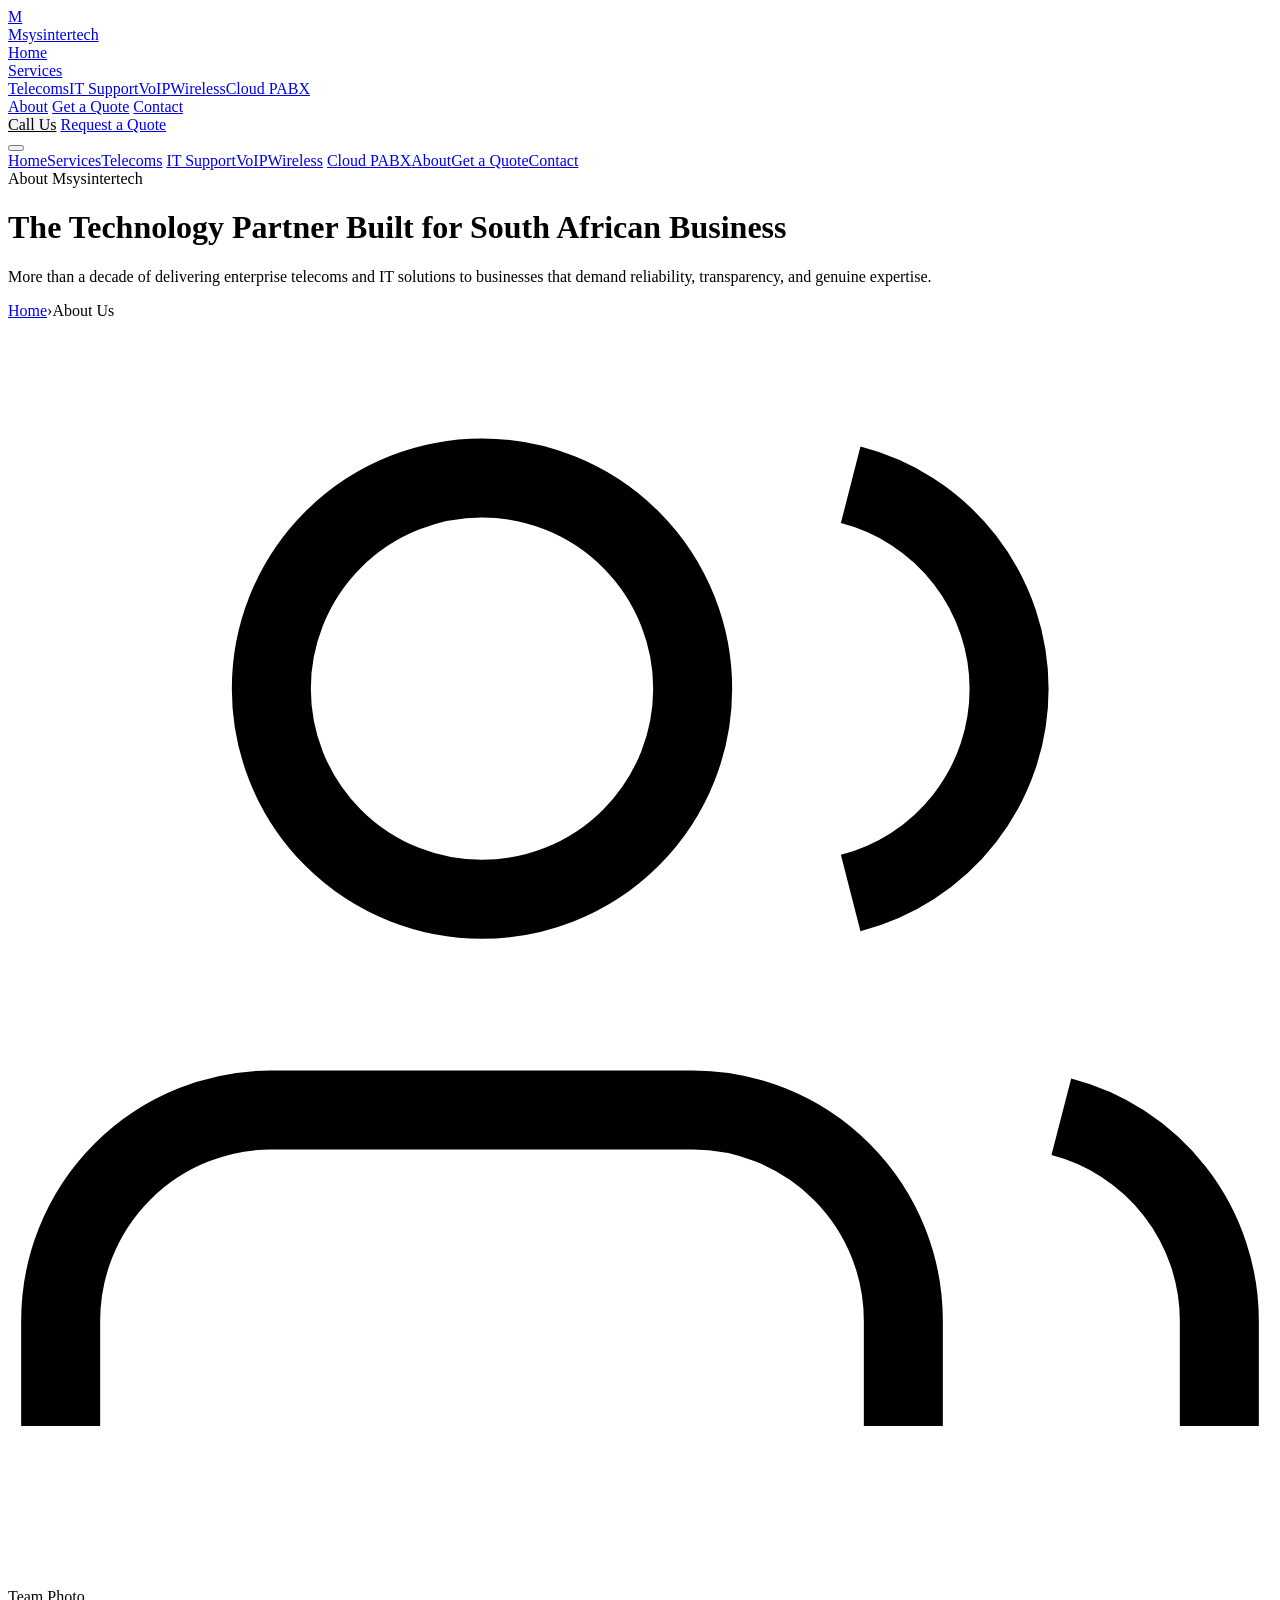
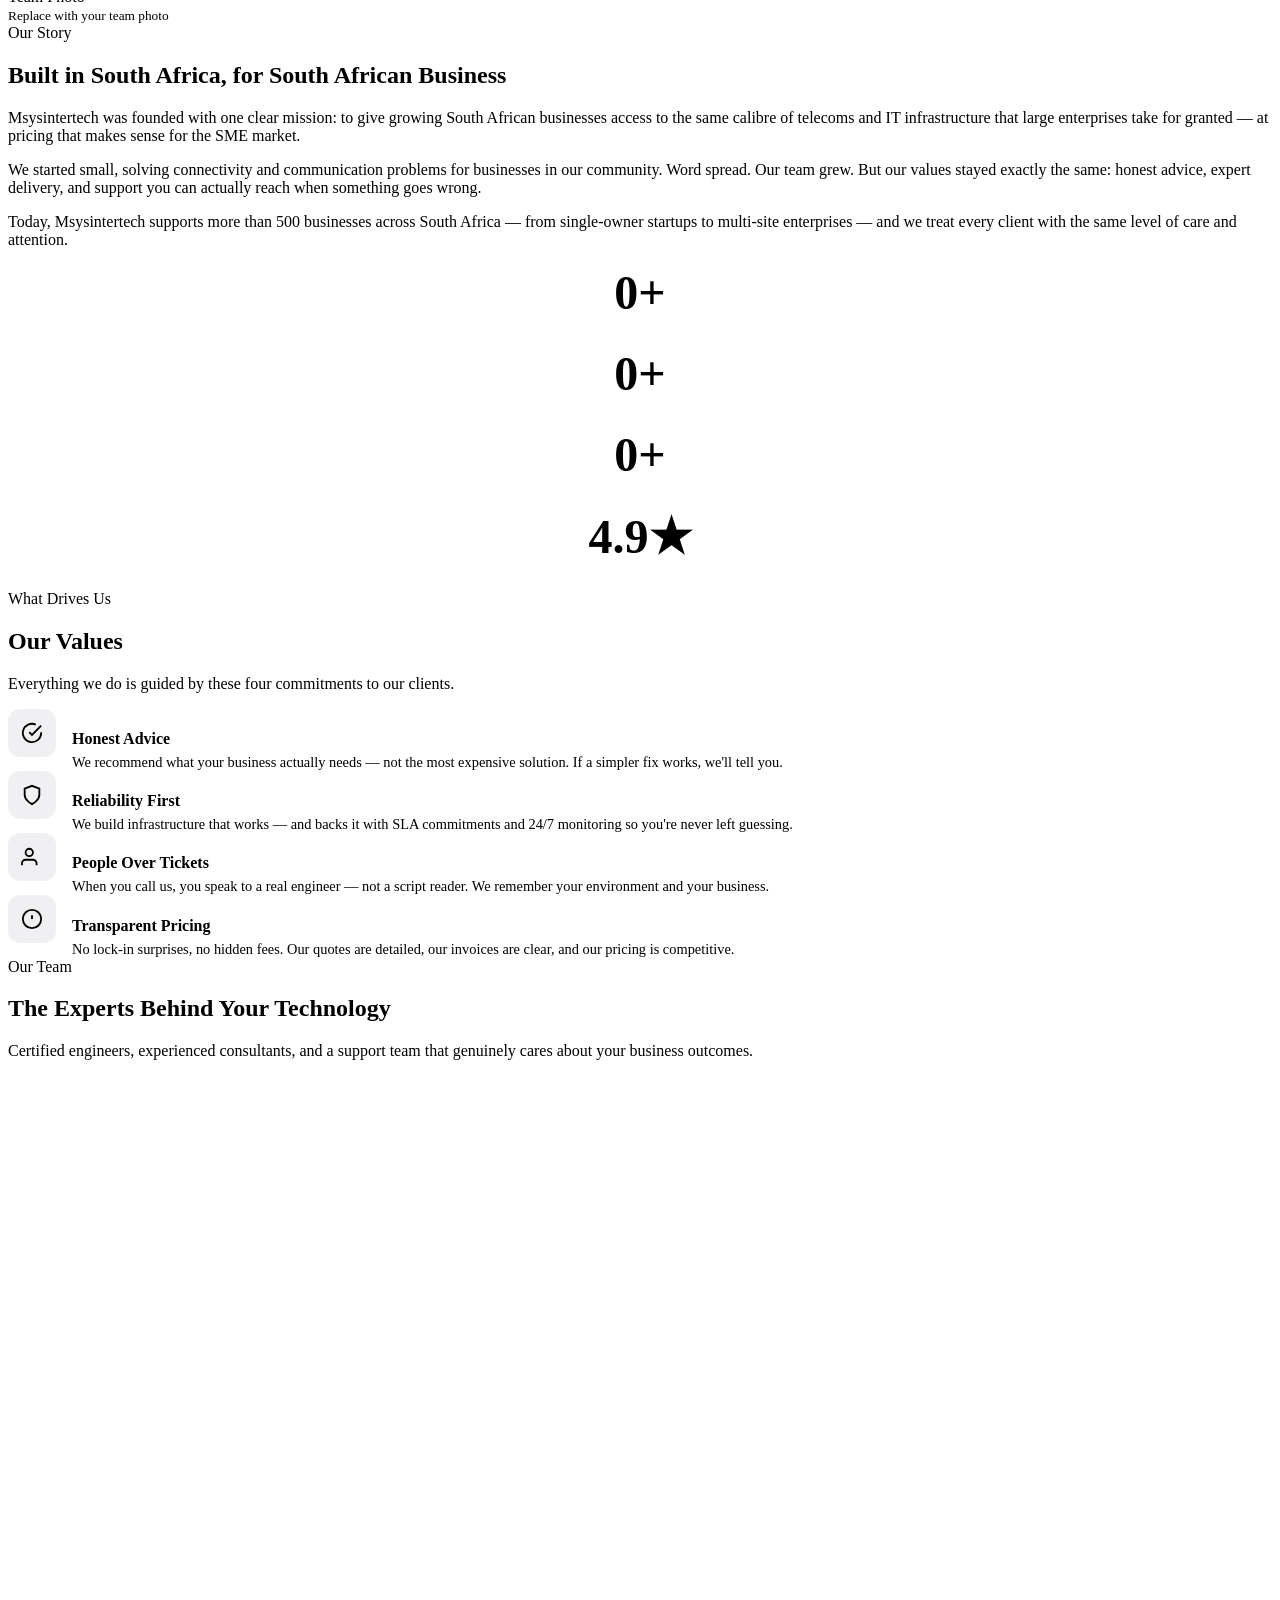
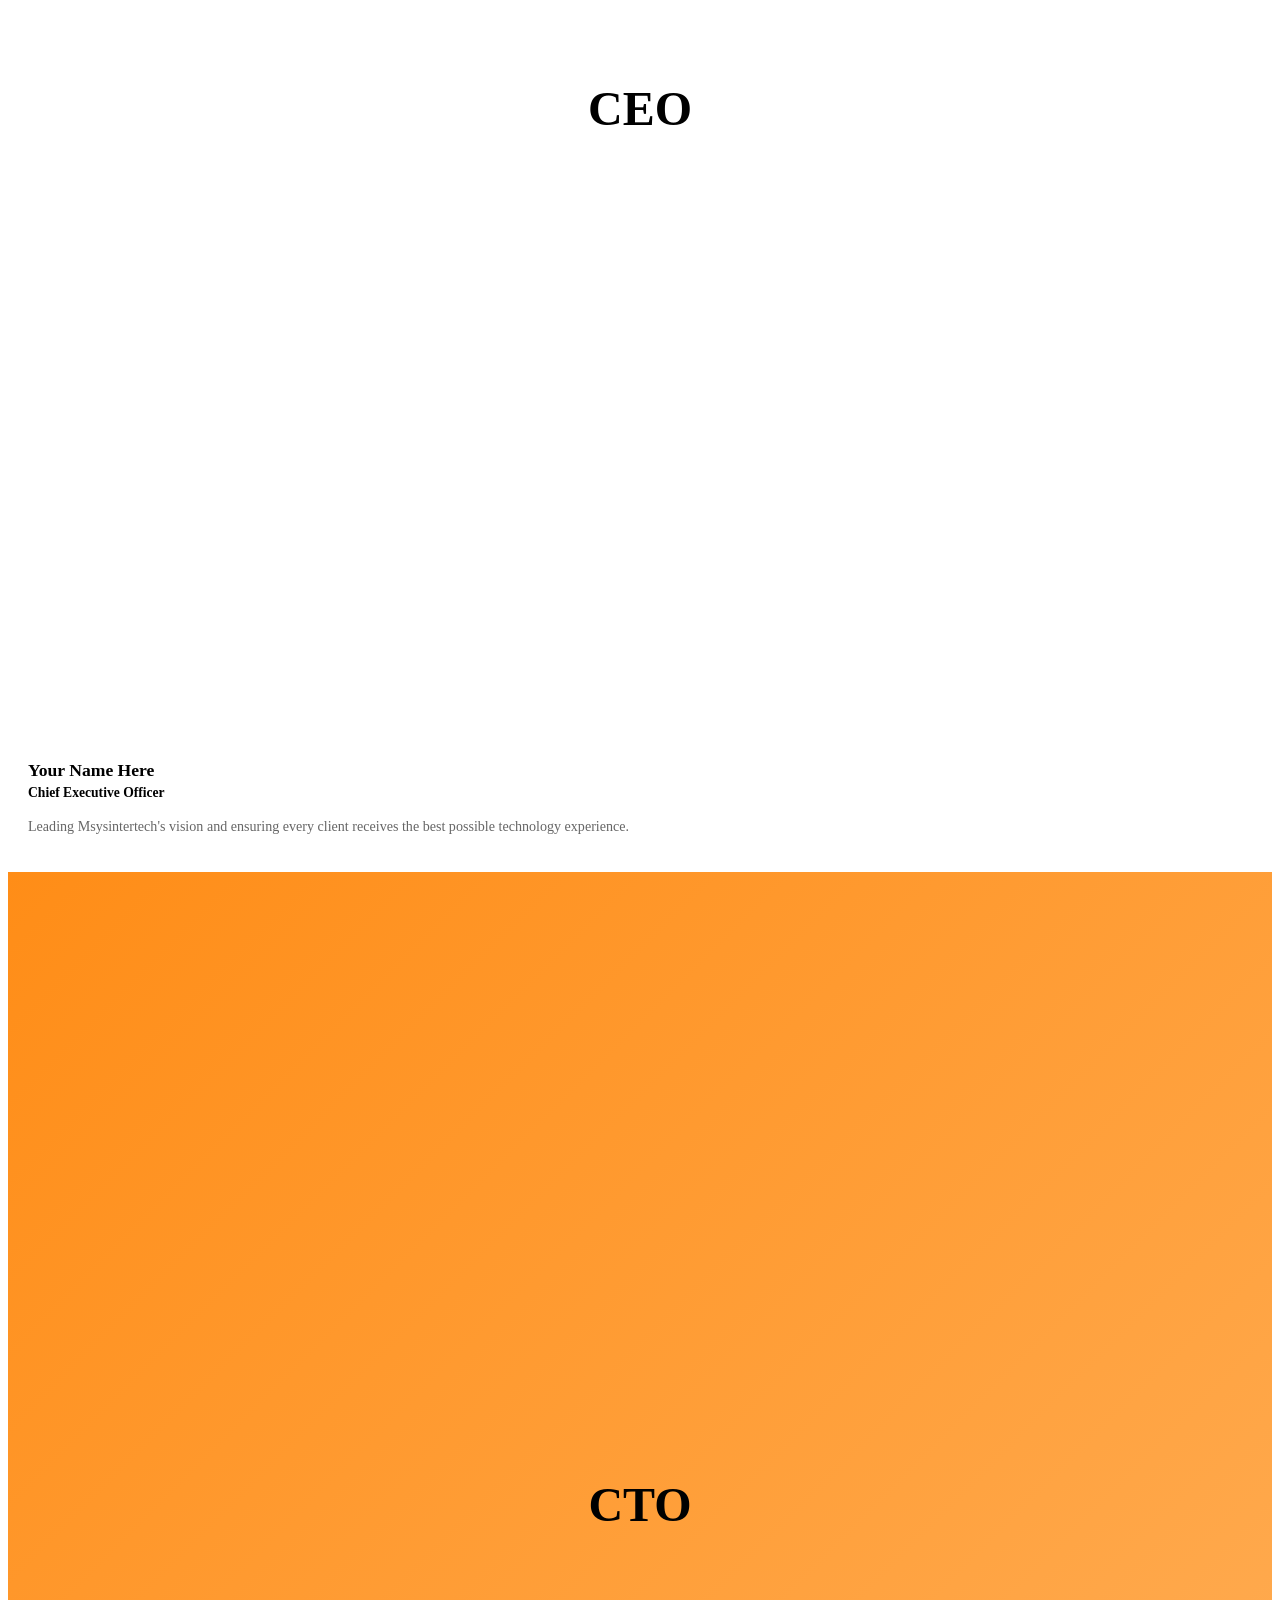
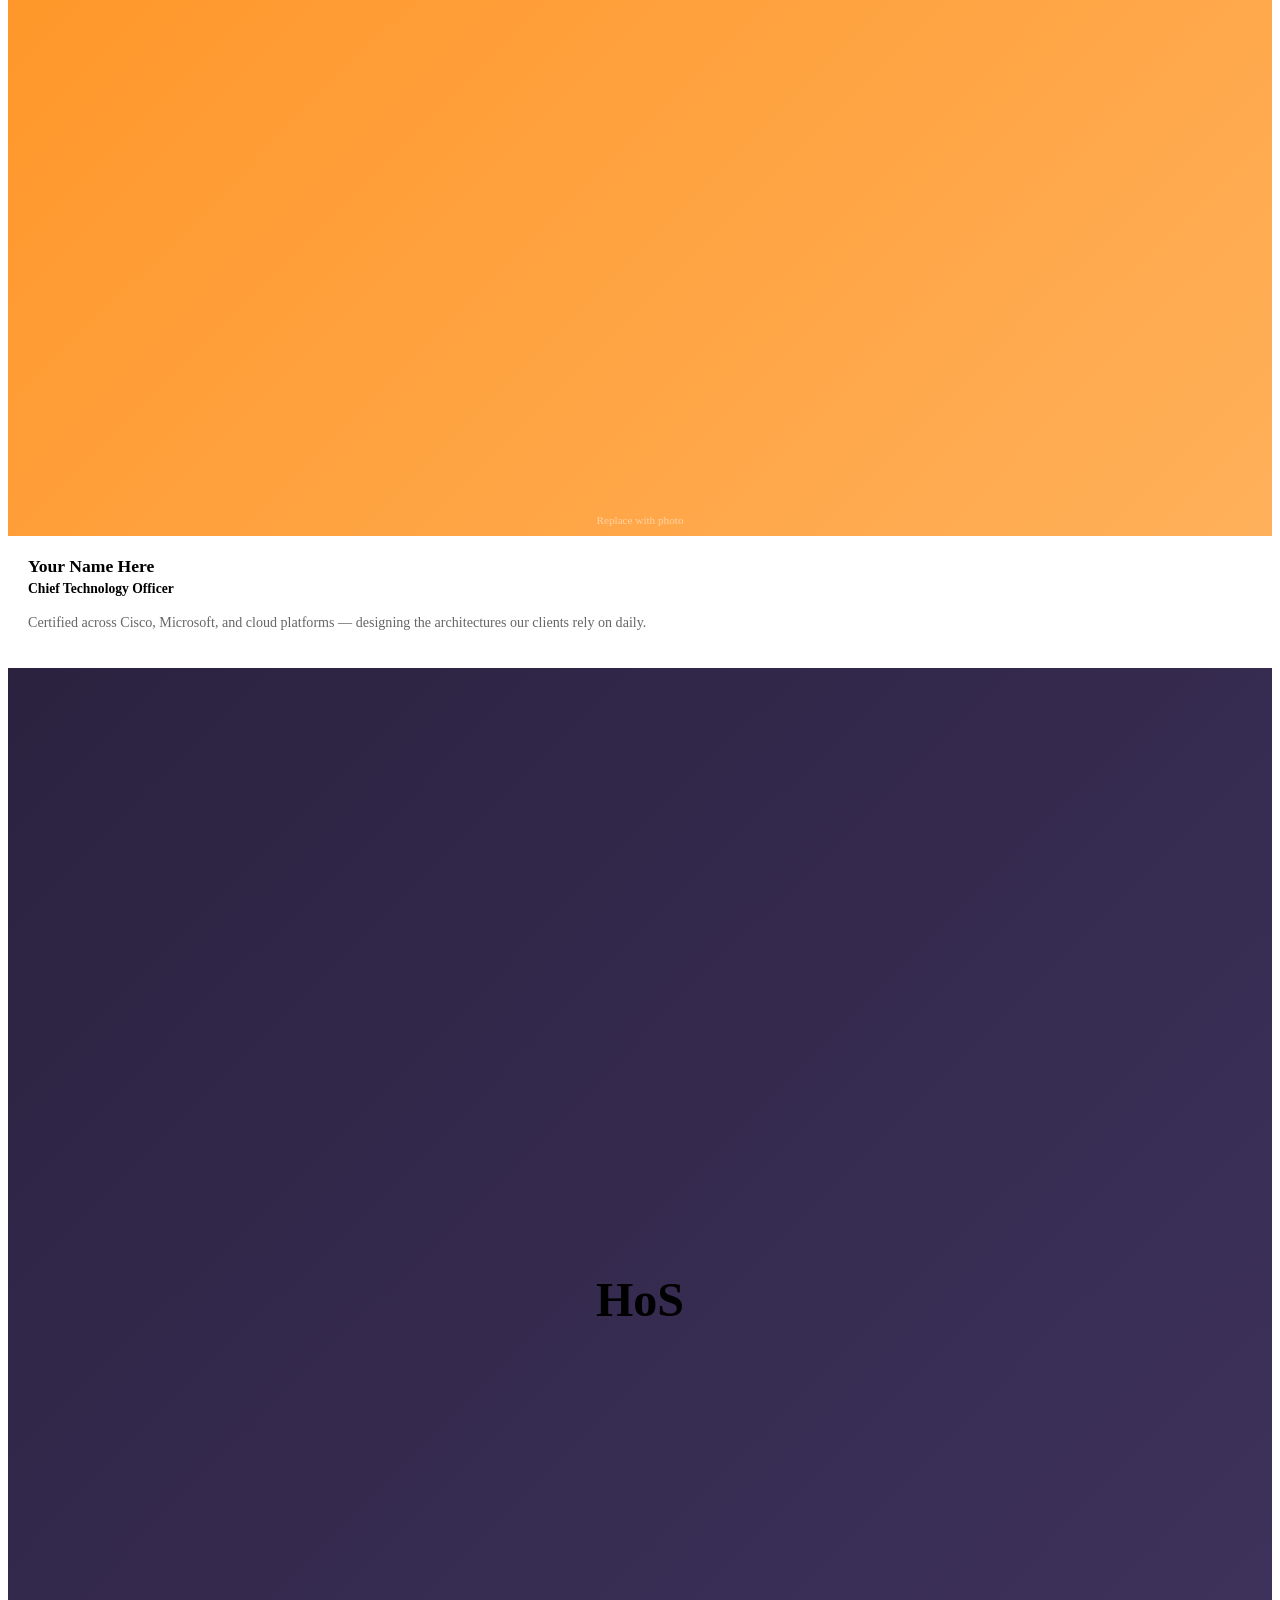
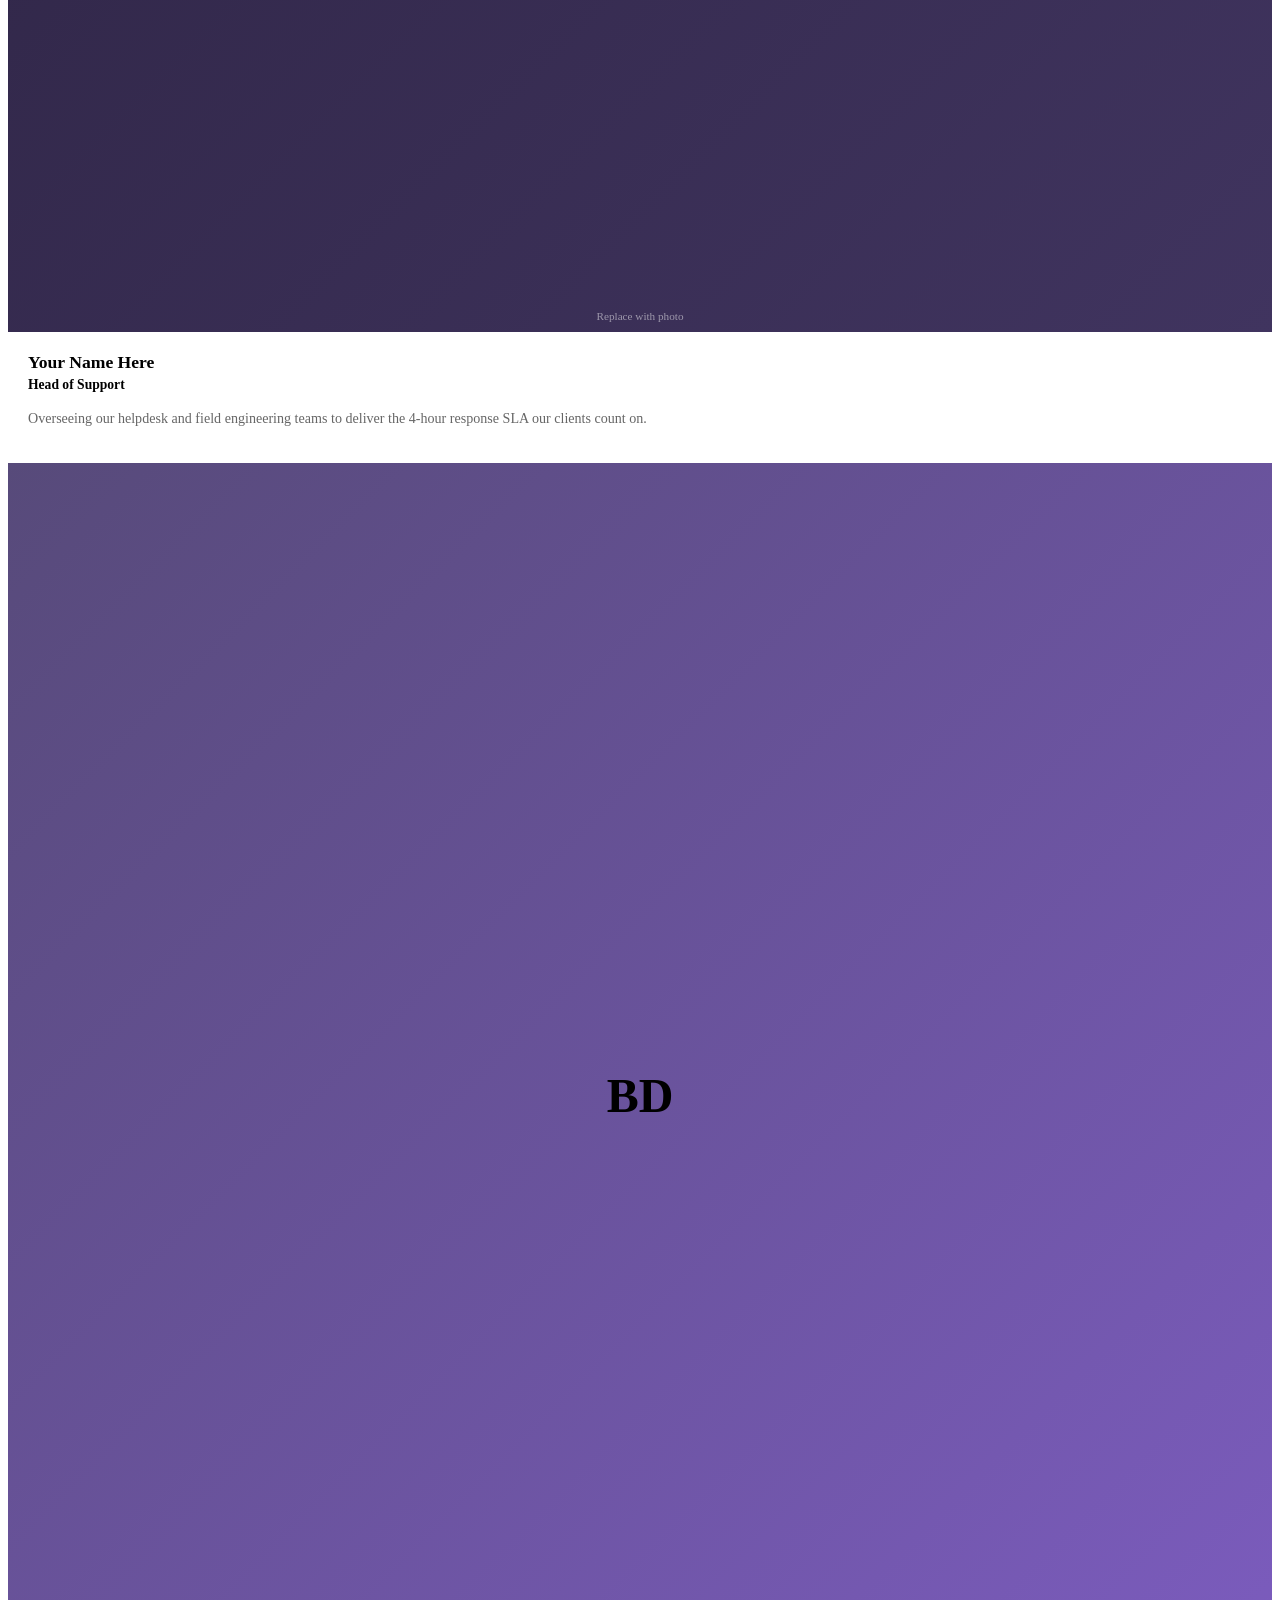
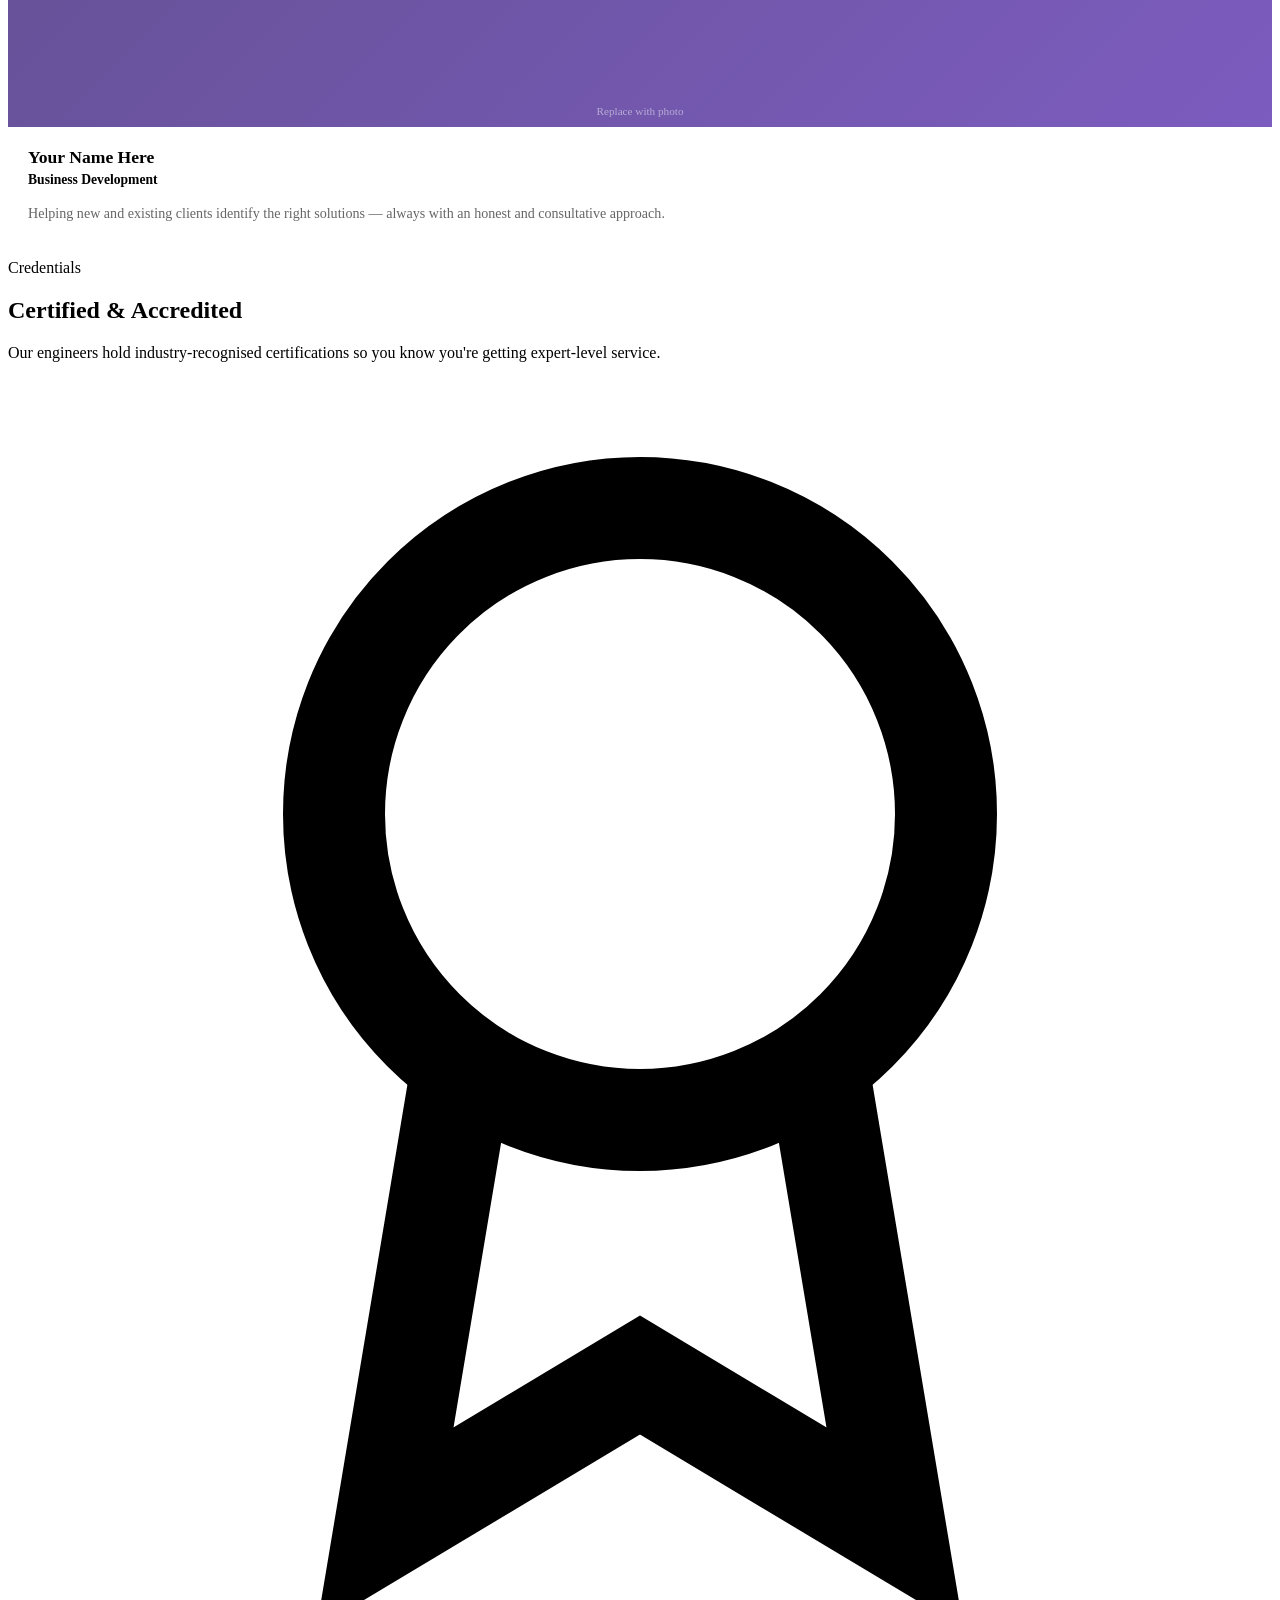
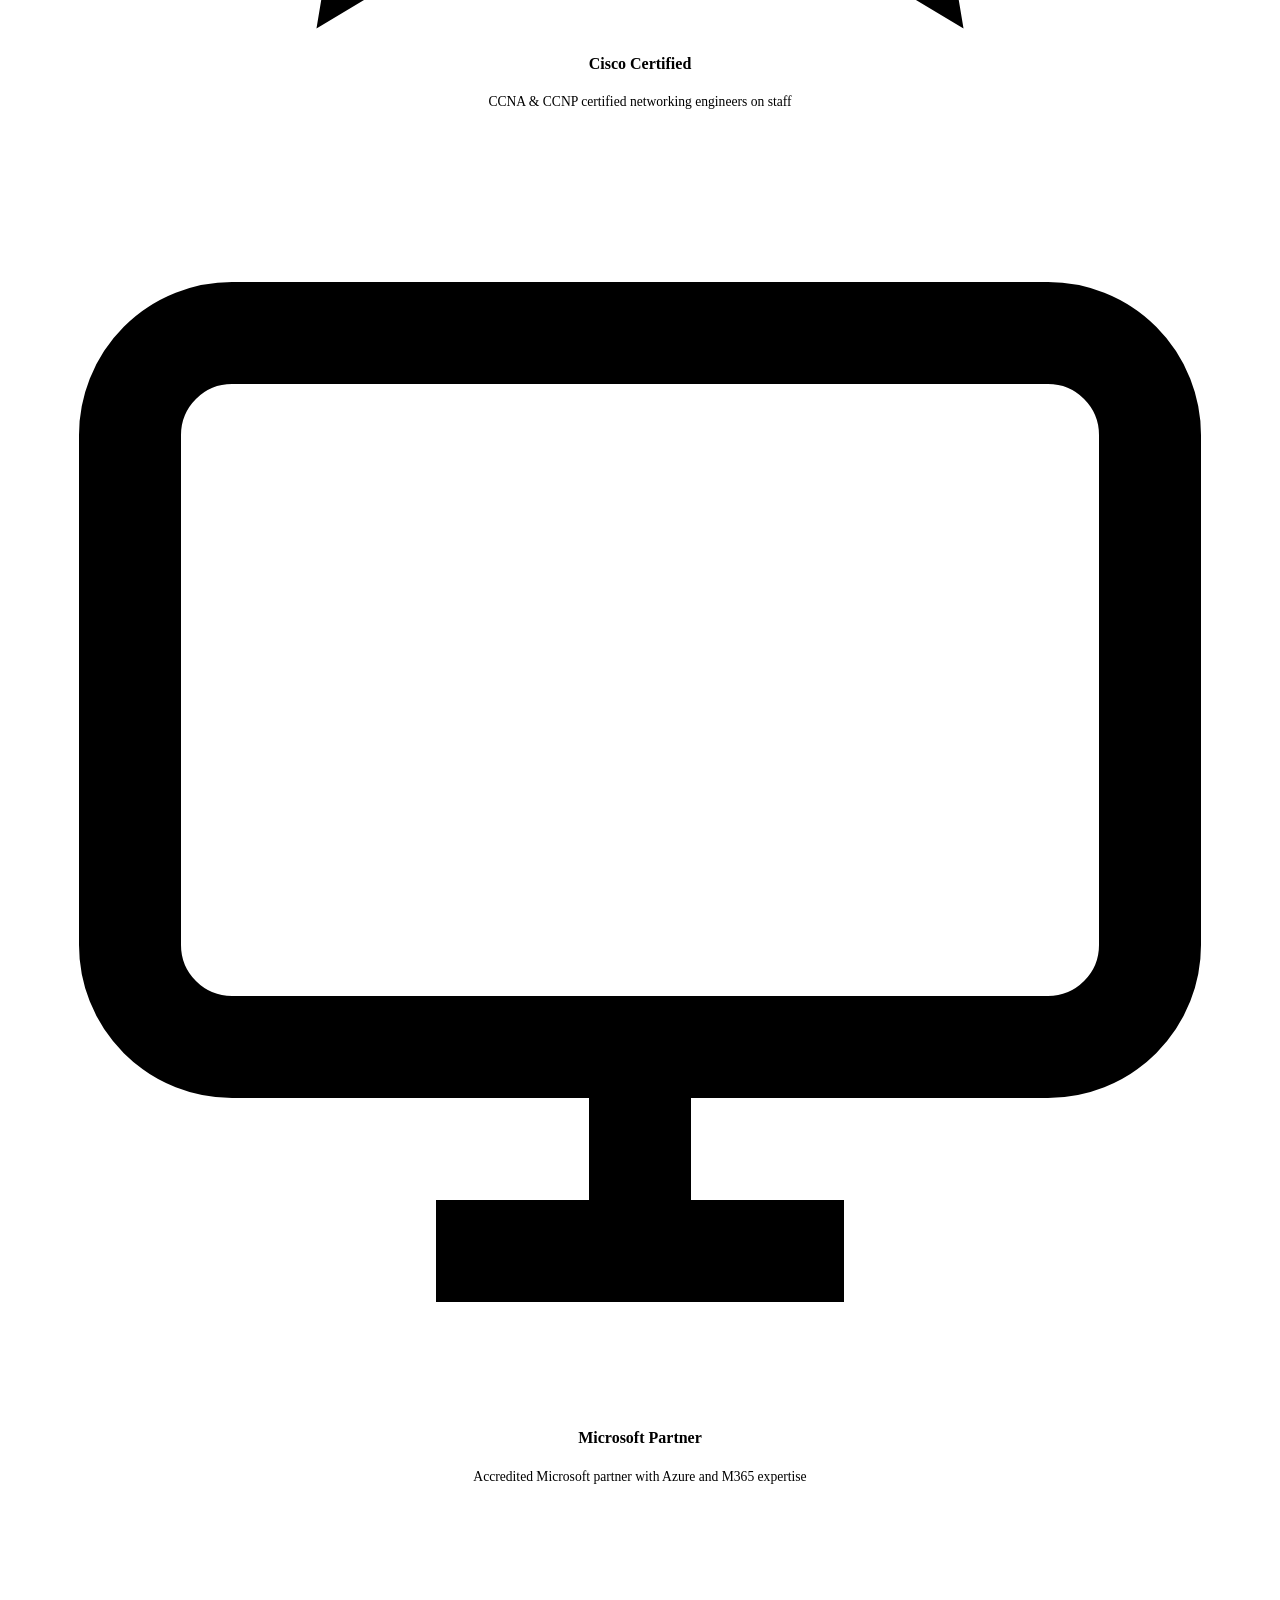
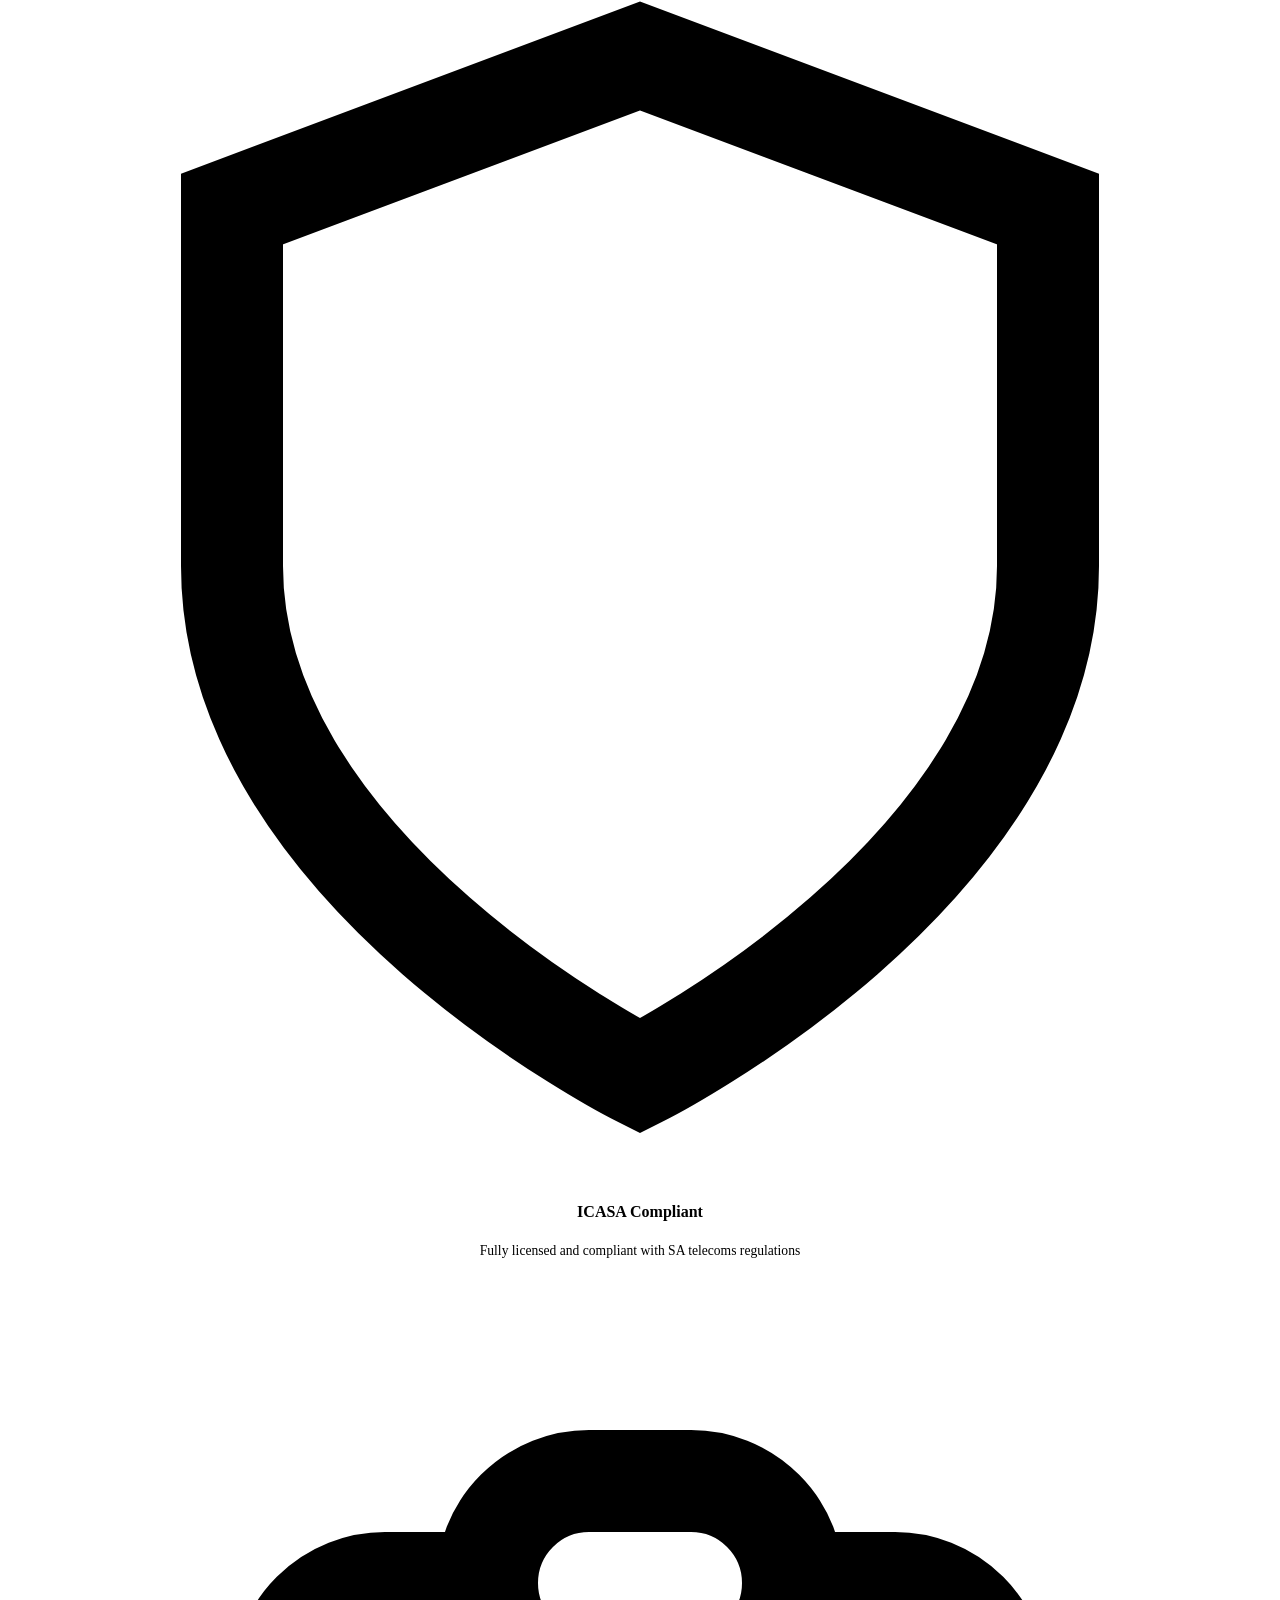
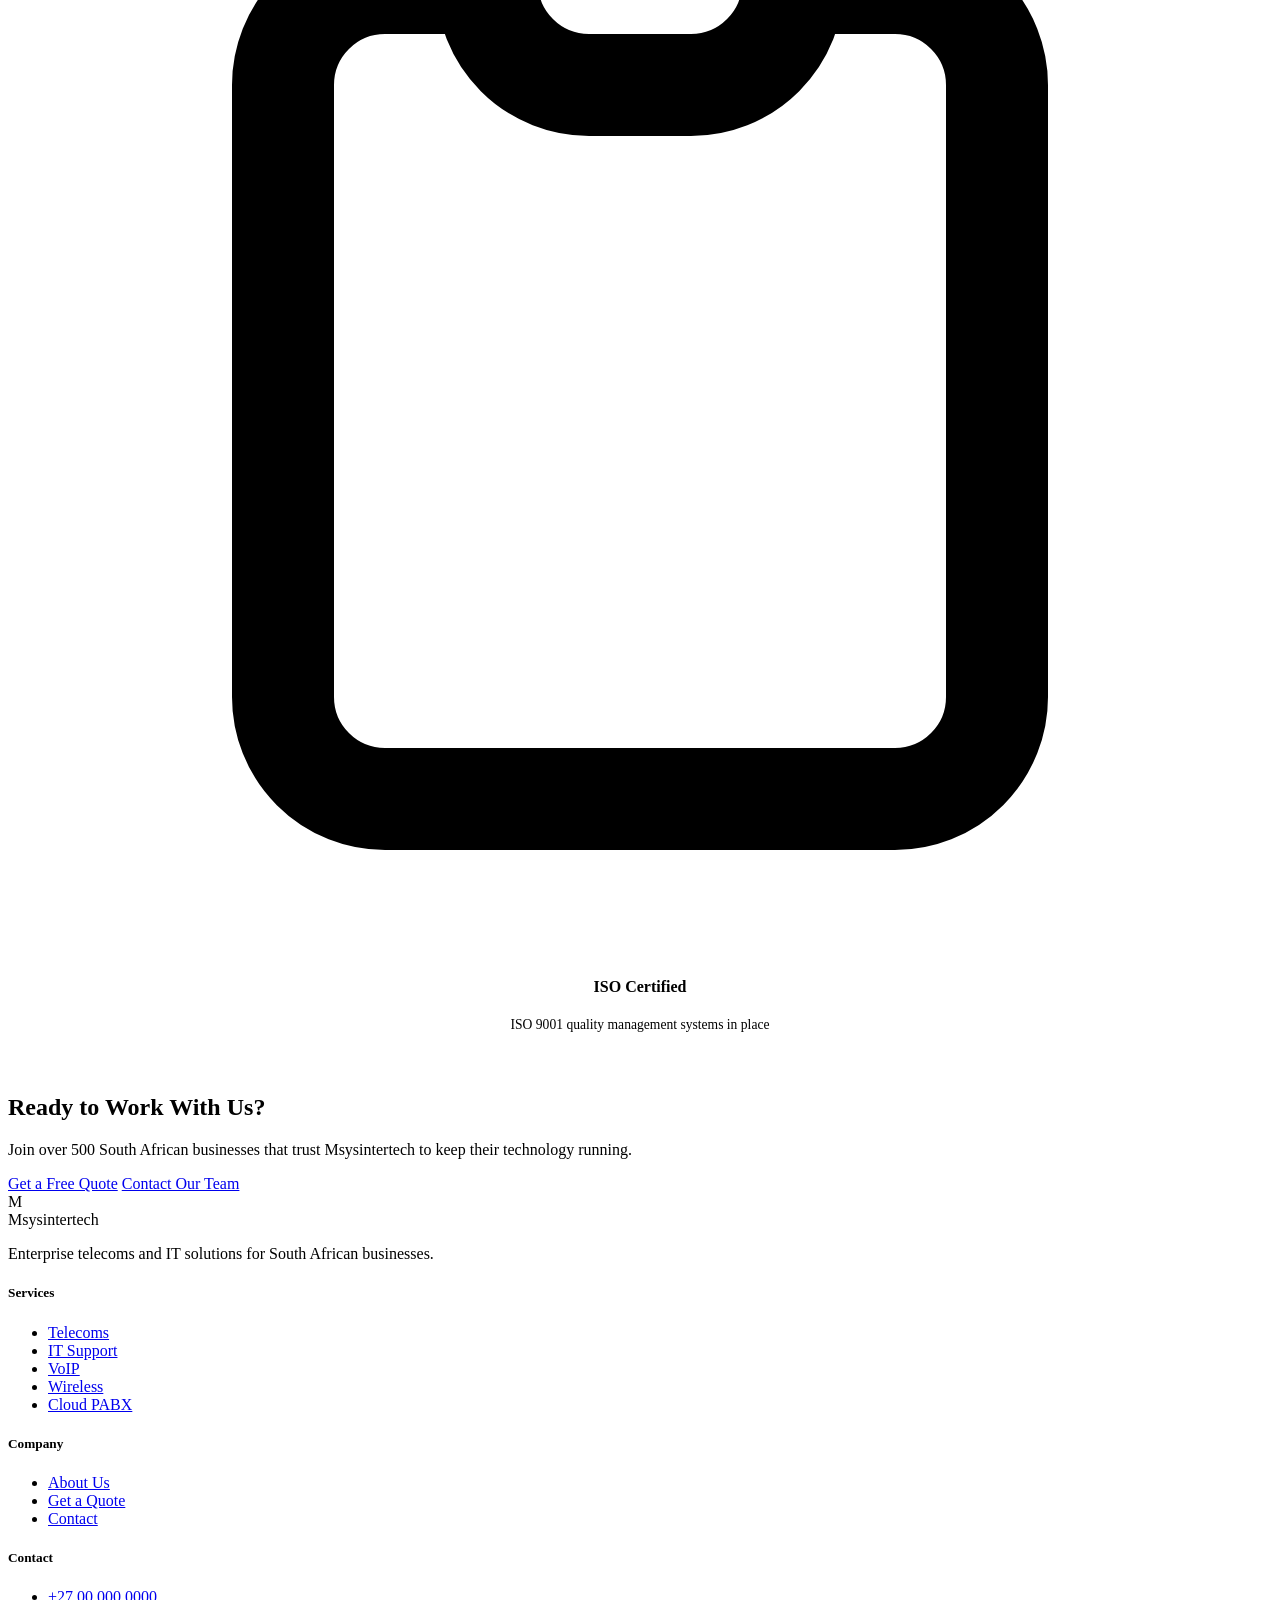
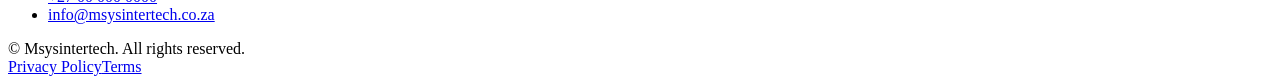
==== about.html @ 82376704 "Add files via upload" ====
<!DOCTYPE html>
<html lang="en">
<head>
  <meta charset="UTF-8" />
  <meta name="viewport" content="width=device-width, initial-scale=1.0" />
  <title>About Us — Msysintertech</title>
  <meta name="description" content="Learn about Msysintertech — South Africa's trusted telecoms and IT solutions partner for over a decade.">
  <link rel="stylesheet" href="css/style.css" />
  <style>
    .team-card {
      background: var(--white);
      border: 1px solid var(--gray-200);
      border-radius: var(--radius-lg);
      overflow: hidden;
      transition: var(--transition);
    }
    .team-card:hover { transform: translateY(-4px); box-shadow: var(--shadow-lg); }
    .team-card__avatar {
      width: 100%;
      aspect-ratio: 1;
      background: linear-gradient(135deg, var(--violet), var(--violet-light));
      display: flex;
      align-items: center;
      justify-content: center;
      font-family: var(--font-display);
      font-size: 3rem;
      font-weight: 800;
      color: var(--white);
      position: relative;
    }
    .team-card__avatar .placeholder-note {
      position: absolute;
      bottom: 10px;
      font-size: 0.7rem;
      color: rgba(255,255,255,0.5);
      font-family: var(--font-body);
      font-weight: 400;
    }
    .team-card__body { padding: 20px; }
    .team-card__name { font-family: var(--font-display); font-size: 1.1rem; font-weight: 700; color: var(--violet); }
    .team-card__role { font-size: 0.85rem; color: var(--amber); font-weight: 600; margin: 4px 0 10px; }
    .team-card p { font-size: 0.88rem; color: #666; line-height: 1.6; }
    .value-item { display: flex; gap: 16px; align-items: flex-start; }
    .value-icon { width: 48px; height: 48px; background: rgba(64,52,95,0.08); border-radius: 12px; display: flex; align-items: center; justify-content: center; color: var(--violet); flex-shrink: 0; }
    .value-icon svg { width: 22px; height: 22px; }
    .value-item h4 { color: var(--violet); margin-bottom: 6px; }
    .value-item p { font-size: 0.9rem; margin: 0; }
  </style>
</head>
<body>

<nav class="navbar">
  <div class="navbar__inner">
    <a href="index.html" class="navbar__logo"><div class="navbar__logo-img"><span>M</span></div>Msysintertech</a>
    <div class="navbar__nav">
      <a href="index.html">Home</a>
      <div class="has-dropdown"><a href="services.html">Services</a>
        <div class="dropdown"><a href="telecoms.html">Telecoms</a><a href="it-support.html">IT Support</a><a href="voip.html">VoIP</a><a href="wireless.html">Wireless</a><a href="cloud-pabx.html">Cloud PABX</a></div>
      </div>
      <a href="about.html" class="active">About</a>
      <a href="quote.html">Get a Quote</a>
      <a href="contact.html">Contact</a>
    </div>
    <div class="navbar__cta">
      <a href="tel:+27000000000" class="btn btn--outline" style="background:rgba(64,52,95,0.06);color:var(--violet);border-color:var(--gray-200);">Call Us</a>
      <a href="quote.html" class="btn btn--primary">Request a Quote</a>
    </div>
    <button class="hamburger" aria-label="Toggle menu"><span></span><span></span><span></span></button>
  </div>
</nav>
<div class="mobile-nav">
  <a href="index.html">Home</a><a href="services.html">Services</a><a href="telecoms.html">Telecoms</a>
  <a href="it-support.html">IT Support</a><a href="voip.html">VoIP</a><a href="wireless.html">Wireless</a>
  <a href="cloud-pabx.html">Cloud PABX</a><a href="about.html">About</a><a href="quote.html">Get a Quote</a><a href="contact.html">Contact</a>
</div>

<div class="page-hero">
  <div class="page-hero__inner">
    <div class="eyebrow">About Msysintertech</div>
    <h1>The Technology Partner Built for South African Business</h1>
    <p>More than a decade of delivering enterprise telecoms and IT solutions to businesses that demand reliability, transparency, and genuine expertise.</p>
  </div>
</div>

<div class="breadcrumb"><div class="breadcrumb__inner"><a href="index.html">Home</a><span>›</span><span>About Us</span></div></div>

<!-- STORY -->
<section class="section">
  <div class="container">
    <div class="grid-2 fade-up">
      <div class="feature-visual">
        <div class="feature-visual__placeholder">
          <svg viewBox="0 0 24 24" fill="none" stroke="currentColor" stroke-width="1.5"><path d="M17 21v-2a4 4 0 00-4-4H5a4 4 0 00-4 4v2"/><circle cx="9" cy="7" r="4"/><path d="M23 21v-2a4 4 0 00-3-3.87"/><path d="M16 3.13a4 4 0 010 7.75"/></svg>
          Team Photo<br/><small>Replace with your team photo</small>
        </div>
      </div>
      <div class="feature-content">
        <div class="eyebrow">Our Story</div>
        <h2>Built in South Africa, for South African Business</h2>
        <p>Msysintertech was founded with one clear mission: to give growing South African businesses access to the same calibre of telecoms and IT infrastructure that large enterprises take for granted — at pricing that makes sense for the SME market.</p>
        <p style="margin-top:16px;">We started small, solving connectivity and communication problems for businesses in our community. Word spread. Our team grew. But our values stayed exactly the same: honest advice, expert delivery, and support you can actually reach when something goes wrong.</p>
        <p style="margin-top:16px;">Today, Msysintertech supports more than 500 businesses across South Africa — from single-owner startups to multi-site enterprises — and we treat every client with the same level of care and attention.</p>
      </div>
    </div>
  </div>
</section>

<!-- STATS -->
<section class="section section--dark">
  <div class="container">
    <div class="grid-4 fade-up" style="text-align:center;">
      <div>
        <div style="font-family:var(--font-display);font-size:3rem;font-weight:800;color:var(--amber);" data-count="10" data-suffix="+">0+</div>
        <div style="color:rgba(255,255,255,0.7);margin-top:8px;">Years in Business</div>
      </div>
      <div>
        <div style="font-family:var(--font-display);font-size:3rem;font-weight:800;color:var(--amber);" data-count="500" data-suffix="+">0+</div>
        <div style="color:rgba(255,255,255,0.7);margin-top:8px;">Clients Served</div>
      </div>
      <div>
        <div style="font-family:var(--font-display);font-size:3rem;font-weight:800;color:var(--amber);" data-count="20" data-suffix="+">0+</div>
        <div style="color:rgba(255,255,255,0.7);margin-top:8px;">Certified Engineers</div>
      </div>
      <div>
        <div style="font-family:var(--font-display);font-size:3rem;font-weight:800;color:var(--amber);">4.9★</div>
        <div style="color:rgba(255,255,255,0.7);margin-top:8px;">Average Client Rating</div>
      </div>
    </div>
  </div>
</section>

<!-- VALUES -->
<section class="section section--gray">
  <div class="container">
    <div class="section-header fade-up">
      <div class="eyebrow">What Drives Us</div>
      <h2>Our Values</h2>
      <p>Everything we do is guided by these four commitments to our clients.</p>
    </div>
    <div class="grid-2 fade-up" style="gap:32px;">
      <div class="value-item">
        <div class="value-icon"><svg viewBox="0 0 24 24" fill="none" stroke="currentColor" stroke-width="2"><path d="M22 11.08V12a10 10 0 11-5.93-9.14"/><polyline points="22 4 12 14.01 9 11.01"/></svg></div>
        <div>
          <h4>Honest Advice</h4>
          <p>We recommend what your business actually needs — not the most expensive solution. If a simpler fix works, we'll tell you.</p>
        </div>
      </div>
      <div class="value-item">
        <div class="value-icon"><svg viewBox="0 0 24 24" fill="none" stroke="currentColor" stroke-width="2"><path d="M12 22s8-4 8-10V5l-8-3-8 3v7c0 6 8 10 8 10z"/></svg></div>
        <div>
          <h4>Reliability First</h4>
          <p>We build infrastructure that works — and backs it with SLA commitments and 24/7 monitoring so you're never left guessing.</p>
        </div>
      </div>
      <div class="value-item">
        <div class="value-icon"><svg viewBox="0 0 24 24" fill="none" stroke="currentColor" stroke-width="2"><path d="M17 21v-2a4 4 0 00-4-4H5a4 4 0 00-4 4v2"/><circle cx="9" cy="7" r="4"/></svg></div>
        <div>
          <h4>People Over Tickets</h4>
          <p>When you call us, you speak to a real engineer — not a script reader. We remember your environment and your business.</p>
        </div>
      </div>
      <div class="value-item">
        <div class="value-icon"><svg viewBox="0 0 24 24" fill="none" stroke="currentColor" stroke-width="2"><circle cx="12" cy="12" r="10"/><line x1="12" y1="8" x2="12" y2="12"/><line x1="12" y1="16" x2="12.01" y2="16"/></svg></div>
        <div>
          <h4>Transparent Pricing</h4>
          <p>No lock-in surprises, no hidden fees. Our quotes are detailed, our invoices are clear, and our pricing is competitive.</p>
        </div>
      </div>
    </div>
  </div>
</section>

<!-- TEAM -->
<section class="section">
  <div class="container">
    <div class="section-header fade-up">
      <div class="eyebrow">Our Team</div>
      <h2>The Experts Behind Your Technology</h2>
      <p>Certified engineers, experienced consultants, and a support team that genuinely cares about your business outcomes.</p>
    </div>
    <div class="grid-4 fade-up">
      <div class="team-card">
        <div class="team-card__avatar">
          CEO
          <span class="placeholder-note">Replace with photo</span>
        </div>
        <div class="team-card__body">
          <div class="team-card__name">Your Name Here</div>
          <div class="team-card__role">Chief Executive Officer</div>
          <p>Leading Msysintertech's vision and ensuring every client receives the best possible technology experience.</p>
        </div>
      </div>
      <div class="team-card">
        <div class="team-card__avatar" style="background:linear-gradient(135deg, #ff8d17, #ffb05a);">
          CTO
          <span class="placeholder-note">Replace with photo</span>
        </div>
        <div class="team-card__body">
          <div class="team-card__name">Your Name Here</div>
          <div class="team-card__role">Chief Technology Officer</div>
          <p>Certified across Cisco, Microsoft, and cloud platforms — designing the architectures our clients rely on daily.</p>
        </div>
      </div>
      <div class="team-card">
        <div class="team-card__avatar" style="background:linear-gradient(135deg, #2b2240, #40345f);">
          HoS
          <span class="placeholder-note">Replace with photo</span>
        </div>
        <div class="team-card__body">
          <div class="team-card__name">Your Name Here</div>
          <div class="team-card__role">Head of Support</div>
          <p>Overseeing our helpdesk and field engineering teams to deliver the 4-hour response SLA our clients count on.</p>
        </div>
      </div>
      <div class="team-card">
        <div class="team-card__avatar" style="background:linear-gradient(135deg, #574a7a, #7c5cbf);">
          BD
          <span class="placeholder-note">Replace with photo</span>
        </div>
        <div class="team-card__body">
          <div class="team-card__name">Your Name Here</div>
          <div class="team-card__role">Business Development</div>
          <p>Helping new and existing clients identify the right solutions — always with an honest and consultative approach.</p>
        </div>
      </div>
    </div>
  </div>
</section>

<!-- CERTIFICATIONS -->
<section class="section section--gray">
  <div class="container">
    <div class="section-header fade-up">
      <div class="eyebrow">Credentials</div>
      <h2>Certified & Accredited</h2>
      <p>Our engineers hold industry-recognised certifications so you know you're getting expert-level service.</p>
    </div>
    <div class="grid-4 fade-up">
      <div class="service-card" style="text-align:center;padding:28px 20px;">
        <div class="service-card__icon" style="margin:0 auto 14px;">
          <svg viewBox="0 0 24 24" fill="none" stroke="currentColor" stroke-width="2"><circle cx="12" cy="8" r="6"/><path d="M15.477 12.89L17 22l-5-3-5 3 1.523-9.11"/></svg>
        </div>
        <h4>Cisco Certified</h4>
        <p style="font-size:0.85rem;">CCNA & CCNP certified networking engineers on staff</p>
      </div>
      <div class="service-card" style="text-align:center;padding:28px 20px;">
        <div class="service-card__icon" style="margin:0 auto 14px;">
          <svg viewBox="0 0 24 24" fill="none" stroke="currentColor" stroke-width="2"><rect x="2" y="3" width="20" height="14" rx="2"/><line x1="8" y1="21" x2="16" y2="21"/><line x1="12" y1="17" x2="12" y2="21"/></svg>
        </div>
        <h4>Microsoft Partner</h4>
        <p style="font-size:0.85rem;">Accredited Microsoft partner with Azure and M365 expertise</p>
      </div>
      <div class="service-card" style="text-align:center;padding:28px 20px;">
        <div class="service-card__icon" style="margin:0 auto 14px;">
          <svg viewBox="0 0 24 24" fill="none" stroke="currentColor" stroke-width="2"><path d="M12 22s8-4 8-10V5l-8-3-8 3v7c0 6 8 10 8 10z"/></svg>
        </div>
        <h4>ICASA Compliant</h4>
        <p style="font-size:0.85rem;">Fully licensed and compliant with SA telecoms regulations</p>
      </div>
      <div class="service-card" style="text-align:center;padding:28px 20px;">
        <div class="service-card__icon" style="margin:0 auto 14px;">
          <svg viewBox="0 0 24 24" fill="none" stroke="currentColor" stroke-width="2"><path d="M9 5H7a2 2 0 00-2 2v12a2 2 0 002 2h10a2 2 0 002-2V7a2 2 0 00-2-2h-2M9 5a2 2 0 002 2h2a2 2 0 002-2M9 5a2 2 0 012-2h2a2 2 0 012 2"/></svg>
        </div>
        <h4>ISO Certified</h4>
        <p style="font-size:0.85rem;">ISO 9001 quality management systems in place</p>
      </div>
    </div>
  </div>
</section>

<!-- CTA -->
<section class="section">
  <div class="container">
    <div class="cta-banner fade-up">
      <div>
        <h2>Ready to Work With Us?</h2>
        <p>Join over 500 South African businesses that trust Msysintertech to keep their technology running.</p>
      </div>
      <div class="cta-banner__actions">
        <a href="quote.html" class="btn btn--primary">Get a Free Quote</a>
        <a href="contact.html" class="btn btn--outline">Contact Our Team</a>
      </div>
    </div>
  </div>
</section>

<footer class="footer">
  <div class="container">
    <div class="footer__grid">
      <div class="footer__brand"><div class="navbar__logo" style="color:var(--white);"><div class="navbar__logo-img"><span>M</span></div>Msysintertech</div><p>Enterprise telecoms and IT solutions for South African businesses.</p></div>
      <div class="footer__col"><h5>Services</h5><ul><li><a href="telecoms.html">Telecoms</a></li><li><a href="it-support.html">IT Support</a></li><li><a href="voip.html">VoIP</a></li><li><a href="wireless.html">Wireless</a></li><li><a href="cloud-pabx.html">Cloud PABX</a></li></ul></div>
      <div class="footer__col"><h5>Company</h5><ul><li><a href="about.html">About Us</a></li><li><a href="quote.html">Get a Quote</a></li><li><a href="contact.html">Contact</a></li></ul></div>
      <div class="footer__col"><h5>Contact</h5><ul><li><a href="tel:+27000000000">+27 00 000 0000</a></li><li><a href="mailto:info@msysintertech.co.za">info@msysintertech.co.za</a></li></ul></div>
    </div>
    <div class="footer__bottom">
      <span>© <span id="currentYear"></span> Msysintertech. All rights reserved.</span>
      <div class="footer__bottom-links"><a href="#">Privacy Policy</a><a href="#">Terms</a></div>
    </div>
  </div>
</footer>
<script src="js/main.js"></script>
</body>
</html>
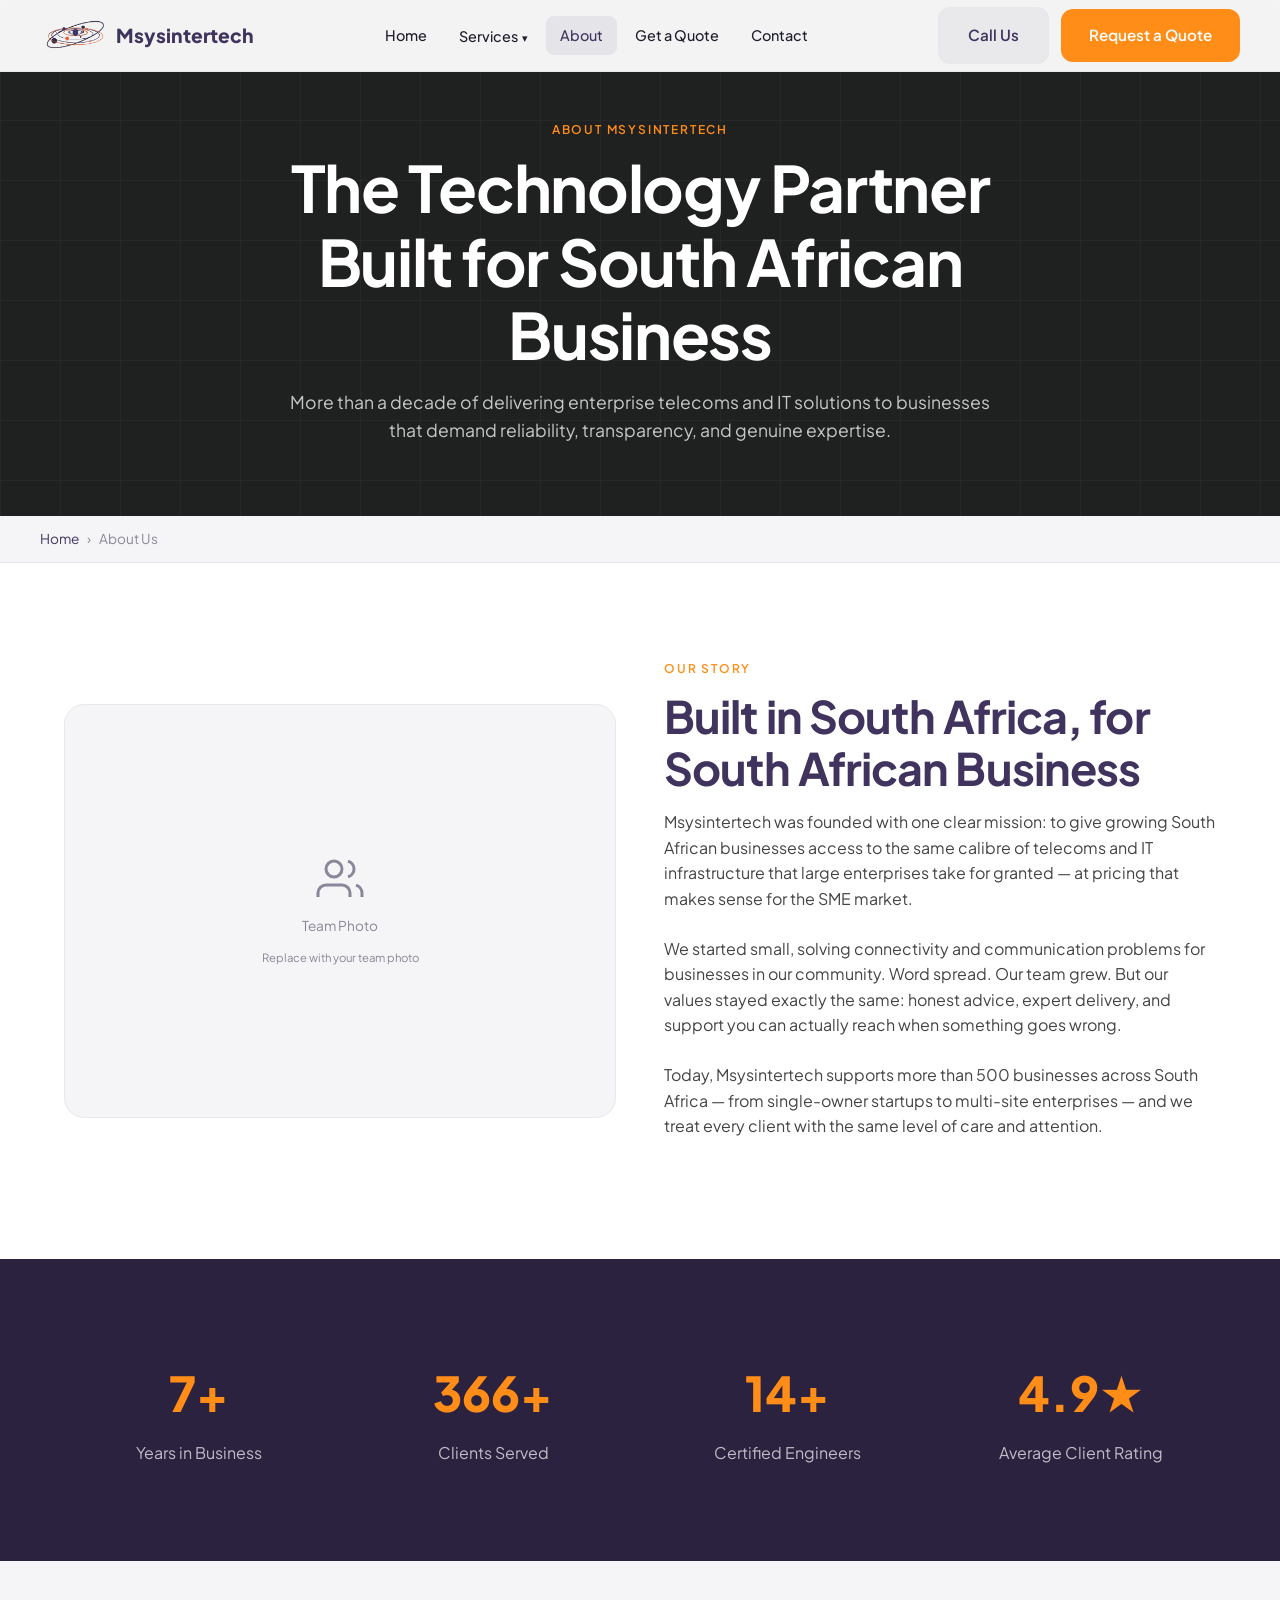
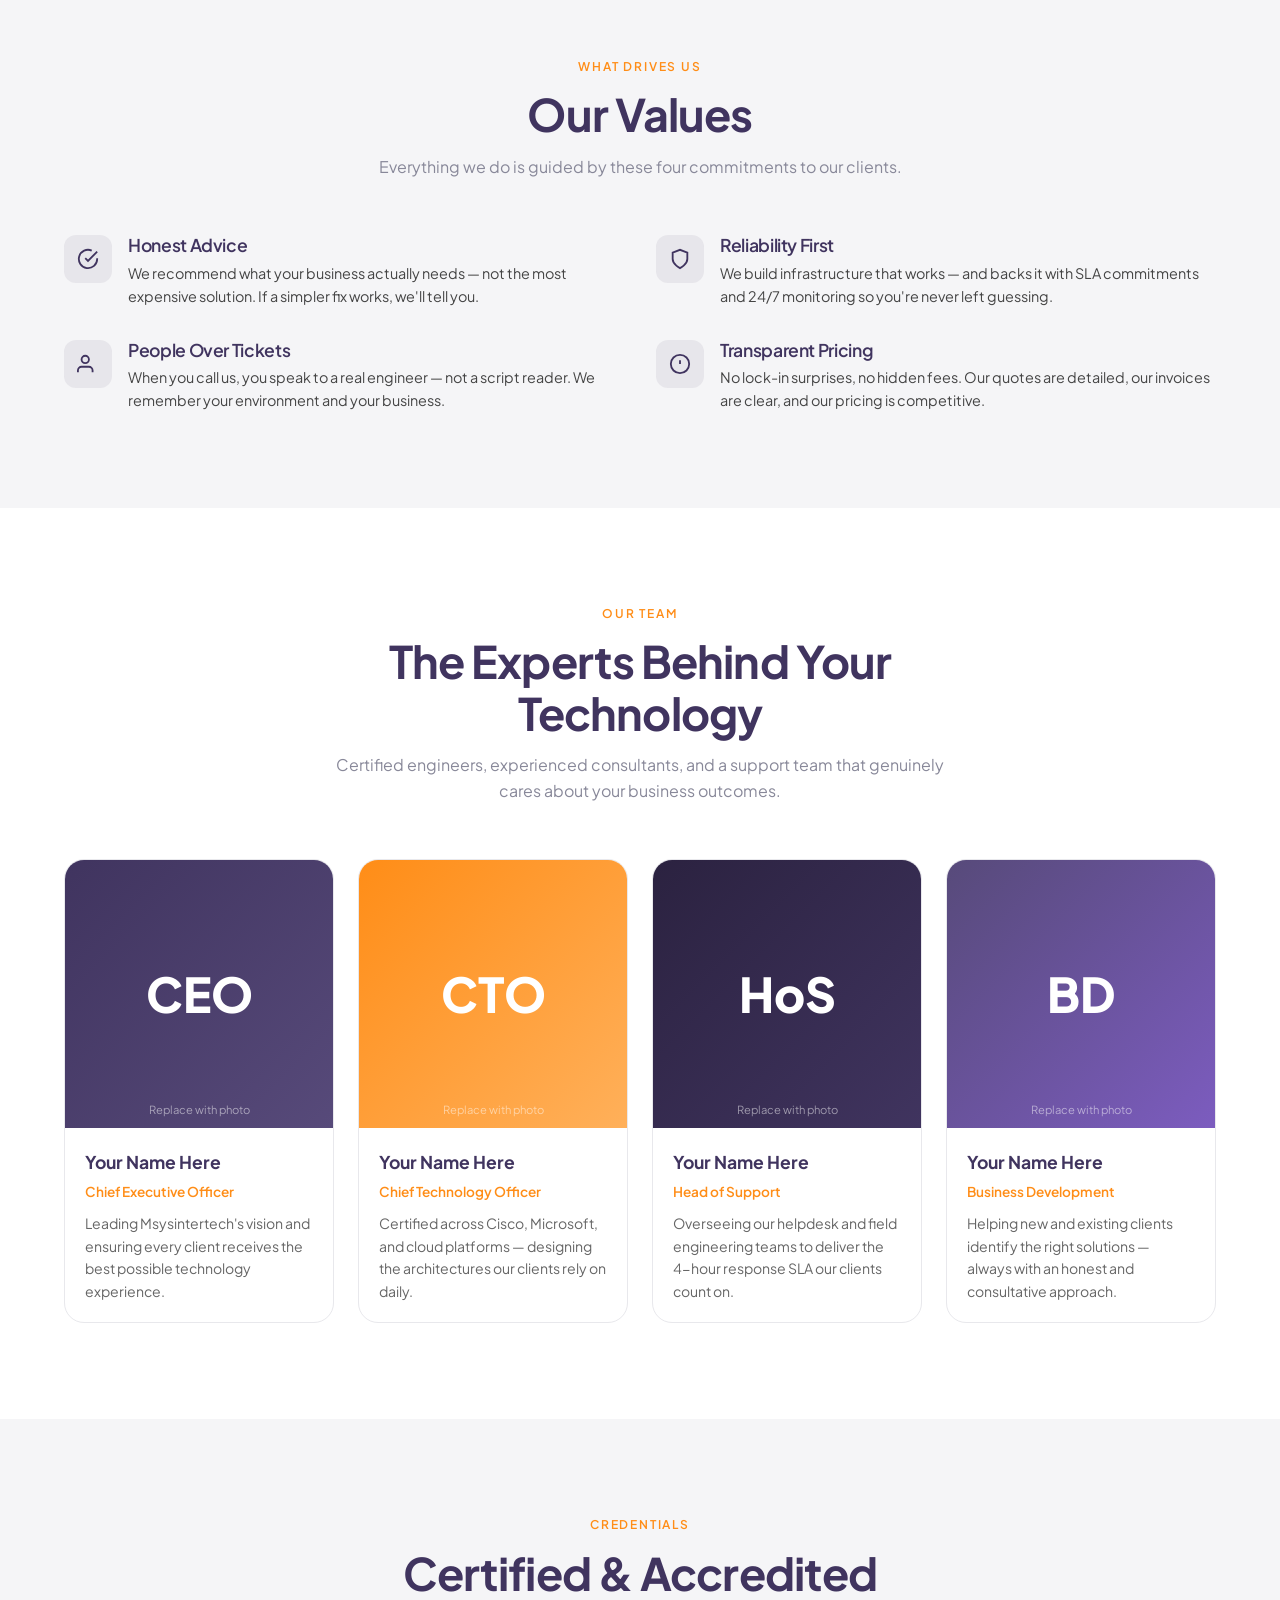
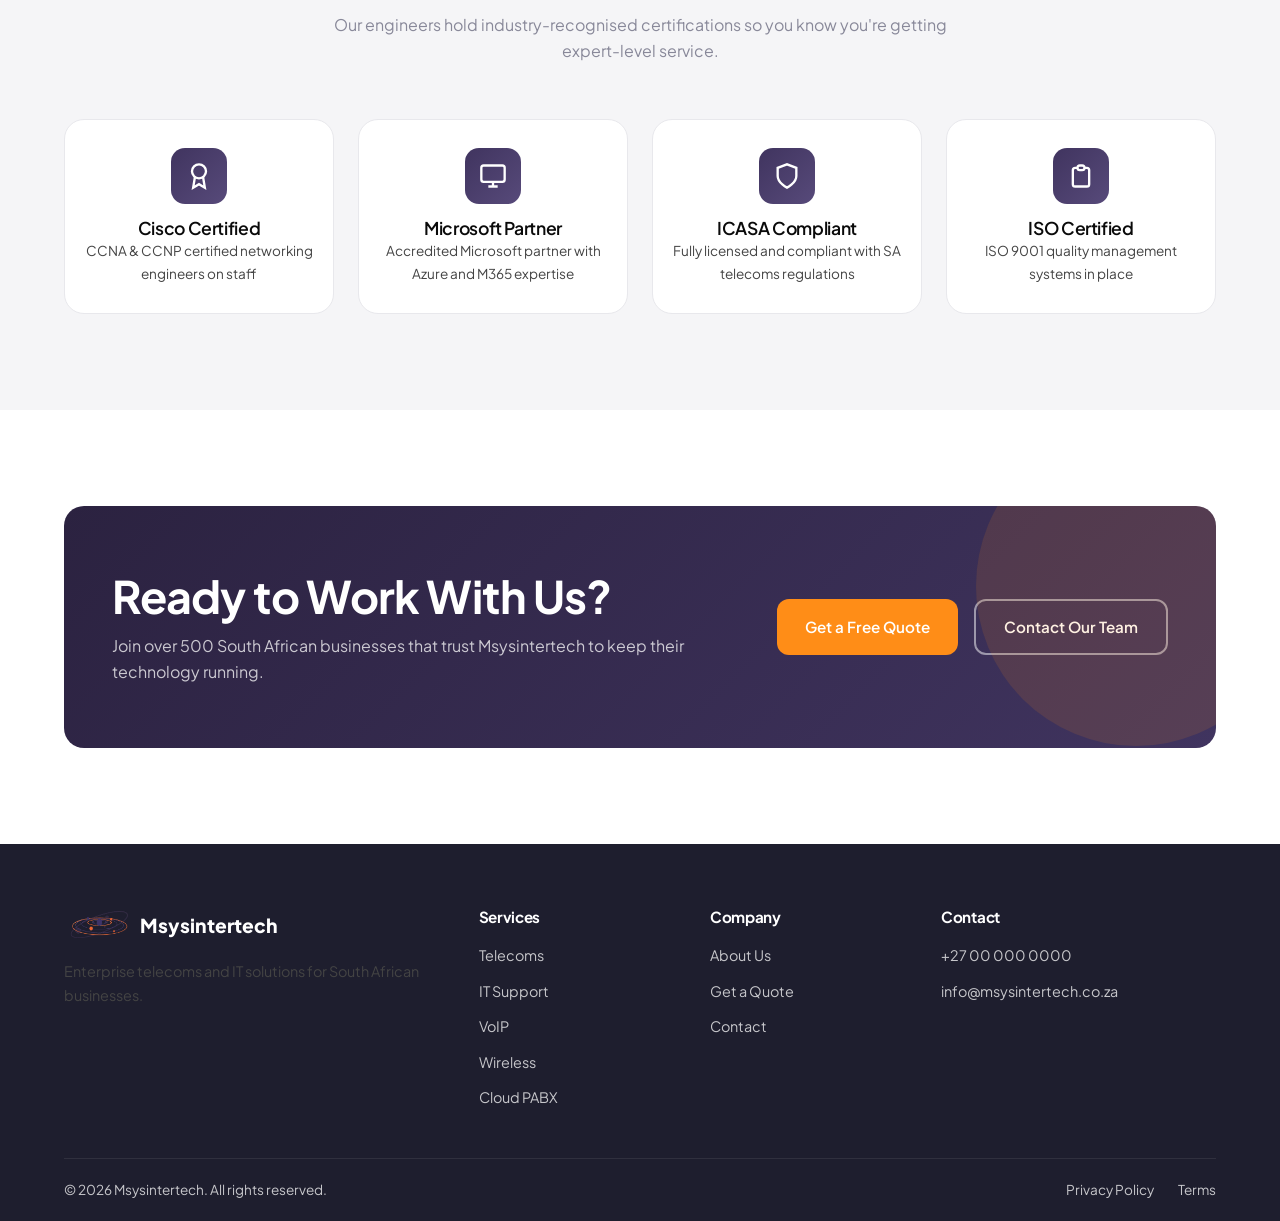
==== commit 0cd34dc8: "Add files via upload" ====
--- a/about.html
+++ b/about.html
@@ -51,7 +51,7 @@
 
 <nav class="navbar">
   <div class="navbar__inner">
-    <a href="index.html" class="navbar__logo"><div class="navbar__logo-img"><span>M</span></div>Msysintertech</a>
+    <a href="index.html" class="navbar__logo"><img src="images/logo-icon.png" alt="Msysintertech Inter Technologies logo" class="navbar__logo-img" />Msysintertech</a>
     <div class="navbar__nav">
       <a href="index.html">Home</a>
       <div class="has-dropdown"><a href="services.html">Services</a>
@@ -287,7 +287,7 @@
 <footer class="footer">
   <div class="container">
     <div class="footer__grid">
-      <div class="footer__brand"><div class="navbar__logo" style="color:var(--white);"><div class="navbar__logo-img"><span>M</span></div>Msysintertech</div><p>Enterprise telecoms and IT solutions for South African businesses.</p></div>
+      <div class="footer__brand"><div class="navbar__logo" style="color:var(--white);"><img src="images/logo-icon.png" alt="Msysintertech Inter Technologies logo" class="navbar__logo-img" />Msysintertech</div><p>Enterprise telecoms and IT solutions for South African businesses.</p></div>
       <div class="footer__col"><h5>Services</h5><ul><li><a href="telecoms.html">Telecoms</a></li><li><a href="it-support.html">IT Support</a></li><li><a href="voip.html">VoIP</a></li><li><a href="wireless.html">Wireless</a></li><li><a href="cloud-pabx.html">Cloud PABX</a></li></ul></div>
       <div class="footer__col"><h5>Company</h5><ul><li><a href="about.html">About Us</a></li><li><a href="quote.html">Get a Quote</a></li><li><a href="contact.html">Contact</a></li></ul></div>
       <div class="footer__col"><h5>Contact</h5><ul><li><a href="tel:+27000000000">+27 00 000 0000</a></li><li><a href="mailto:info@msysintertech.co.za">info@msysintertech.co.za</a></li></ul></div>
--- a/css/style.css
+++ b/css/style.css
@@ -0,0 +1,1029 @@
+/* ============================================================
+   MSYSINTERTECH — Global Stylesheet
+   Brand: #40345f (deep violet), #ff8d17 (amber), #fff, #000
+   ============================================================ */
+
+@import url('https://fonts.googleapis.com/css2?family=Plus+Jakarta+Sans:wght@300;400;500;600;700;800&display=swap');
+
+:root {
+  --violet: #40345f;
+  --violet-dark: #2b2240;
+  --violet-light: #574a7a;
+  --hero-dark: #1f2020;
+  --amber: #ff8d17;
+  --amber-light: #ffb05a;
+  --white: #ffffff;
+  --black: #0a0a0a;
+  --gray-100: #f5f5f7;
+  --gray-200: #e8e8ec;
+  --gray-500: #888899;
+  --gray-800: #1e1e2e;
+  --font-display: 'Plus Jakarta Sans', sans-serif;
+  --font-body: 'Plus Jakarta Sans', sans-serif;
+  --radius: 12px;
+  --radius-lg: 20px;
+  --shadow: 0 4px 24px rgba(64,52,95,0.12);
+  --shadow-lg: 0 12px 48px rgba(64,52,95,0.22);
+  --transition: 0.3s cubic-bezier(0.4,0,0.2,1);
+}
+
+*, *::before, *::after { box-sizing: border-box; margin: 0; padding: 0; }
+
+html { scroll-behavior: smooth; font-size: 16px; }
+
+body {
+  font-family: var(--font-body);
+  color: var(--black);
+  background: var(--white);
+  line-height: 1.6;
+  overflow-x: hidden;
+}
+
+img { max-width: 100%; display: block; }
+a { text-decoration: none; color: inherit; }
+ul { list-style: none; }
+
+/* ── TYPOGRAPHY ── */
+h1, h2, h3, h4, h5 { font-family: var(--font-display); line-height: 1.15; letter-spacing: -0.02em; }
+h1 { font-size: clamp(2.4rem, 5vw, 4rem); font-weight: 700; }
+h2 { font-size: clamp(1.8rem, 3.5vw, 2.8rem); font-weight: 700; }
+h3 { font-size: clamp(1.2rem, 2vw, 1.5rem); font-weight: 600; }
+h4 { font-size: 1.1rem; font-weight: 600; }
+p { font-size: 1rem; color: #444; }
+
+.eyebrow {
+  font-family: var(--font-body);
+  font-size: 0.75rem;
+  font-weight: 600;
+  letter-spacing: 0.15em;
+  text-transform: uppercase;
+  color: var(--amber);
+  margin-bottom: 0.75rem;
+}
+
+/* ── LAYOUT ── */
+.container { max-width: 1200px; margin: 0 auto; padding: 0 24px; }
+.section { padding: 96px 0; }
+.section--dark { background: var(--violet-dark); color: var(--white); }
+.section--dark p { color: rgba(255,255,255,0.75); }
+.section--gray { background: var(--gray-100); }
+
+.grid-2 { display: grid; grid-template-columns: 1fr 1fr; gap: 48px; align-items: center; }
+.grid-3 { display: grid; grid-template-columns: repeat(3, 1fr); gap: 32px; }
+.grid-4 { display: grid; grid-template-columns: repeat(4, 1fr); gap: 24px; }
+
+/* ── BUTTONS ── */
+.btn {
+  display: inline-flex;
+  align-items: center;
+  gap: 8px;
+  padding: 14px 28px;
+  border-radius: var(--radius);
+  font-family: var(--font-body);
+  font-size: 0.95rem;
+  font-weight: 600;
+  cursor: pointer;
+  border: none;
+  transition: var(--transition);
+  white-space: nowrap;
+}
+.btn--primary {
+  background: var(--amber);
+  color: var(--white);
+}
+.btn--primary:hover {
+  background: var(--amber-light);
+  transform: translateY(-2px);
+  box-shadow: 0 8px 24px rgba(255,141,23,0.35);
+}
+.btn--outline {
+  background: transparent;
+  color: var(--white);
+  border: 2px solid rgba(255,255,255,0.5);
+}
+.btn--outline:hover {
+  border-color: var(--amber);
+  color: var(--amber);
+  transform: translateY(-2px);
+}
+.btn--violet {
+  background: var(--violet);
+  color: var(--white);
+}
+.btn--violet:hover {
+  background: var(--violet-light);
+  transform: translateY(-2px);
+  box-shadow: var(--shadow);
+}
+.btn svg { width: 18px; height: 18px; flex-shrink: 0; }
+
+/* ── NAVBAR ── */
+.navbar {
+  position: fixed;
+  top: 0;
+  left: 0;
+  right: 0;
+  z-index: 900;
+  padding: 0 24px;
+  height: 72px;
+  display: flex;
+  align-items: center;
+  background: rgba(255,255,255,0.95);
+  backdrop-filter: blur(12px);
+  border-bottom: 1px solid var(--gray-200);
+  transition: var(--transition);
+}
+.navbar.scrolled {
+  box-shadow: 0 4px 20px rgba(64,52,95,0.12);
+}
+.navbar__inner {
+  max-width: 1200px;
+  margin: 0 auto;
+  width: 100%;
+  display: flex;
+  align-items: center;
+  justify-content: space-between;
+}
+.navbar__logo {
+  display: flex;
+  align-items: center;
+  gap: 12px;
+  font-family: var(--font-display);
+  font-size: 1.2rem;
+  font-weight: 800;
+  color: var(--violet);
+}
+.navbar__logo-img {
+  width: 64px;
+  height: auto;
+  object-fit: contain;
+  flex-shrink: 0;
+}
+.navbar__nav { display: flex; align-items: center; gap: 4px; }
+.navbar__nav a {
+  padding: 8px 14px;
+  font-size: 0.9rem;
+  font-weight: 500;
+  color: var(--gray-800);
+  border-radius: 8px;
+  transition: var(--transition);
+  position: relative;
+}
+.navbar__nav a:hover, .navbar__nav a.active {
+  color: var(--violet);
+  background: rgba(64,52,95,0.07);
+}
+.navbar__nav .has-dropdown { position: relative; }
+.navbar__nav .has-dropdown > a::after {
+  content: '▾';
+  font-size: 0.7rem;
+  margin-left: 4px;
+}
+.dropdown {
+  position: absolute;
+  top: calc(100% + 8px);
+  left: 0;
+  background: var(--white);
+  border-radius: var(--radius);
+  box-shadow: var(--shadow-lg);
+  border: 1px solid var(--gray-200);
+  min-width: 200px;
+  padding: 8px;
+  opacity: 0;
+  pointer-events: none;
+  transform: translateY(-8px);
+  transition: var(--transition);
+}
+.has-dropdown:hover .dropdown {
+  opacity: 1;
+  pointer-events: all;
+  transform: translateY(0);
+}
+.dropdown a {
+  display: block;
+  padding: 10px 14px;
+  font-size: 0.9rem;
+  border-radius: 8px;
+}
+.navbar__cta { display: flex; align-items: center; gap: 12px; }
+.hamburger {
+  display: none;
+  flex-direction: column;
+  gap: 5px;
+  cursor: pointer;
+  padding: 8px;
+  background: none;
+  border: none;
+}
+.hamburger span {
+  display: block;
+  width: 24px;
+  height: 2px;
+  background: var(--violet);
+  border-radius: 2px;
+  transition: var(--transition);
+}
+
+/* ── HERO ── */
+.hero {
+  min-height: 100vh;
+  background: var(--hero-dark);
+  display: flex;
+  align-items: center;
+  position: relative;
+  overflow: hidden;
+  padding-top: 72px;
+}
+.hero__grid {
+  position: absolute;
+  inset: 0;
+  background-image:
+    linear-gradient(rgba(255,255,255,0.03) 1px, transparent 1px),
+    linear-gradient(90deg, rgba(255,255,255,0.03) 1px, transparent 1px);
+  background-size: 60px 60px;
+}
+.hero__orb { display: none; }
+.hero__inner {
+  position: relative;
+  z-index: 2;
+  display: grid;
+  grid-template-columns: 1fr 1fr;
+  gap: 64px;
+  align-items: center;
+  max-width: 1200px;
+  margin: 0 auto;
+  padding: 80px 24px;
+  width: 100%;
+}
+.hero__content { color: var(--white); }
+.hero__badge {
+  display: inline-flex;
+  align-items: center;
+  gap: 8px;
+  background: rgba(255,141,23,0.15);
+  border: 1px solid rgba(255,141,23,0.35);
+  color: var(--amber-light);
+  padding: 6px 14px;
+  border-radius: 100px;
+  font-size: 0.8rem;
+  font-weight: 600;
+  letter-spacing: 0.05em;
+  text-transform: uppercase;
+  margin-bottom: 24px;
+}
+.hero__badge-dot {
+  width: 6px; height: 6px;
+  border-radius: 50%;
+  background: var(--amber);
+  animation: pulse 2s infinite;
+}
+@keyframes pulse {
+  0%, 100% { opacity: 1; transform: scale(1); }
+  50% { opacity: 0.5; transform: scale(1.4); }
+}
+.hero__title { color: var(--white); margin-bottom: 24px; }
+.hero__title em {
+  font-style: normal;
+  color: var(--amber);
+}
+.hero__subtitle {
+  font-size: 1.1rem;
+  color: rgba(255,255,255,0.8);
+  margin-bottom: 40px;
+  line-height: 1.7;
+}
+.hero__actions { display: flex; gap: 16px; flex-wrap: wrap; }
+.hero__stats {
+  display: flex;
+  gap: 32px;
+  margin-top: 56px;
+  padding-top: 40px;
+  border-top: 1px solid rgba(255,255,255,0.12);
+}
+.hero__stat-value {
+  font-family: var(--font-display);
+  font-size: 2rem;
+  font-weight: 800;
+  color: var(--amber);
+}
+.hero__stat-label {
+  font-size: 0.85rem;
+  color: rgba(255,255,255,0.6);
+  margin-top: 2px;
+}
+.hero__visual {
+  position: relative;
+  display: flex;
+  align-items: center;
+  justify-content: center;
+}
+.hero__image-wrap {
+  width: 100%;
+  max-width: 480px;
+  aspect-ratio: 4/3;
+  background: rgba(255,255,255,0.06);
+  border: 1px solid rgba(255,255,255,0.12);
+  border-radius: var(--radius-lg);
+  backdrop-filter: blur(12px);
+  display: flex;
+  align-items: center;
+  justify-content: center;
+  overflow: hidden;
+  position: relative;
+}
+.hero__image-placeholder {
+  display: flex;
+  flex-direction: column;
+  align-items: center;
+  gap: 12px;
+  color: rgba(255,255,255,0.4);
+  font-size: 0.85rem;
+}
+.hero__image-placeholder svg { width: 48px; height: 48px; opacity: 0.4; }
+.hero__floating-card {
+  position: absolute;
+  background: var(--white);
+  border-radius: var(--radius);
+  padding: 14px 18px;
+  box-shadow: var(--shadow-lg);
+  display: flex;
+  align-items: center;
+  gap: 10px;
+  font-size: 0.85rem;
+  font-weight: 600;
+  color: var(--violet);
+  animation: float 4s ease-in-out infinite;
+}
+.hero__floating-card--1 { bottom: -20px; left: -20px; animation-delay: 0s; }
+.hero__floating-card--2 { top: 20px; right: -20px; animation-delay: 2s; }
+.hero__floating-card .card-icon {
+  width: 32px; height: 32px;
+  background: rgba(64,52,95,0.1);
+  border-radius: 8px;
+  display: flex;
+  align-items: center;
+  justify-content: center;
+  color: var(--violet);
+}
+@keyframes float {
+  0%, 100% { transform: translateY(0); }
+  50% { transform: translateY(-8px); }
+}
+
+/* ── TRUST BAR ── */
+.trust-bar {
+  background: var(--gray-100);
+  padding: 24px;
+  border-bottom: 1px solid var(--gray-200);
+}
+.trust-bar__inner {
+  max-width: 1200px;
+  margin: 0 auto;
+  display: flex;
+  align-items: center;
+  justify-content: center;
+  gap: 48px;
+  flex-wrap: wrap;
+}
+.trust-item {
+  display: flex;
+  align-items: center;
+  gap: 10px;
+  font-size: 0.9rem;
+  font-weight: 500;
+  color: var(--gray-500);
+}
+.trust-item svg { color: var(--amber); }
+
+/* ── SERVICES CARDS ── */
+.service-card {
+  background: var(--white);
+  border: 1px solid var(--gray-200);
+  border-radius: var(--radius-lg);
+  padding: 36px 28px;
+  transition: var(--transition);
+  position: relative;
+  overflow: hidden;
+}
+.service-card::before {
+  content: '';
+  position: absolute;
+  top: 0; left: 0; right: 0;
+  height: 3px;
+  background: var(--amber);
+  transform: scaleX(0);
+  transition: var(--transition);
+  transform-origin: left;
+}
+.service-card:hover { transform: translateY(-6px); box-shadow: var(--shadow-lg); }
+.service-card:hover::before { transform: scaleX(1); }
+.service-card__icon {
+  width: 56px; height: 56px;
+  background: linear-gradient(135deg, var(--violet), var(--violet-light));
+  border-radius: 14px;
+  display: flex;
+  align-items: center;
+  justify-content: center;
+  margin-bottom: 20px;
+  color: var(--white);
+}
+.service-card__icon svg { width: 28px; height: 28px; }
+.service-card h3 { margin-bottom: 12px; color: var(--violet); }
+.service-card p { font-size: 0.92rem; line-height: 1.7; }
+.service-card__link {
+  display: inline-flex;
+  align-items: center;
+  gap: 6px;
+  margin-top: 20px;
+  font-size: 0.9rem;
+  font-weight: 600;
+  color: var(--amber);
+  transition: var(--transition);
+}
+.service-card__link:hover { gap: 10px; }
+
+/* ── FEATURE SECTION ── */
+.feature-block {
+  display: grid;
+  grid-template-columns: 1fr 1fr;
+  gap: 64px;
+  align-items: center;
+  margin-bottom: 80px;
+}
+.feature-block:last-child { margin-bottom: 0; }
+.feature-block--reverse .feature-visual { order: -1; }
+.feature-visual {
+  aspect-ratio: 4/3;
+  background: var(--gray-100);
+  border-radius: var(--radius-lg);
+  display: flex;
+  align-items: center;
+  justify-content: center;
+  border: 1px solid var(--gray-200);
+  overflow: hidden;
+  position: relative;
+}
+.feature-visual__placeholder {
+  display: flex;
+  flex-direction: column;
+  align-items: center;
+  gap: 12px;
+  color: var(--gray-500);
+  font-size: 0.85rem;
+}
+.feature-visual__placeholder svg { width: 48px; height: 48px; }
+.feature-content { }
+.feature-content h2 { color: var(--violet); margin-bottom: 16px; }
+.feature-content p { margin-bottom: 24px; }
+.check-list { display: flex; flex-direction: column; gap: 12px; margin-bottom: 32px; }
+.check-list li {
+  display: flex;
+  align-items: flex-start;
+  gap: 10px;
+  font-size: 0.95rem;
+  color: #333;
+}
+.check-list li svg { width: 20px; height: 20px; color: var(--amber); flex-shrink: 0; margin-top: 2px; }
+
+/* ── VOIP SECTION ── */
+.voip-feature-grid { display: grid; grid-template-columns: repeat(2, 1fr); gap: 20px; }
+.voip-feature-item {
+  background: rgba(255,255,255,0.05);
+  border: 1px solid rgba(255,255,255,0.1);
+  border-radius: var(--radius);
+  padding: 20px;
+  display: flex;
+  gap: 14px;
+  align-items: flex-start;
+}
+.voip-feature-item svg { width: 22px; height: 22px; color: var(--amber); flex-shrink: 0; margin-top: 2px; }
+.voip-feature-item strong { display: block; color: var(--white); margin-bottom: 4px; font-size: 0.95rem; }
+.voip-feature-item p { font-size: 0.85rem; color: rgba(255,255,255,0.6); margin: 0; }
+
+/* ── PROCESS STEPS ── */
+.process-steps { counter-reset: step; }
+.process-step {
+  display: grid;
+  grid-template-columns: 80px 1fr;
+  gap: 24px;
+  padding: 32px 0;
+  border-bottom: 1px solid var(--gray-200);
+}
+.process-step:last-child { border-bottom: none; }
+.process-step__number {
+  width: 56px; height: 56px;
+  background: var(--violet);
+  color: var(--white);
+  border-radius: 50%;
+  display: flex;
+  align-items: center;
+  justify-content: center;
+  font-family: var(--font-display);
+  font-size: 1.2rem;
+  font-weight: 800;
+  flex-shrink: 0;
+}
+.process-step__content h4 { color: var(--violet); margin-bottom: 8px; }
+.process-step__content p { font-size: 0.92rem; }
+
+/* ── PRICING CARDS ── */
+.pricing-card {
+  background: var(--white);
+  border: 1px solid var(--gray-200);
+  border-radius: var(--radius-lg);
+  padding: 40px 32px;
+  position: relative;
+  transition: var(--transition);
+}
+.pricing-card:hover { box-shadow: var(--shadow-lg); }
+.pricing-card--featured {
+  border-color: var(--amber);
+  box-shadow: 0 0 0 1px var(--amber), var(--shadow-lg);
+}
+.pricing-badge {
+  position: absolute;
+  top: -14px;
+  left: 50%;
+  transform: translateX(-50%);
+  background: var(--amber);
+  color: var(--white);
+  font-size: 0.75rem;
+  font-weight: 700;
+  padding: 4px 16px;
+  border-radius: 100px;
+  white-space: nowrap;
+  letter-spacing: 0.05em;
+  text-transform: uppercase;
+}
+.pricing-card__name { font-size: 0.85rem; font-weight: 600; color: var(--gray-500); text-transform: uppercase; letter-spacing: 0.1em; margin-bottom: 12px; }
+.pricing-card__price { font-family: var(--font-display); font-size: 3rem; font-weight: 800; color: var(--violet); margin-bottom: 4px; }
+.pricing-card__price span { font-size: 1rem; font-weight: 400; color: var(--gray-500); }
+.pricing-card__desc { font-size: 0.88rem; margin-bottom: 28px; }
+.pricing-card ul { display: flex; flex-direction: column; gap: 10px; margin-bottom: 32px; }
+.pricing-card ul li {
+  display: flex;
+  align-items: center;
+  gap: 8px;
+  font-size: 0.9rem;
+}
+.pricing-card ul li svg { width: 16px; height: 16px; color: var(--amber); flex-shrink: 0; }
+
+/* ── TESTIMONIALS ── */
+.testimonial-card {
+  background: var(--white);
+  border-radius: var(--radius-lg);
+  padding: 36px;
+  box-shadow: var(--shadow);
+}
+.testimonial-card__stars { color: var(--amber); font-size: 1rem; letter-spacing: 2px; margin-bottom: 16px; }
+.testimonial-card__text { font-size: 0.95rem; line-height: 1.7; color: #444; margin-bottom: 24px; font-style: italic; }
+.testimonial-card__author { display: flex; align-items: center; gap: 12px; }
+.testimonial-card__avatar {
+  width: 44px; height: 44px;
+  border-radius: 50%;
+  background: linear-gradient(135deg, var(--violet), var(--violet-light));
+  display: flex;
+  align-items: center;
+  justify-content: center;
+  color: var(--white);
+  font-family: var(--font-display);
+  font-size: 0.9rem;
+  font-weight: 700;
+}
+.testimonial-card__name { font-weight: 600; font-size: 0.9rem; color: var(--violet); }
+.testimonial-card__role { font-size: 0.8rem; color: var(--gray-500); }
+
+/* ── CTA BANNER ── */
+.cta-banner {
+  background: linear-gradient(135deg, var(--violet-dark), var(--violet));
+  border-radius: var(--radius-lg);
+  padding: 64px 48px;
+  display: flex;
+  align-items: center;
+  justify-content: space-between;
+  gap: 40px;
+  position: relative;
+  overflow: hidden;
+}
+.cta-banner::before {
+  content: '';
+  position: absolute;
+  right: -80px; top: -80px;
+  width: 320px; height: 320px;
+  border-radius: 50%;
+  background: rgba(255,141,23,0.12);
+}
+.cta-banner h2 { color: var(--white); }
+.cta-banner p { color: rgba(255,255,255,0.75); margin-top: 12px; }
+.cta-banner__actions { display: flex; gap: 16px; flex-shrink: 0; flex-wrap: wrap; }
+
+/* ── QUOTE FORM ── */
+.quote-form {
+  background: var(--white);
+  border-radius: var(--radius-lg);
+  box-shadow: var(--shadow-lg);
+  padding: 48px;
+  max-width: 700px;
+  margin: 0 auto;
+}
+.quote-form h2 { color: var(--violet); margin-bottom: 8px; }
+.quote-form .subtitle { margin-bottom: 36px; }
+.form-grid { display: grid; grid-template-columns: 1fr 1fr; gap: 20px; }
+.form-group { display: flex; flex-direction: column; gap: 6px; }
+.form-group--full { grid-column: 1 / -1; }
+.form-group label { font-size: 0.85rem; font-weight: 600; color: var(--violet); }
+.form-group input,
+.form-group select,
+.form-group textarea {
+  padding: 12px 16px;
+  border: 1.5px solid var(--gray-200);
+  border-radius: var(--radius);
+  font-family: var(--font-body);
+  font-size: 0.95rem;
+  color: var(--black);
+  background: var(--white);
+  transition: var(--transition);
+  outline: none;
+}
+.form-group input:focus,
+.form-group select:focus,
+.form-group textarea:focus {
+  border-color: var(--violet);
+  box-shadow: 0 0 0 3px rgba(64,52,95,0.1);
+}
+.form-group textarea { resize: vertical; min-height: 120px; }
+.form-submit { margin-top: 24px; width: 100%; justify-content: center; font-size: 1rem; padding: 16px; }
+
+/* ── CONTACT INFO ── */
+.contact-card {
+  background: var(--white);
+  border: 1px solid var(--gray-200);
+  border-radius: var(--radius-lg);
+  padding: 28px;
+  display: flex;
+  align-items: flex-start;
+  gap: 16px;
+  transition: var(--transition);
+}
+.contact-card:hover { box-shadow: var(--shadow); }
+.contact-card__icon {
+  width: 48px; height: 48px;
+  background: rgba(64,52,95,0.08);
+  border-radius: 12px;
+  display: flex;
+  align-items: center;
+  justify-content: center;
+  color: var(--violet);
+  flex-shrink: 0;
+}
+.contact-card__icon svg { width: 22px; height: 22px; }
+.contact-card__label { font-size: 0.8rem; font-weight: 600; text-transform: uppercase; letter-spacing: 0.08em; color: var(--gray-500); margin-bottom: 4px; }
+.contact-card__value { font-weight: 600; color: var(--violet); }
+
+/* ── FOOTER ── */
+.footer {
+  background: var(--gray-800);
+  color: rgba(255,255,255,0.75);
+  padding: 64px 0 0;
+}
+.footer__grid {
+  display: grid;
+  grid-template-columns: 2fr 1fr 1fr 1.5fr;
+  gap: 48px;
+  padding-bottom: 48px;
+  border-bottom: 1px solid rgba(255,255,255,0.08);
+}
+.footer__brand p { font-size: 0.9rem; line-height: 1.7; margin-top: 16px; }
+.footer__col h5 {
+  font-family: var(--font-display);
+  color: var(--white);
+  margin-bottom: 16px;
+  font-size: 0.95rem;
+}
+.footer__col ul { display: flex; flex-direction: column; gap: 10px; }
+.footer__col ul a { font-size: 0.9rem; transition: var(--transition); }
+.footer__col ul a:hover { color: var(--amber); }
+.footer__social { display: flex; gap: 12px; margin-top: 20px; }
+.social-btn {
+  width: 36px; height: 36px;
+  background: rgba(255,255,255,0.08);
+  border-radius: 8px;
+  display: flex;
+  align-items: center;
+  justify-content: center;
+  transition: var(--transition);
+}
+.social-btn:hover { background: var(--amber); color: var(--white); }
+.social-btn svg { width: 16px; height: 16px; }
+.footer__newsletter input {
+  width: 100%;
+  padding: 10px 14px;
+  background: rgba(255,255,255,0.08);
+  border: 1px solid rgba(255,255,255,0.15);
+  border-radius: var(--radius);
+  color: var(--white);
+  font-size: 0.9rem;
+  margin-bottom: 10px;
+  outline: none;
+}
+.footer__newsletter input::placeholder { color: rgba(255,255,255,0.4); }
+.footer__newsletter input:focus { border-color: var(--amber); }
+.footer__newsletter .btn { width: 100%; justify-content: center; font-size: 0.88rem; padding: 10px; }
+.footer__bottom {
+  padding: 20px 0;
+  display: flex;
+  align-items: center;
+  justify-content: space-between;
+  font-size: 0.85rem;
+  gap: 16px;
+  flex-wrap: wrap;
+}
+.footer__bottom-links { display: flex; gap: 24px; }
+.footer__bottom-links a:hover { color: var(--amber); }
+
+/* ── POPUP ── */
+.popup-overlay {
+  position: fixed;
+  inset: 0;
+  background: rgba(10,10,20,0.75);
+  backdrop-filter: blur(6px);
+  z-index: 9999;
+  display: flex;
+  align-items: center;
+  justify-content: center;
+  padding: 24px;
+  opacity: 0;
+  pointer-events: none;
+  transition: opacity 0.4s;
+}
+.popup-overlay.active { opacity: 1; pointer-events: all; }
+.popup-box {
+  background: var(--white);
+  border-radius: var(--radius-lg);
+  width: 100%;
+  max-width: 720px;
+  overflow: hidden;
+  box-shadow: 0 24px 80px rgba(0,0,0,0.4);
+  transform: scale(0.92) translateY(20px);
+  transition: transform 0.4s cubic-bezier(0.34,1.56,0.64,1);
+}
+.popup-overlay.active .popup-box { transform: scale(1) translateY(0); }
+.popup-header {
+  background: linear-gradient(135deg, var(--violet-dark), var(--violet));
+  padding: 28px 32px;
+  display: flex;
+  align-items: flex-start;
+  justify-content: space-between;
+  position: relative;
+  overflow: hidden;
+}
+.popup-header::after {
+  content: '';
+  position: absolute;
+  right: -40px; bottom: -40px;
+  width: 160px; height: 160px;
+  border-radius: 50%;
+  background: rgba(255,141,23,0.15);
+}
+.popup-header__text h3 { color: var(--white); font-size: 1.4rem; margin-bottom: 6px; }
+.popup-header__text p { color: rgba(255,255,255,0.75); font-size: 0.9rem; }
+.popup-close {
+  background: rgba(255,255,255,0.1);
+  border: none;
+  cursor: pointer;
+  color: rgba(255,255,255,0.7);
+  width: 32px; height: 32px;
+  border-radius: 8px;
+  display: flex;
+  align-items: center;
+  justify-content: center;
+  transition: var(--transition);
+  flex-shrink: 0;
+  position: relative;
+  z-index: 1;
+}
+.popup-close:hover { background: rgba(255,255,255,0.2); color: var(--white); }
+.popup-close svg { width: 18px; height: 18px; }
+.popup-body { padding: 32px; }
+.popup-products { display: grid; grid-template-columns: 1fr 1fr; gap: 16px; margin-bottom: 24px; }
+.popup-product {
+  border: 2px solid var(--gray-200);
+  border-radius: var(--radius);
+  padding: 20px 16px;
+  cursor: pointer;
+  transition: var(--transition);
+  text-align: center;
+}
+.popup-product:hover, .popup-product.selected {
+  border-color: var(--amber);
+  background: rgba(255,141,23,0.05);
+}
+.popup-product__img {
+  width: 80px; height: 80px;
+  background: var(--gray-100);
+  border-radius: var(--radius);
+  margin: 0 auto 12px;
+  display: flex;
+  align-items: center;
+  justify-content: center;
+  color: var(--gray-500);
+  font-size: 0.7rem;
+}
+.popup-product__img svg { width: 36px; height: 36px; }
+.popup-product h4 { font-size: 0.9rem; color: var(--violet); margin-bottom: 4px; }
+.popup-product p { font-size: 0.8rem; color: var(--gray-500); }
+.popup-product__price { font-family: var(--font-display); font-size: 1.1rem; font-weight: 700; color: var(--amber); margin-top: 8px; }
+.popup-skip { background: none; border: none; color: var(--gray-500); font-size: 0.85rem; cursor: pointer; text-decoration: underline; transition: var(--transition); }
+.popup-skip:hover { color: var(--violet); }
+.popup-footer { display: flex; align-items: center; justify-content: space-between; gap: 16px; }
+
+/* ── PAGE HERO (inner pages) ── */
+.page-hero {
+  background: var(--hero-dark);
+  padding: 120px 24px 72px;
+  text-align: center;
+  position: relative;
+  overflow: hidden;
+}
+.page-hero::before {
+  content: '';
+  position: absolute;
+  inset: 0;
+  background-image:
+    linear-gradient(rgba(255,255,255,0.03) 1px, transparent 1px),
+    linear-gradient(90deg, rgba(255,255,255,0.03) 1px, transparent 1px);
+  background-size: 60px 60px;
+}
+.page-hero__inner { position: relative; z-index: 1; max-width: 700px; margin: 0 auto; }
+.page-hero h1 { color: var(--white); margin-bottom: 16px; }
+.page-hero p { color: rgba(255,255,255,0.75); font-size: 1.1rem; }
+
+/* ── BREADCRUMB ── */
+.breadcrumb {
+  background: var(--gray-100);
+  padding: 12px 24px;
+  border-bottom: 1px solid var(--gray-200);
+}
+.breadcrumb__inner {
+  max-width: 1200px;
+  margin: 0 auto;
+  display: flex;
+  align-items: center;
+  gap: 8px;
+  font-size: 0.85rem;
+  color: var(--gray-500);
+}
+.breadcrumb__inner a { color: var(--violet); }
+.breadcrumb__inner a:hover { color: var(--amber); }
+.breadcrumb__inner span { color: var(--gray-500); }
+
+/* ── CUSTOM CURSOR (dot + ring follower) ── */
+@media (hover: hover) and (pointer: fine) {
+  body { cursor: none; }
+  a, button, input, select, textarea, .service-card, .pricing-card,
+  .popup-product, .testimonial-card, .team-card { cursor: none; }
+
+  .cursor-dot,
+  .cursor-ring {
+    position: fixed;
+    top: 0;
+    left: 0;
+    border-radius: 50%;
+    pointer-events: none;
+    z-index: 10000;
+    transform: translate(-50%, -50%);
+  }
+  .cursor-dot {
+    width: 6px;
+    height: 6px;
+    background: var(--amber);
+    transition: opacity 0.2s, background 0.2s;
+  }
+  .cursor-ring {
+    width: 32px;
+    height: 32px;
+    border: 1.5px solid rgba(255, 141, 23, 0.5);
+    background: rgba(255, 141, 23, 0.06);
+    transition: width 0.25s cubic-bezier(0.16,1,0.3,1), height 0.25s cubic-bezier(0.16,1,0.3,1),
+              border-color 0.25s, background 0.25s, opacity 0.2s;
+  }
+  .cursor-ring.cursor-hover {
+    width: 52px;
+    height: 52px;
+    border-color: var(--amber);
+    background: rgba(255, 141, 23, 0.12);
+  }
+  .cursor-dot.cursor-hover {
+    background: var(--violet);
+  }
+  .cursor-dot.cursor-hidden,
+  .cursor-ring.cursor-hidden {
+    opacity: 0;
+  }
+}
+
+
+/* ── SCROLLBAR ── */
+::-webkit-scrollbar { width: 6px; }
+::-webkit-scrollbar-track { background: var(--gray-100); }
+::-webkit-scrollbar-thumb { background: var(--violet-light); border-radius: 3px; }
+
+/* ── SUCCESS MSG ── */
+.success-msg {
+  display: none;
+  background: rgba(64,52,95,0.05);
+  border: 1.5px solid var(--violet);
+  border-radius: var(--radius);
+  padding: 20px;
+  text-align: center;
+  color: var(--violet);
+  font-weight: 600;
+  margin-top: 16px;
+}
+.success-msg.show { display: block; }
+
+/* ── MOBILE NAV ── */
+.mobile-nav {
+  display: none;
+  position: fixed;
+  top: 72px;
+  left: 0;
+  right: 0;
+  background: var(--white);
+  box-shadow: var(--shadow-lg);
+  padding: 16px;
+  z-index: 850;
+  flex-direction: column;
+  gap: 4px;
+}
+.mobile-nav.open { display: flex; }
+.mobile-nav a {
+  padding: 12px 16px;
+  border-radius: var(--radius);
+  font-weight: 500;
+  color: var(--violet);
+  font-size: 0.95rem;
+  transition: var(--transition);
+}
+.mobile-nav a:hover { background: var(--gray-100); }
+
+/* ── ANIMATIONS ──
+   Safety net: content is visible by default. JS adds .fade-up-init
+   (via a script that only runs if main.js successfully loads) to enable
+   the animation. If main.js fails to load for any reason, all sections
+   remain fully visible instead of being stuck at opacity:0. */
+.fade-up-init .fade-up {
+  opacity: 0;
+  transform: translateY(30px);
+  transition: opacity 0.6s, transform 0.6s;
+}
+.fade-up-init .fade-up.visible {
+  opacity: 1;
+  transform: translateY(0);
+}
+
+/* ── SECTION HEADER ── */
+.section-header { text-align: center; max-width: 640px; margin: 0 auto 56px; }
+.section-header h2 { color: var(--violet); margin-bottom: 14px; }
+.section-header p { font-size: 1rem; color: var(--gray-500); }
+
+/* ── HIGHLIGHT BOX ── */
+.highlight-box {
+  background: linear-gradient(135deg, rgba(64,52,95,0.06), rgba(255,141,23,0.06));
+  border: 1px solid rgba(64,52,95,0.12);
+  border-left: 4px solid var(--amber);
+  border-radius: var(--radius);
+  padding: 20px 24px;
+  margin: 24px 0;
+}
+.highlight-box p { color: var(--violet); font-weight: 500; font-size: 0.95rem; margin: 0; }
+
+/* ────────────────────────────────
+   RESPONSIVE
+──────────────────────────────── */
+@media (max-width: 1024px) {
+  .grid-4 { grid-template-columns: repeat(2, 1fr); }
+  .footer__grid { grid-template-columns: 1fr 1fr; gap: 32px; }
+}
+
+@media (max-width: 768px) {
+  .section { padding: 64px 0; }
+  .grid-2, .hero__inner, .feature-block, .cta-banner { grid-template-columns: 1fr; }
+  .grid-3 { grid-template-columns: 1fr; }
+  .grid-4 { grid-template-columns: 1fr; }
+  .hero__inner { gap: 40px; }
+  .hero__visual { display: none; }
+  .hero__stats { gap: 20px; flex-wrap: wrap; }
+  .feature-block--reverse .feature-visual { order: 0; }
+  .cta-banner { flex-direction: column; text-align: center; }
+  .cta-banner__actions { width: 100%; justify-content: center; }
+  .quote-form { padding: 28px 20px; }
+  .form-grid { grid-template-columns: 1fr; }
+  .popup-products { grid-template-columns: 1fr; }
+  .navbar__nav, .navbar__cta { display: none; }
+  .hamburger { display: flex; }
+  .footer__grid { grid-template-columns: 1fr; }
+  .footer__bottom { flex-direction: column; text-align: center; }
+  .voip-feature-grid { grid-template-columns: 1fr; }
+  .process-step { grid-template-columns: 60px 1fr; }
+}
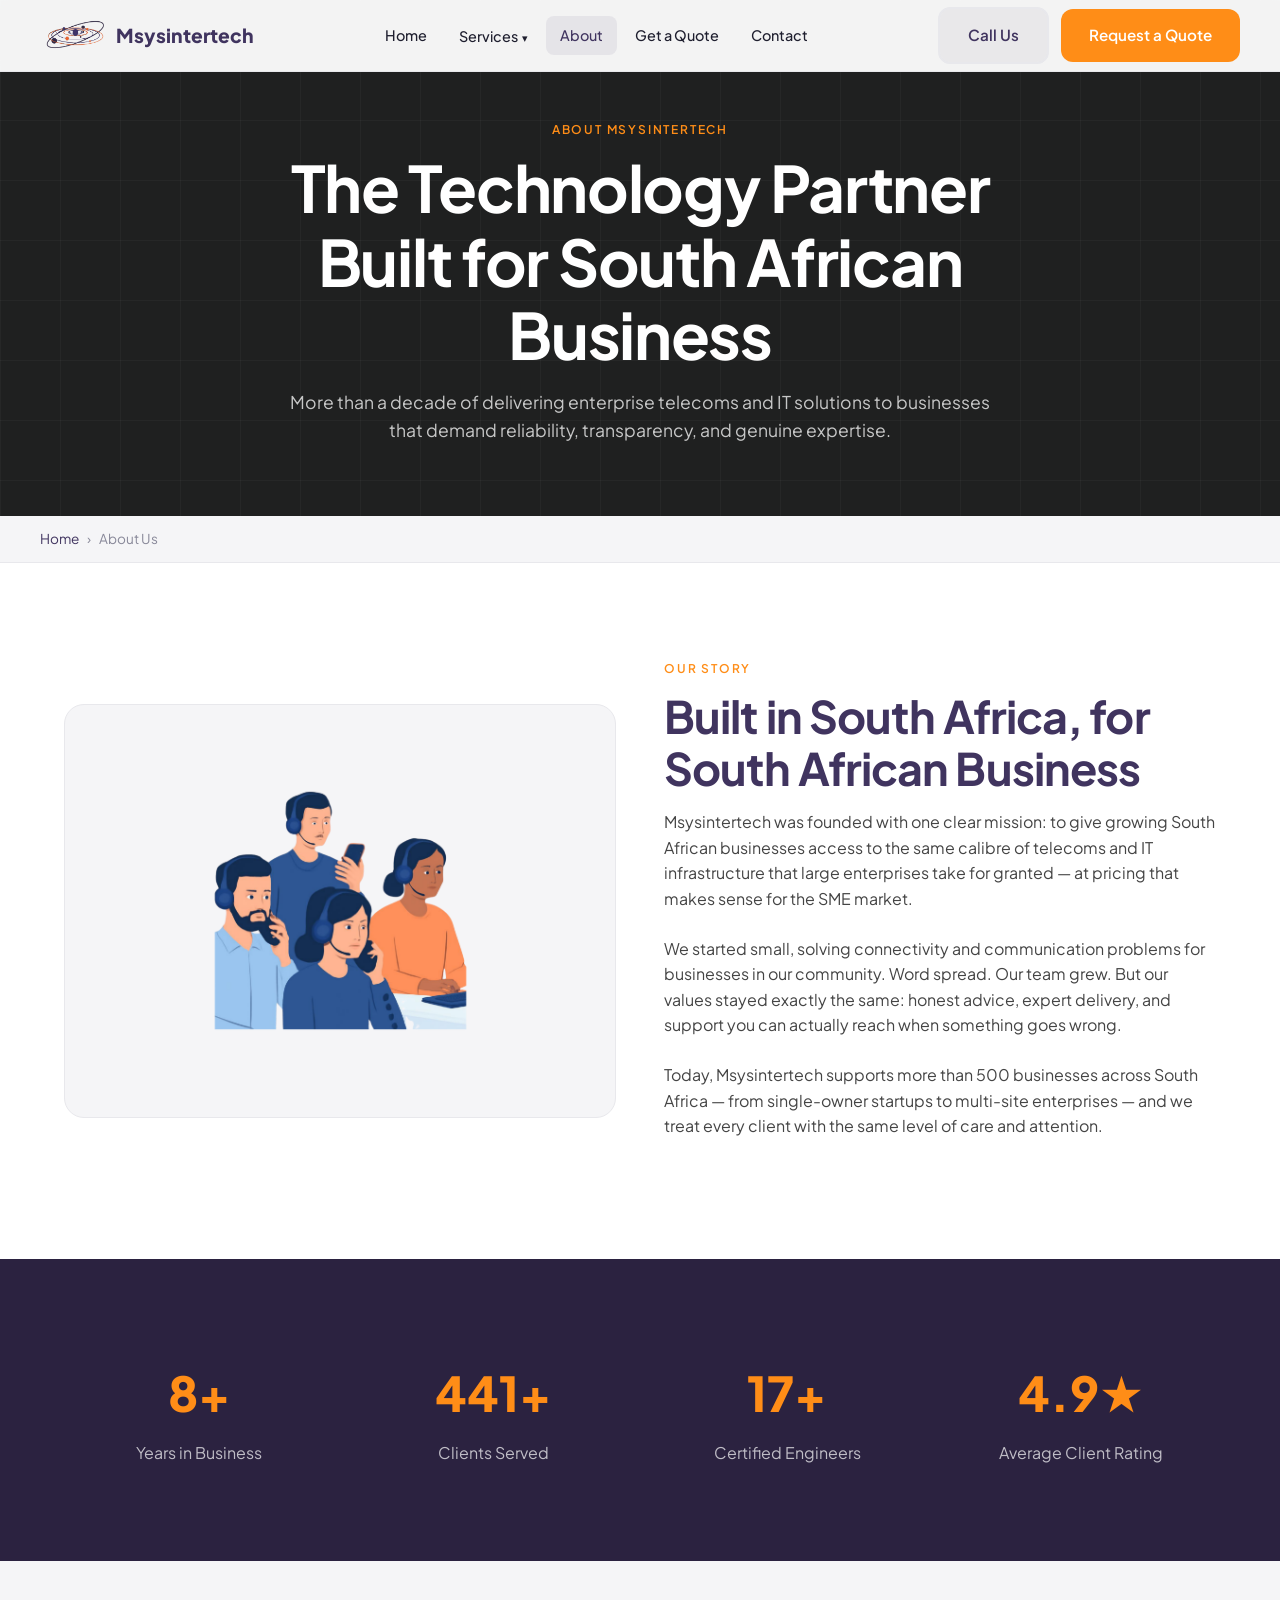
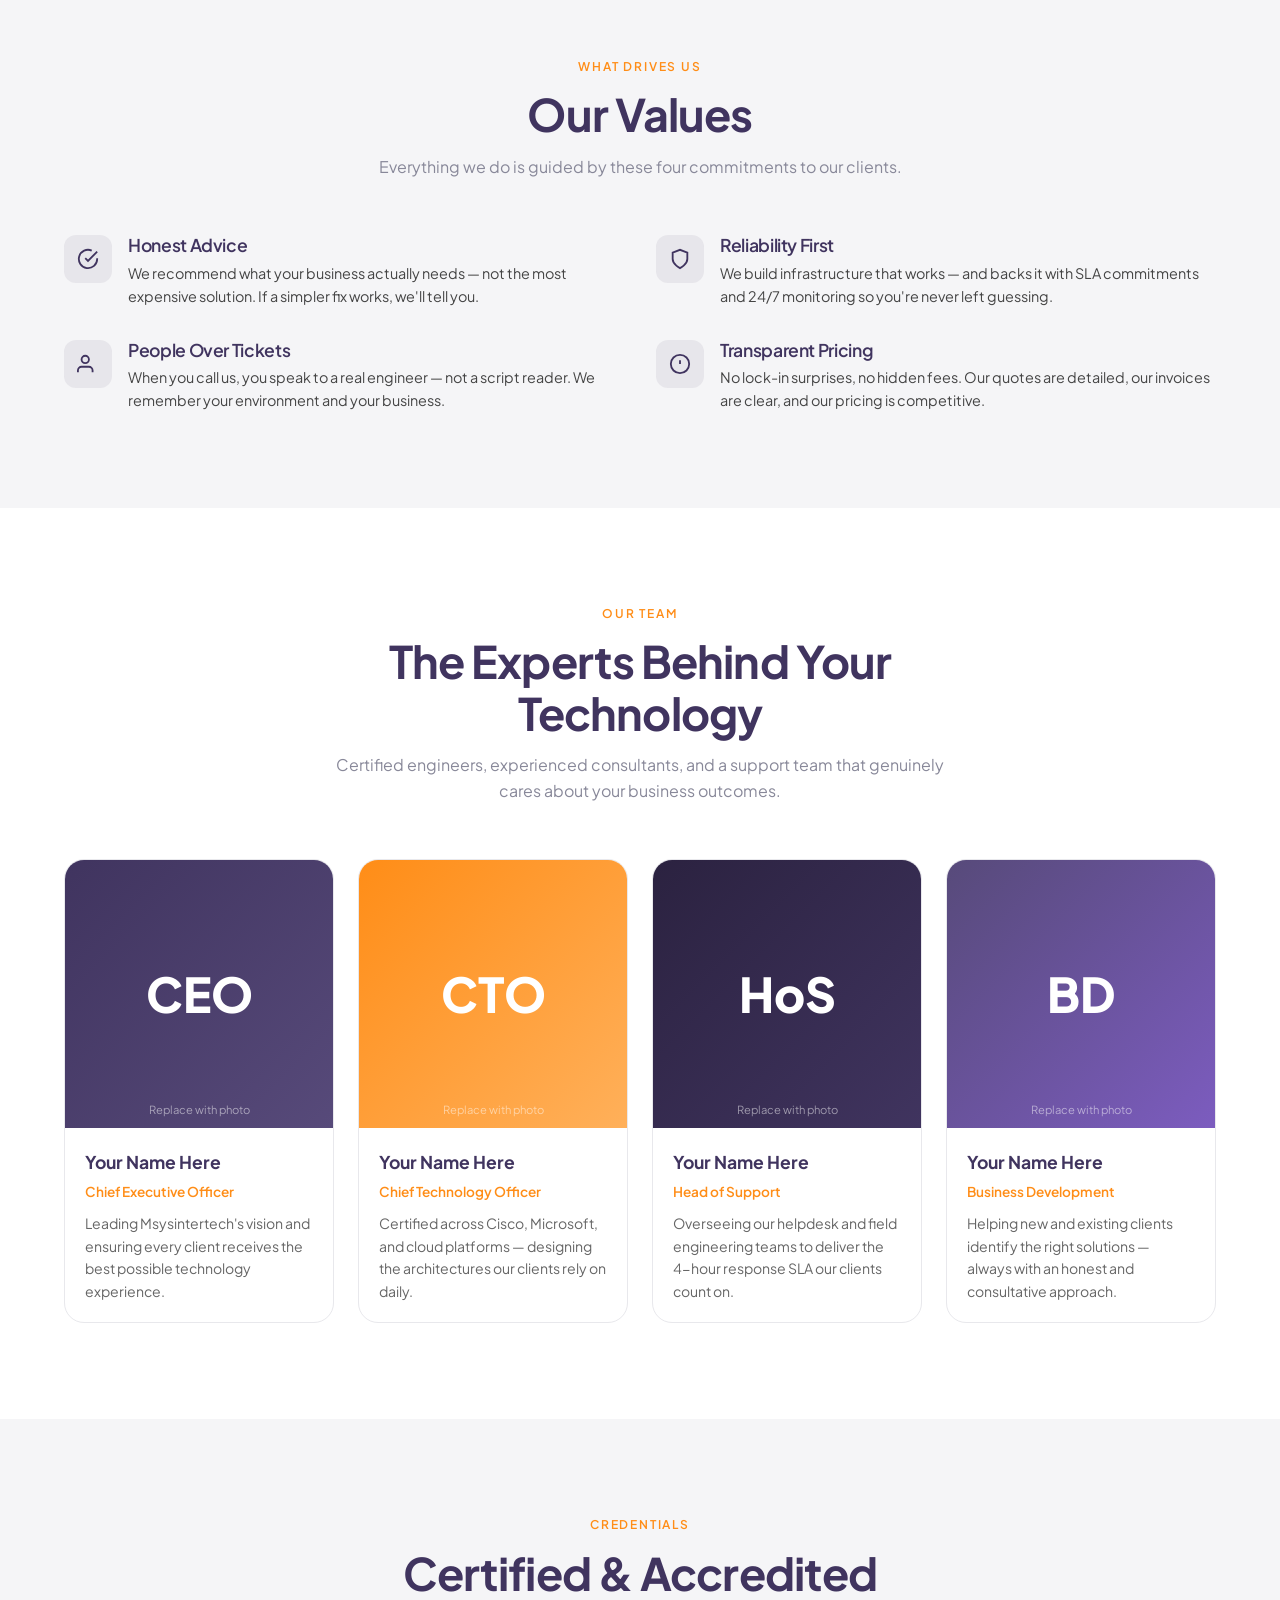
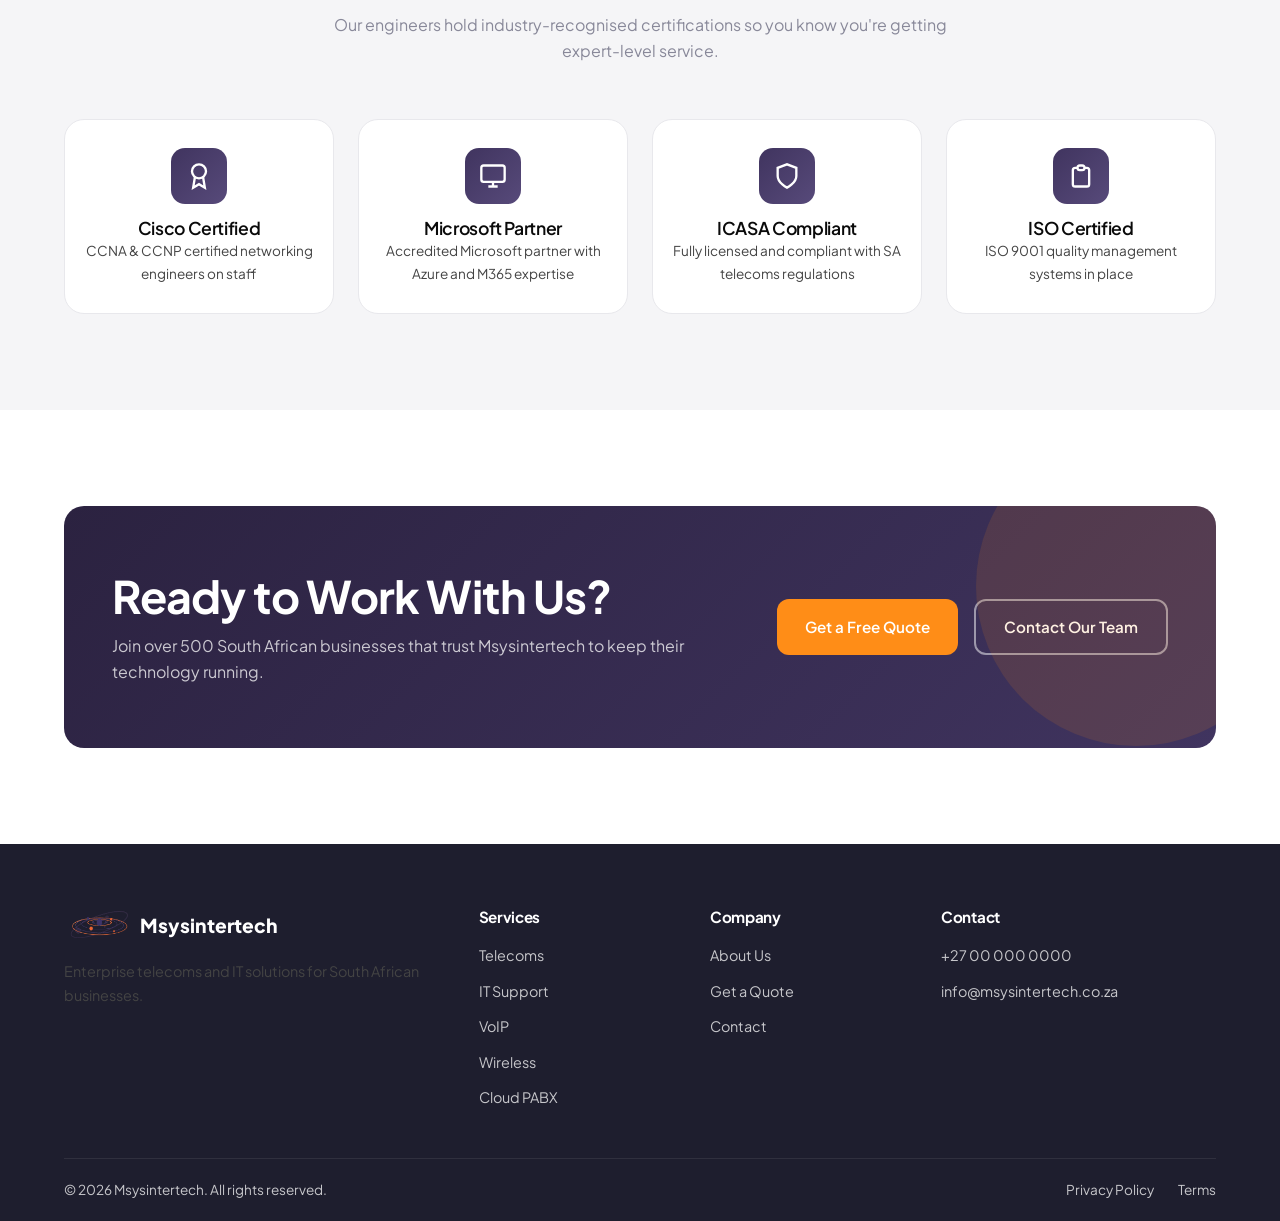
==== commit 0d073f33: "Update about.html" ====
--- a/about.html
+++ b/about.html
@@ -89,10 +89,7 @@
   <div class="container">
     <div class="grid-2 fade-up">
       <div class="feature-visual">
-        <div class="feature-visual__placeholder">
-          <svg viewBox="0 0 24 24" fill="none" stroke="currentColor" stroke-width="1.5"><path d="M17 21v-2a4 4 0 00-4-4H5a4 4 0 00-4 4v2"/><circle cx="9" cy="7" r="4"/><path d="M23 21v-2a4 4 0 00-3-3.87"/><path d="M16 3.13a4 4 0 010 7.75"/></svg>
-          Team Photo<br/><small>Replace with your team photo</small>
-        </div>
+       <img src="images/team.png" alt="Our Team" style="width:70%;height:auto;object-fit:contain;" />
       </div>
       <div class="feature-content">
         <div class="eyebrow">Our Story</div>
--- a/css/style.css
+++ b/css/style.css
@@ -321,10 +321,10 @@
   width: 100%;
   max-width: 480px;
   aspect-ratio: 4/3;
-  background: rgba(255,255,255,0.06);
-  border: 1px solid rgba(255,255,255,0.12);
+  background: rgba(255,255,255,0.96);
+  border: 1px solid rgba(255,255,255,0.3);
   border-radius: var(--radius-lg);
-  backdrop-filter: blur(12px);
+  box-shadow: 0 24px 64px rgba(0,0,0,0.25);
   display: flex;
   align-items: center;
   justify-content: center;
@@ -1013,17 +1013,32 @@
   .grid-4 { grid-template-columns: 1fr; }
   .hero__inner { gap: 40px; }
   .hero__visual { display: none; }
-  .hero__stats { gap: 20px; flex-wrap: wrap; }
+  .hero__content { text-align: center; }
+  .hero__badge { margin-left: auto; margin-right: auto; }
+  .hero__actions { justify-content: center; }
+  .hero__stats { gap: 20px; flex-wrap: wrap; justify-content: center; text-align: center; }
   .feature-block--reverse .feature-visual { order: 0; }
+  .feature-content { text-align: center; }
+  .feature-content .check-list { text-align: left; display: inline-flex; }
+  .feature-content .btn { margin-left: auto; margin-right: auto; }
+  .feature-visual__placeholder { align-items: center; text-align: center; }
   .cta-banner { flex-direction: column; text-align: center; }
   .cta-banner__actions { width: 100%; justify-content: center; }
-  .quote-form { padding: 28px 20px; }
+  .quote-form { padding: 28px 20px; text-align: center; }
+  .quote-form form { text-align: left; }
   .form-grid { grid-template-columns: 1fr; }
   .popup-products { grid-template-columns: 1fr; }
   .navbar__nav, .navbar__cta { display: none; }
   .hamburger { display: flex; }
-  .footer__grid { grid-template-columns: 1fr; }
+  .footer__grid { grid-template-columns: 1fr; text-align: center; }
+  .footer__brand .navbar__logo { justify-content: center; }
+  .footer__social { justify-content: center; }
+  .footer__col ul { align-items: center; }
   .footer__bottom { flex-direction: column; text-align: center; }
   .voip-feature-grid { grid-template-columns: 1fr; }
+  .voip-feature-item { text-align: left; }
   .process-step { grid-template-columns: 60px 1fr; }
-}
+  .service-card { text-align: center; }
+  .service-card__icon { margin-left: auto; margin-right: auto; }
+  .service-card__link { justify-content: center; }
+}
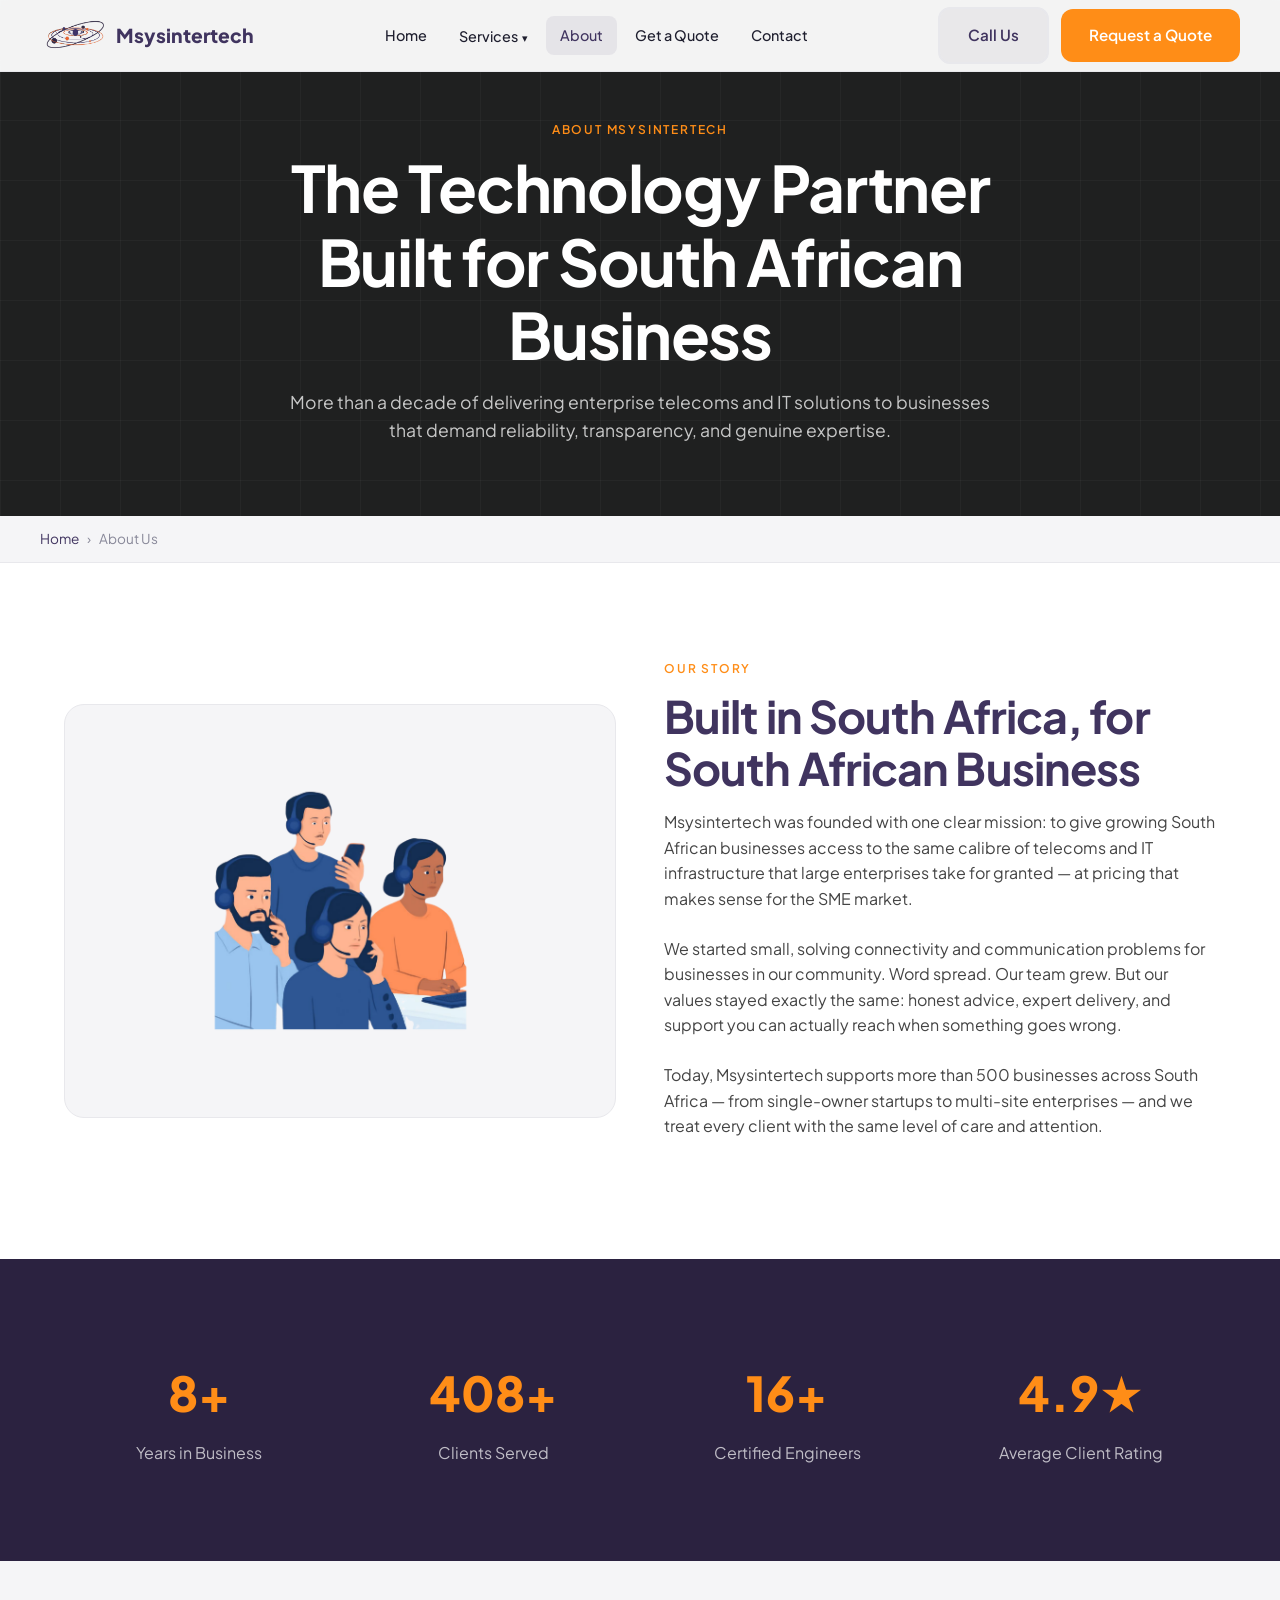
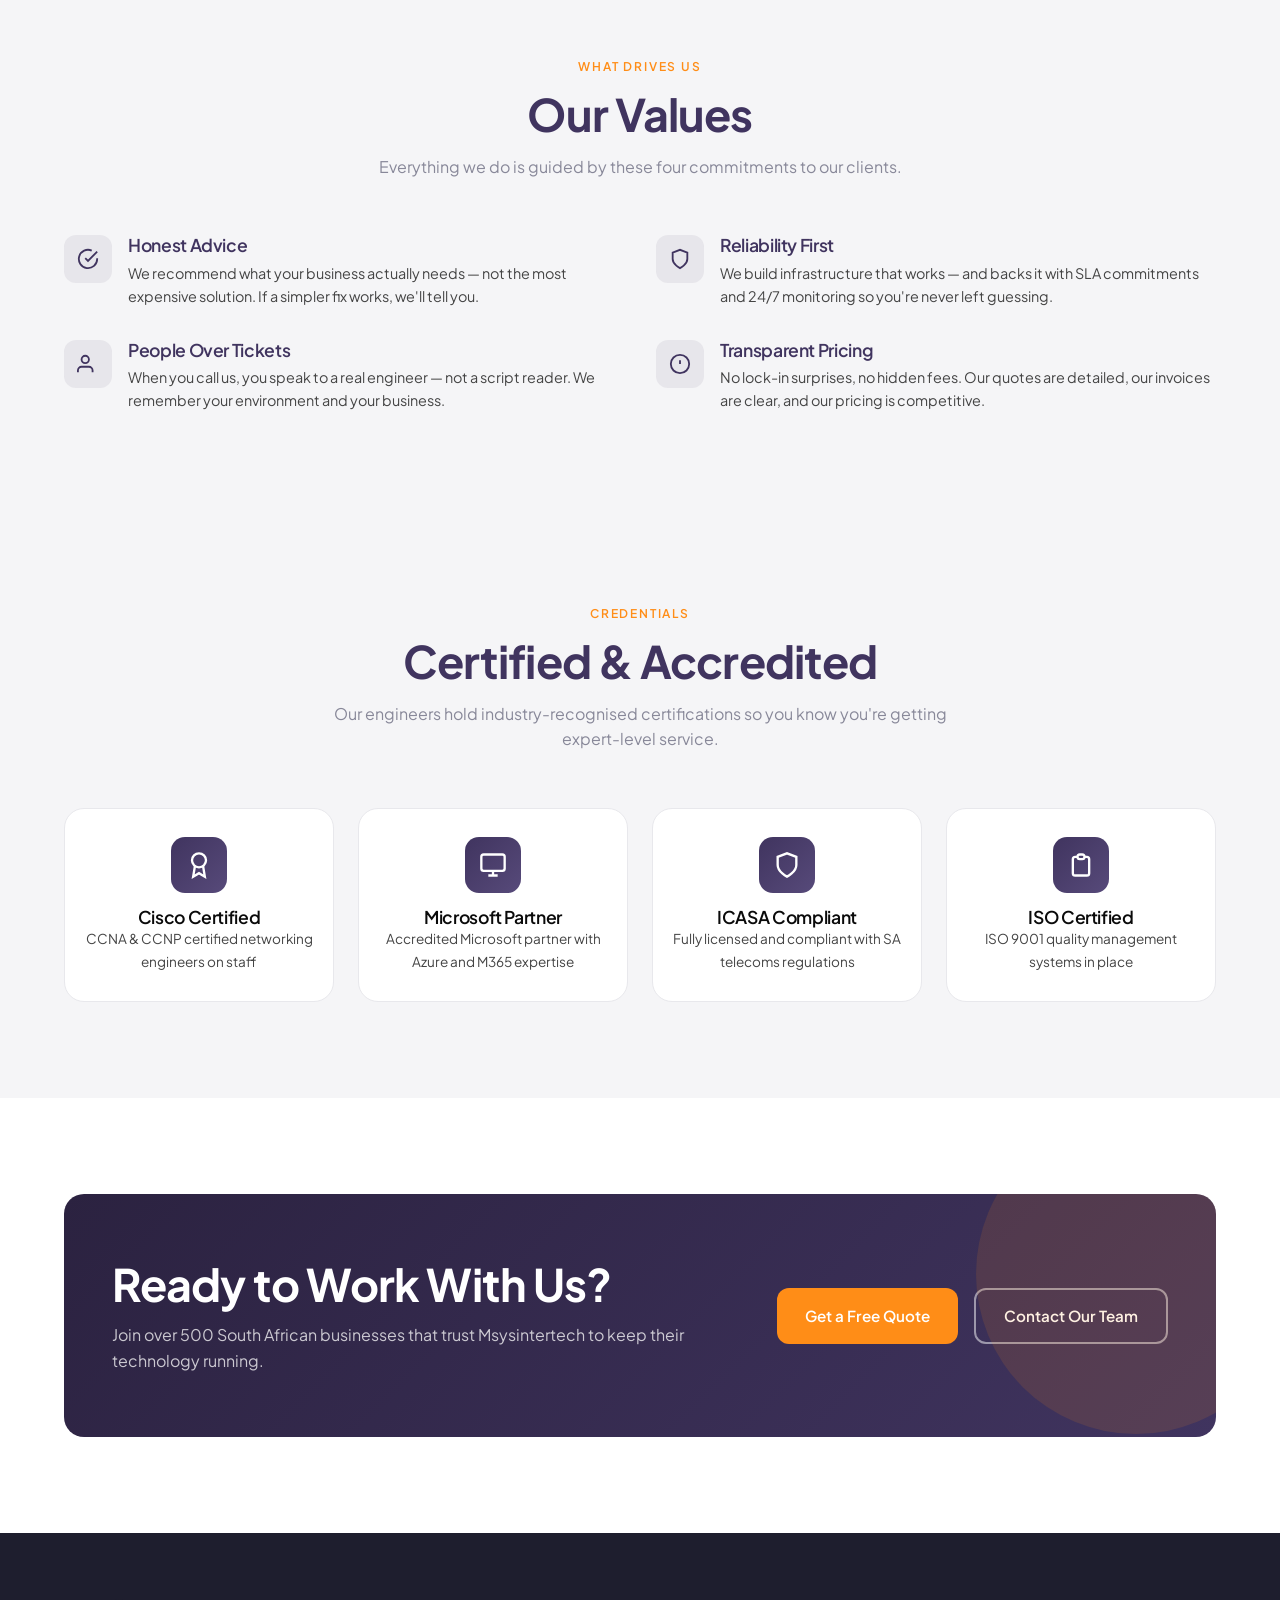
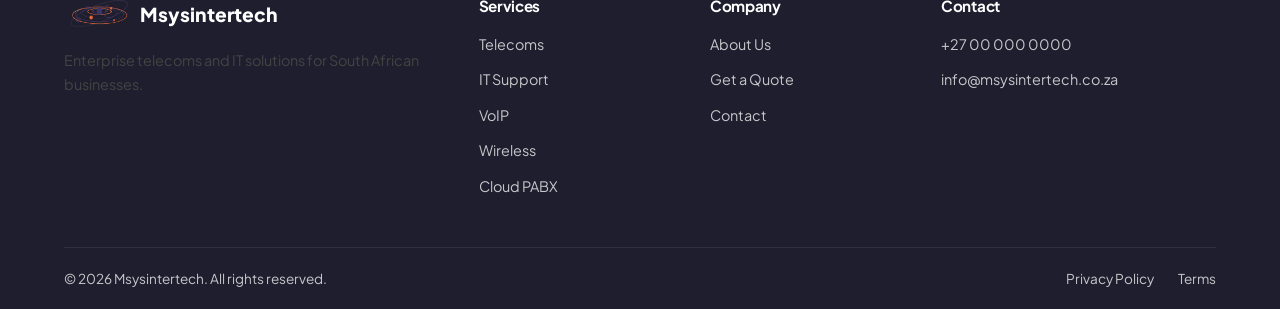
==== commit 16700584: "Update about.html" ====
--- a/about.html
+++ b/about.html
@@ -167,62 +167,6 @@
   </div>
 </section>
 
-<!-- TEAM -->
-<section class="section">
-  <div class="container">
-    <div class="section-header fade-up">
-      <div class="eyebrow">Our Team</div>
-      <h2>The Experts Behind Your Technology</h2>
-      <p>Certified engineers, experienced consultants, and a support team that genuinely cares about your business outcomes.</p>
-    </div>
-    <div class="grid-4 fade-up">
-      <div class="team-card">
-        <div class="team-card__avatar">
-          CEO
-          <span class="placeholder-note">Replace with photo</span>
-        </div>
-        <div class="team-card__body">
-          <div class="team-card__name">Your Name Here</div>
-          <div class="team-card__role">Chief Executive Officer</div>
-          <p>Leading Msysintertech's vision and ensuring every client receives the best possible technology experience.</p>
-        </div>
-      </div>
-      <div class="team-card">
-        <div class="team-card__avatar" style="background:linear-gradient(135deg, #ff8d17, #ffb05a);">
-          CTO
-          <span class="placeholder-note">Replace with photo</span>
-        </div>
-        <div class="team-card__body">
-          <div class="team-card__name">Your Name Here</div>
-          <div class="team-card__role">Chief Technology Officer</div>
-          <p>Certified across Cisco, Microsoft, and cloud platforms — designing the architectures our clients rely on daily.</p>
-        </div>
-      </div>
-      <div class="team-card">
-        <div class="team-card__avatar" style="background:linear-gradient(135deg, #2b2240, #40345f);">
-          HoS
-          <span class="placeholder-note">Replace with photo</span>
-        </div>
-        <div class="team-card__body">
-          <div class="team-card__name">Your Name Here</div>
-          <div class="team-card__role">Head of Support</div>
-          <p>Overseeing our helpdesk and field engineering teams to deliver the 4-hour response SLA our clients count on.</p>
-        </div>
-      </div>
-      <div class="team-card">
-        <div class="team-card__avatar" style="background:linear-gradient(135deg, #574a7a, #7c5cbf);">
-          BD
-          <span class="placeholder-note">Replace with photo</span>
-        </div>
-        <div class="team-card__body">
-          <div class="team-card__name">Your Name Here</div>
-          <div class="team-card__role">Business Development</div>
-          <p>Helping new and existing clients identify the right solutions — always with an honest and consultative approach.</p>
-        </div>
-      </div>
-    </div>
-  </div>
-</section>
 
 <!-- CERTIFICATIONS -->
 <section class="section section--gray">
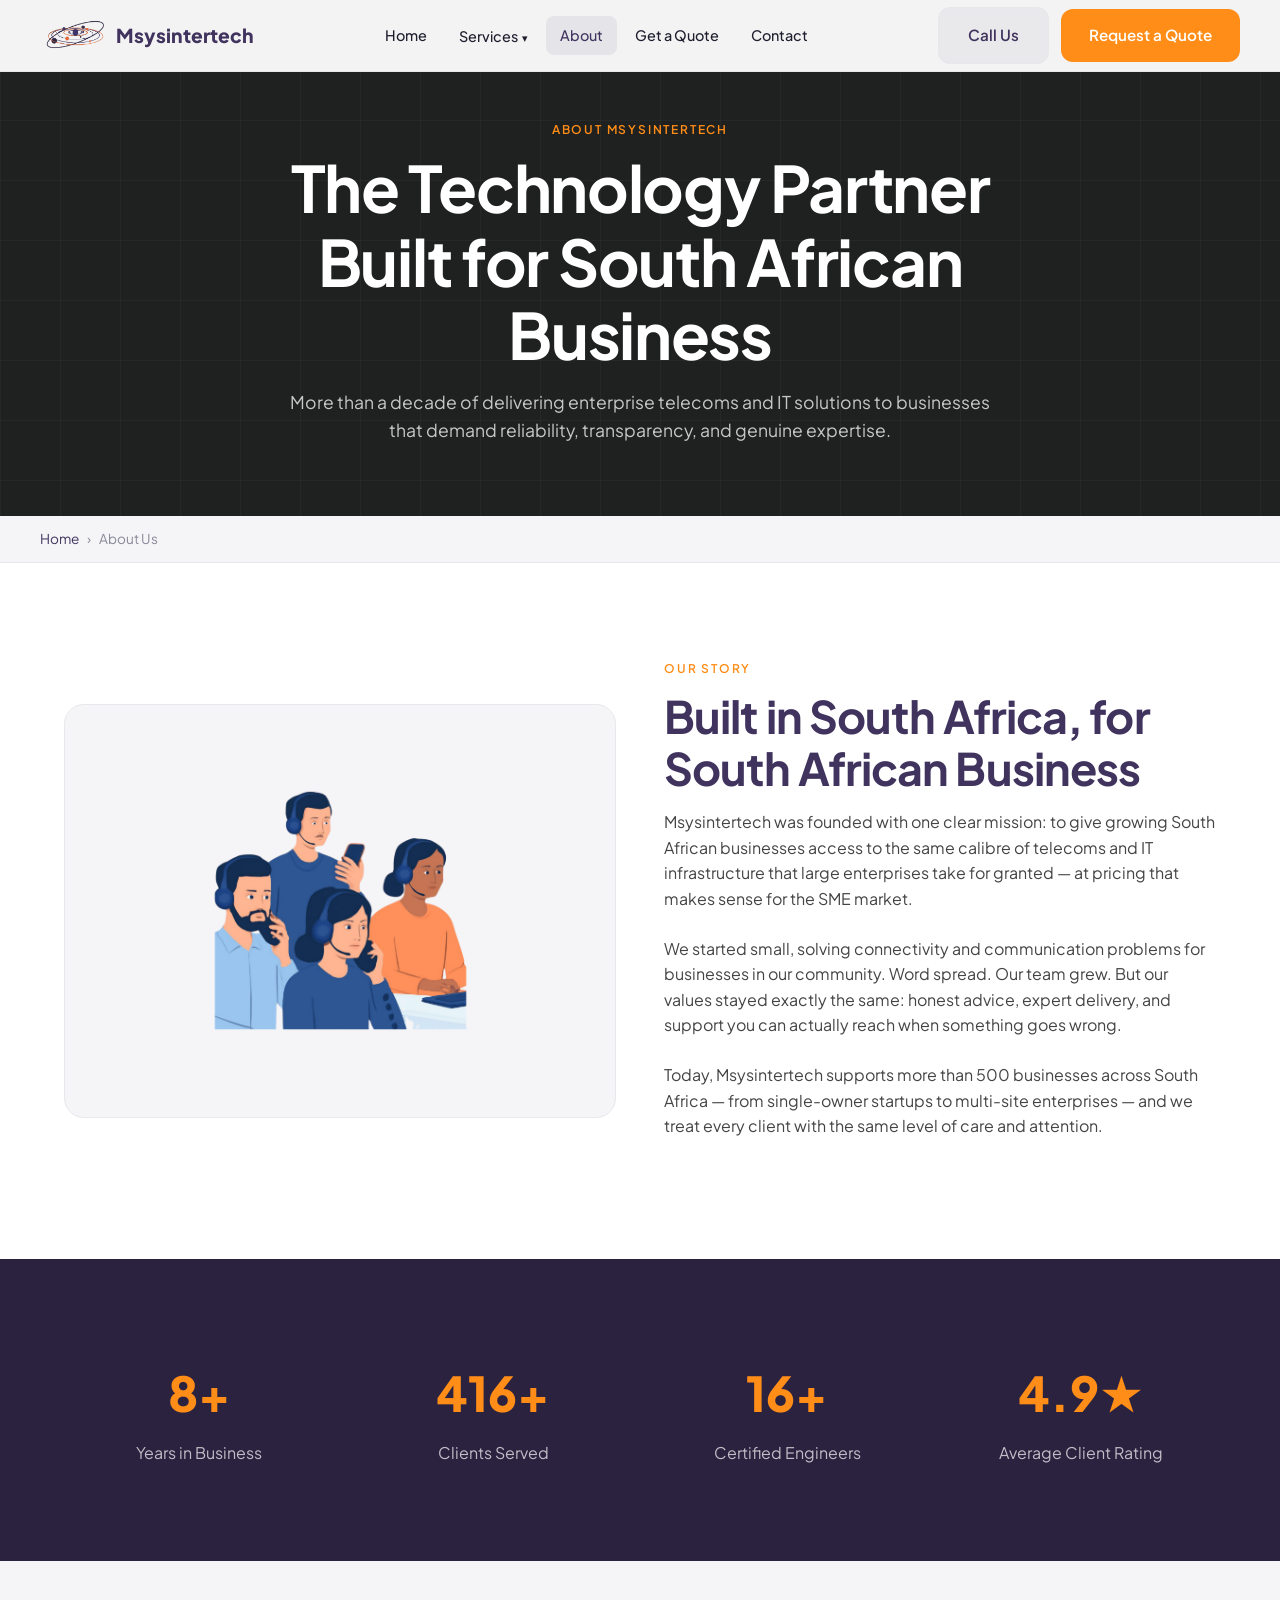
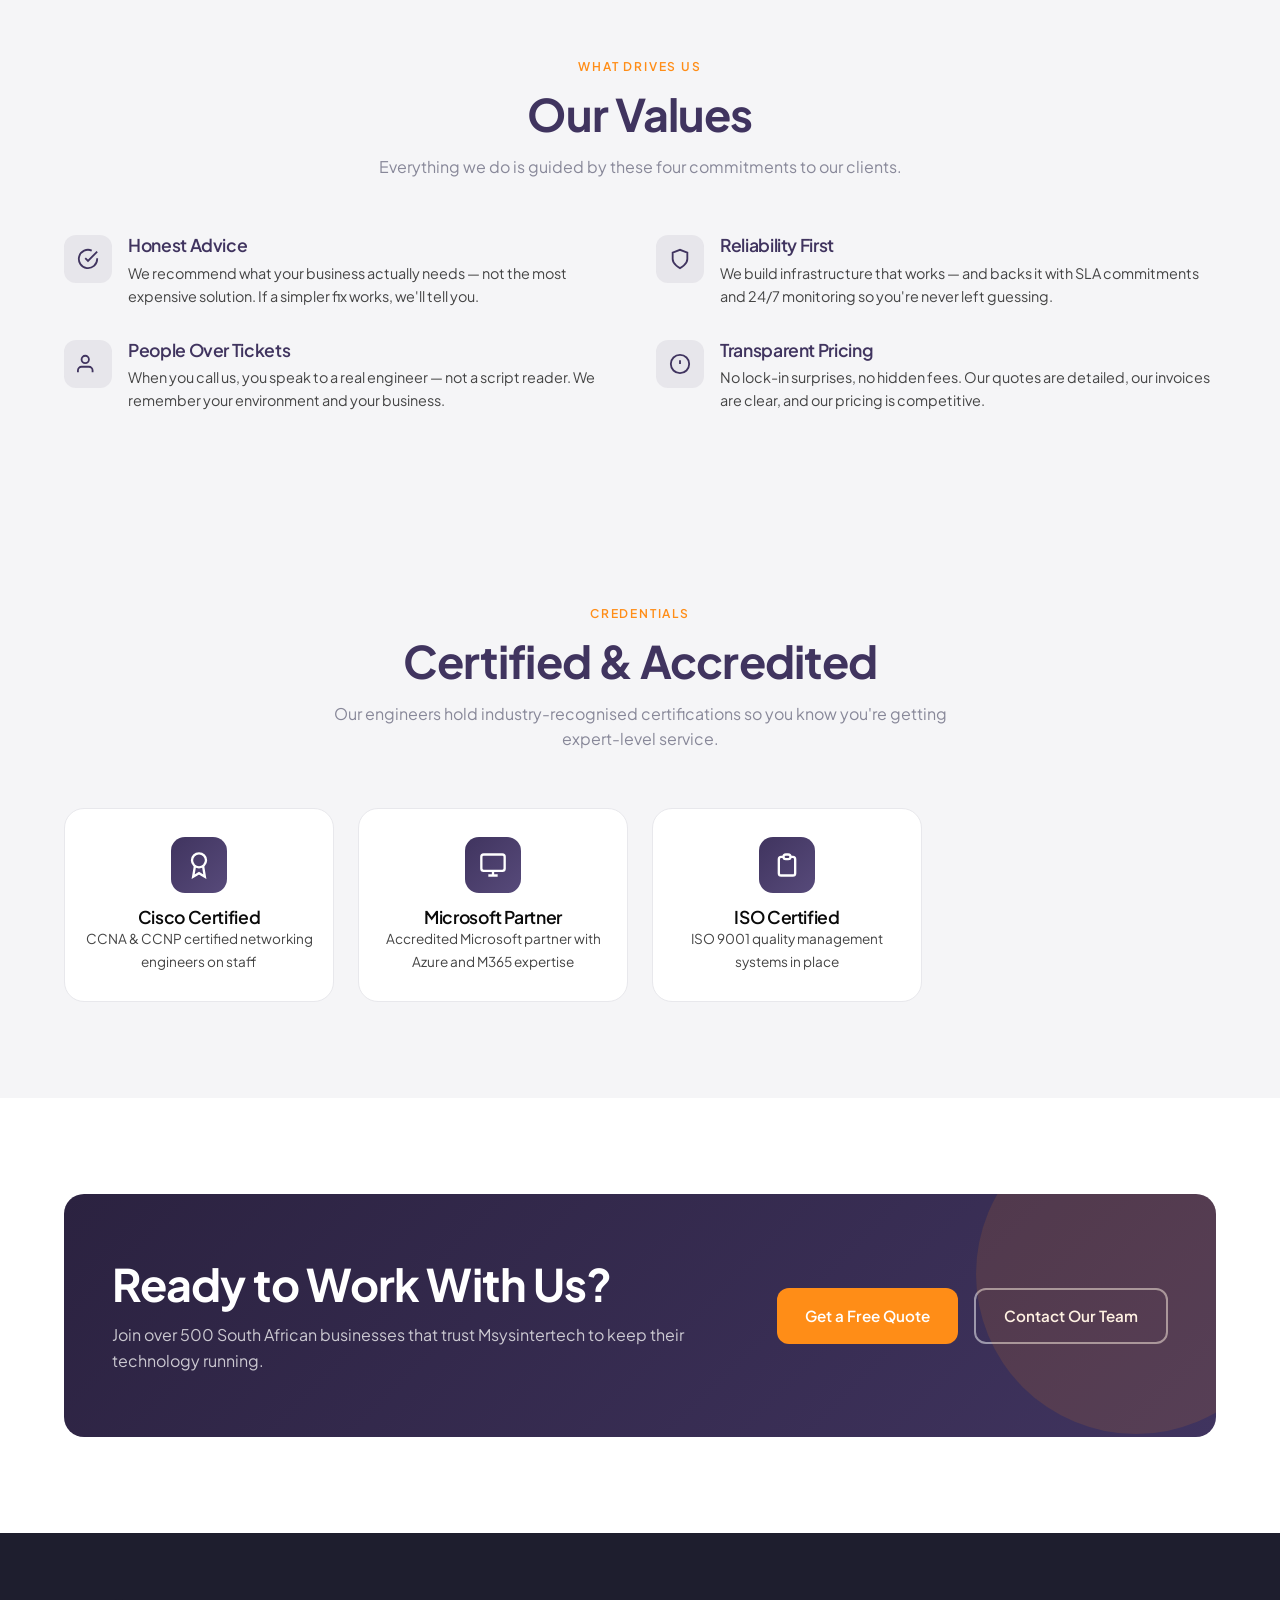
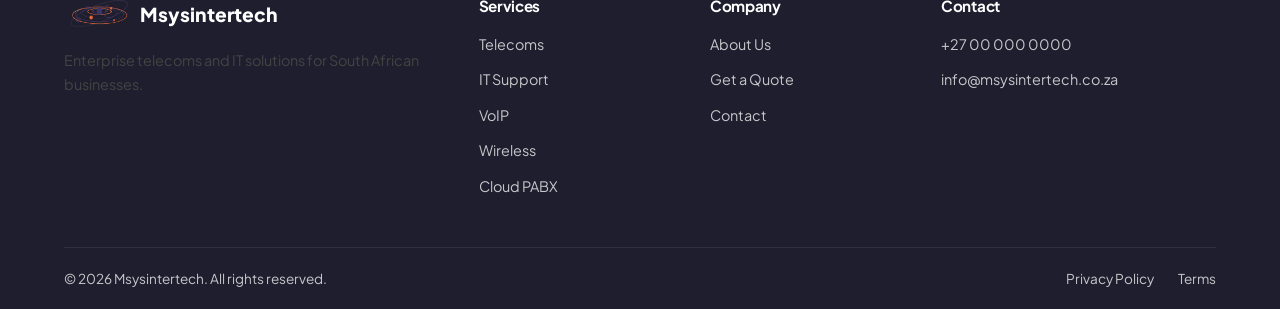
==== commit e5cd6059: "Update about.html" ====
--- a/about.html
+++ b/about.html
@@ -193,13 +193,6 @@
       </div>
       <div class="service-card" style="text-align:center;padding:28px 20px;">
         <div class="service-card__icon" style="margin:0 auto 14px;">
-          <svg viewBox="0 0 24 24" fill="none" stroke="currentColor" stroke-width="2"><path d="M12 22s8-4 8-10V5l-8-3-8 3v7c0 6 8 10 8 10z"/></svg>
-        </div>
-        <h4>ICASA Compliant</h4>
-        <p style="font-size:0.85rem;">Fully licensed and compliant with SA telecoms regulations</p>
-      </div>
-      <div class="service-card" style="text-align:center;padding:28px 20px;">
-        <div class="service-card__icon" style="margin:0 auto 14px;">
           <svg viewBox="0 0 24 24" fill="none" stroke="currentColor" stroke-width="2"><path d="M9 5H7a2 2 0 00-2 2v12a2 2 0 002 2h10a2 2 0 002-2V7a2 2 0 00-2-2h-2M9 5a2 2 0 002 2h2a2 2 0 002-2M9 5a2 2 0 012-2h2a2 2 0 012 2"/></svg>
         </div>
         <h4>ISO Certified</h4>
--- a/css/style.css
+++ b/css/style.css
@@ -181,7 +181,7 @@
 }
 .dropdown {
   position: absolute;
-  top: calc(100% + 8px);
+  top: 100%;
   left: 0;
   background: var(--white);
   border-radius: var(--radius);
@@ -189,15 +189,21 @@
   border: 1px solid var(--gray-200);
   min-width: 200px;
   padding: 8px;
+  padding-top: 16px;
+  margin-top: -8px;
   opacity: 0;
   pointer-events: none;
-  transform: translateY(-8px);
-  transition: var(--transition);
+  transform: translateY(-4px);
+  transition: opacity 0.2s, transform 0.2s;
 }
 .has-dropdown:hover .dropdown {
   opacity: 1;
   pointer-events: all;
   transform: translateY(0);
+  transition-delay: 0s;
+}
+.has-dropdown .dropdown {
+  transition-delay: 0.15s;
 }
 .dropdown a {
   display: block;
@@ -222,6 +228,50 @@
   background: var(--violet);
   border-radius: 2px;
   transition: var(--transition);
+}
+
+/* ── HERO ICON CARDS ── */
+.hero__icon-cards {
+  display: flex;
+  gap: 20px;
+  align-items: center;
+  justify-content: center;
+  flex-wrap: wrap;
+}
+.hero__icon-card {
+  display: flex;
+  flex-direction: column;
+  align-items: center;
+  gap: 14px;
+}
+.hero__icon-card-inner {
+  width: 120px;
+  height: 120px;
+  background: var(--hero-dark);
+  border: 2px solid rgba(255,255,255,0.6);
+  border-radius: var(--radius-lg);
+  display: flex;
+  align-items: center;
+  justify-content: center;
+  color: var(--white);
+  transition: var(--transition);
+}
+.hero__icon-card-inner:hover {
+  border-color: var(--amber);
+  box-shadow: 0 0 24px rgba(255,141,23,0.2);
+  transform: translateY(-4px);
+}
+.hero__icon-card-inner svg {
+  width: 52px;
+  height: 52px;
+  stroke: var(--white);
+}
+.hero__icon-card span {
+  color: rgba(255,255,255,0.8);
+  font-size: 0.85rem;
+  font-weight: 600;
+  letter-spacing: 0.05em;
+  text-transform: uppercase;
 }
 
 /* ── HERO ── */
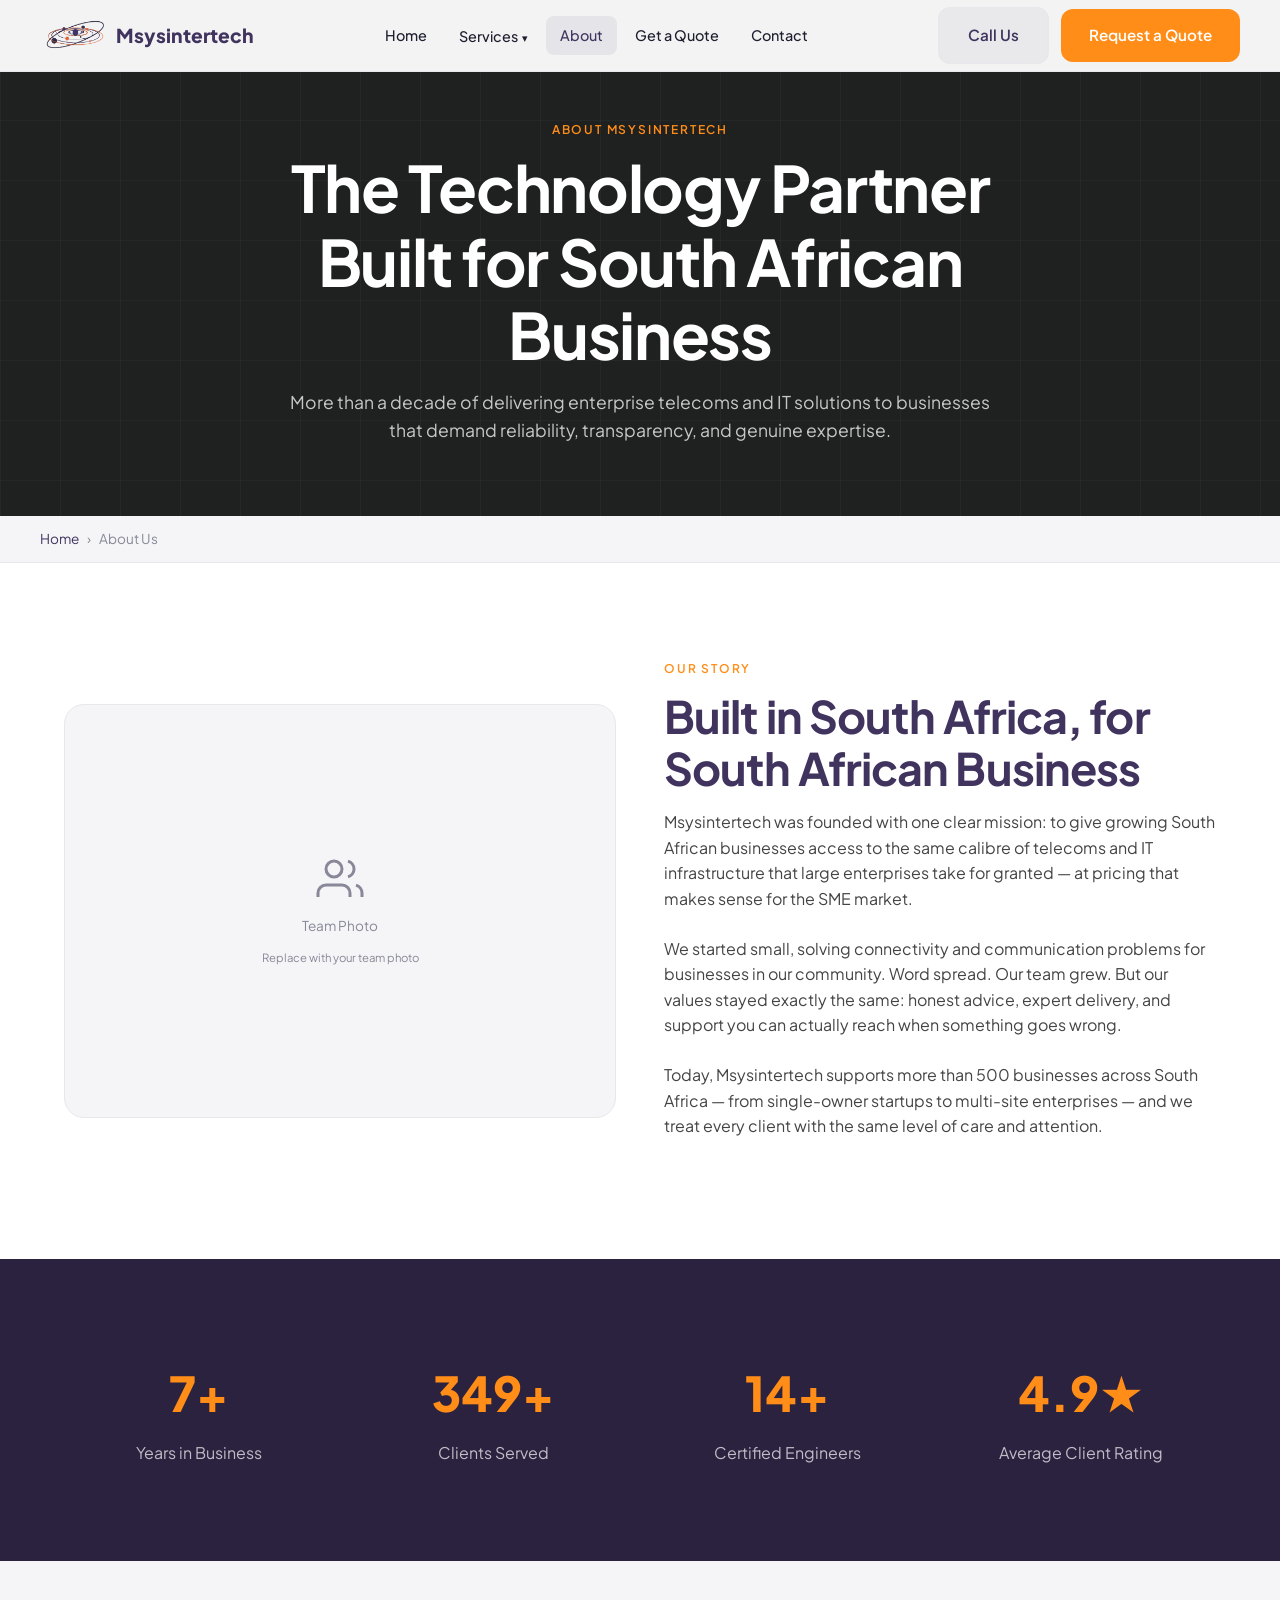
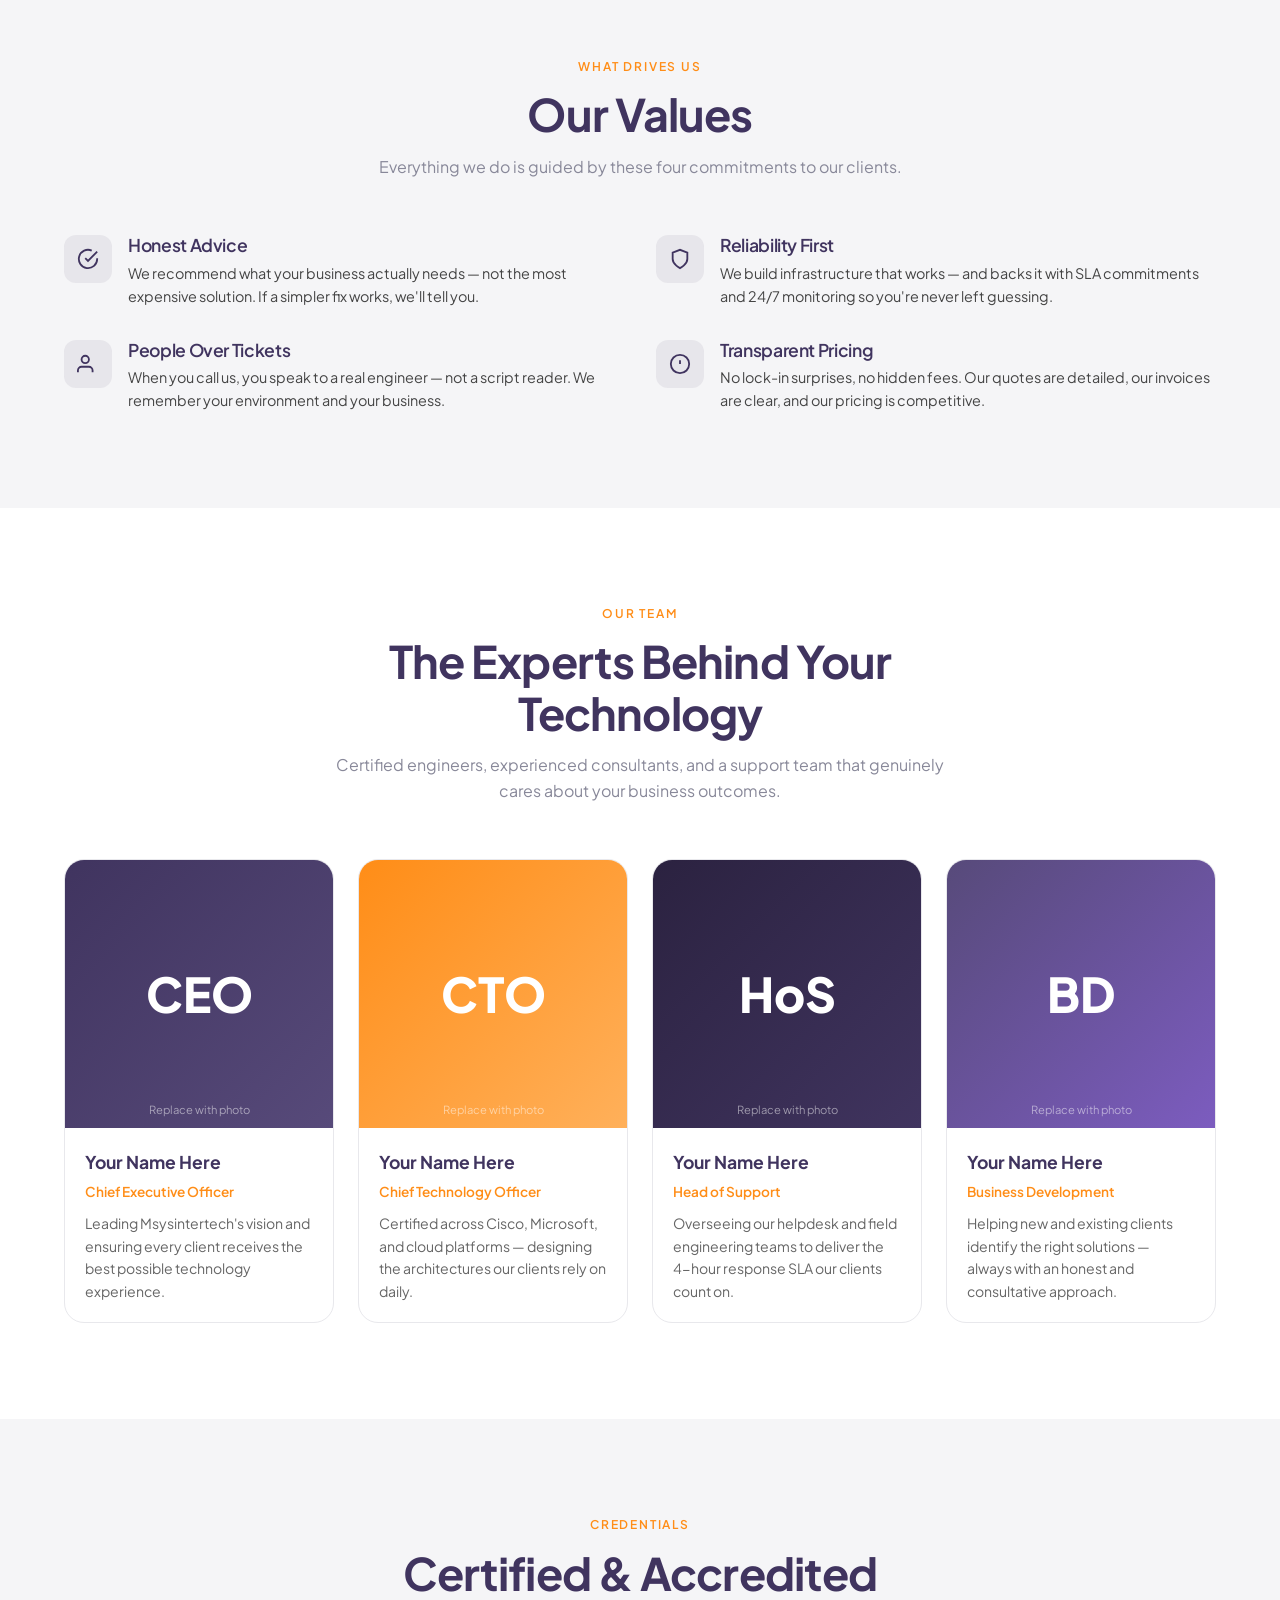
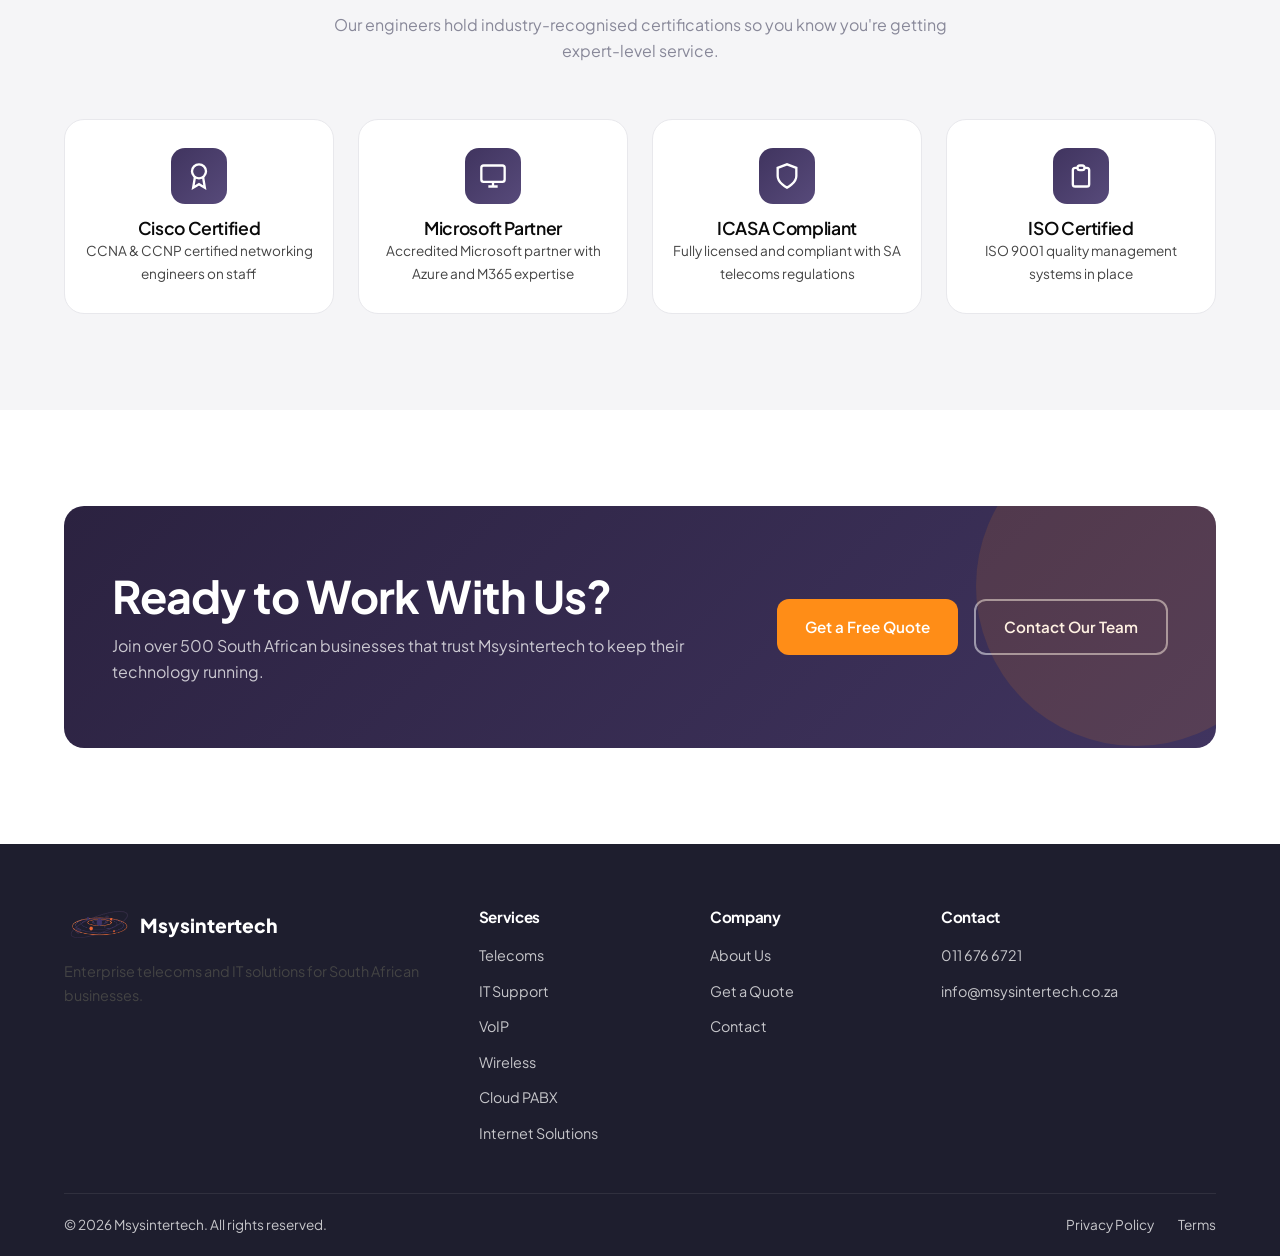
==== commit b870b5e4: "Add files via upload" ====
--- a/about.html
+++ b/about.html
@@ -89,7 +89,10 @@
   <div class="container">
     <div class="grid-2 fade-up">
       <div class="feature-visual">
-       <img src="images/team.png" alt="Our Team" style="width:70%;height:auto;object-fit:contain;" />
+        <div class="feature-visual__placeholder">
+          <svg viewBox="0 0 24 24" fill="none" stroke="currentColor" stroke-width="1.5"><path d="M17 21v-2a4 4 0 00-4-4H5a4 4 0 00-4 4v2"/><circle cx="9" cy="7" r="4"/><path d="M23 21v-2a4 4 0 00-3-3.87"/><path d="M16 3.13a4 4 0 010 7.75"/></svg>
+          Team Photo<br/><small>Replace with your team photo</small>
+        </div>
       </div>
       <div class="feature-content">
         <div class="eyebrow">Our Story</div>
@@ -167,6 +170,62 @@
   </div>
 </section>
 
+<!-- TEAM -->
+<section class="section">
+  <div class="container">
+    <div class="section-header fade-up">
+      <div class="eyebrow">Our Team</div>
+      <h2>The Experts Behind Your Technology</h2>
+      <p>Certified engineers, experienced consultants, and a support team that genuinely cares about your business outcomes.</p>
+    </div>
+    <div class="grid-4 fade-up">
+      <div class="team-card">
+        <div class="team-card__avatar">
+          CEO
+          <span class="placeholder-note">Replace with photo</span>
+        </div>
+        <div class="team-card__body">
+          <div class="team-card__name">Your Name Here</div>
+          <div class="team-card__role">Chief Executive Officer</div>
+          <p>Leading Msysintertech's vision and ensuring every client receives the best possible technology experience.</p>
+        </div>
+      </div>
+      <div class="team-card">
+        <div class="team-card__avatar" style="background:linear-gradient(135deg, #ff8d17, #ffb05a);">
+          CTO
+          <span class="placeholder-note">Replace with photo</span>
+        </div>
+        <div class="team-card__body">
+          <div class="team-card__name">Your Name Here</div>
+          <div class="team-card__role">Chief Technology Officer</div>
+          <p>Certified across Cisco, Microsoft, and cloud platforms — designing the architectures our clients rely on daily.</p>
+        </div>
+      </div>
+      <div class="team-card">
+        <div class="team-card__avatar" style="background:linear-gradient(135deg, #2b2240, #40345f);">
+          HoS
+          <span class="placeholder-note">Replace with photo</span>
+        </div>
+        <div class="team-card__body">
+          <div class="team-card__name">Your Name Here</div>
+          <div class="team-card__role">Head of Support</div>
+          <p>Overseeing our helpdesk and field engineering teams to deliver the 4-hour response SLA our clients count on.</p>
+        </div>
+      </div>
+      <div class="team-card">
+        <div class="team-card__avatar" style="background:linear-gradient(135deg, #574a7a, #7c5cbf);">
+          BD
+          <span class="placeholder-note">Replace with photo</span>
+        </div>
+        <div class="team-card__body">
+          <div class="team-card__name">Your Name Here</div>
+          <div class="team-card__role">Business Development</div>
+          <p>Helping new and existing clients identify the right solutions — always with an honest and consultative approach.</p>
+        </div>
+      </div>
+    </div>
+  </div>
+</section>
 
 <!-- CERTIFICATIONS -->
 <section class="section section--gray">
@@ -193,6 +252,13 @@
       </div>
       <div class="service-card" style="text-align:center;padding:28px 20px;">
         <div class="service-card__icon" style="margin:0 auto 14px;">
+          <svg viewBox="0 0 24 24" fill="none" stroke="currentColor" stroke-width="2"><path d="M12 22s8-4 8-10V5l-8-3-8 3v7c0 6 8 10 8 10z"/></svg>
+        </div>
+        <h4>ICASA Compliant</h4>
+        <p style="font-size:0.85rem;">Fully licensed and compliant with SA telecoms regulations</p>
+      </div>
+      <div class="service-card" style="text-align:center;padding:28px 20px;">
+        <div class="service-card__icon" style="margin:0 auto 14px;">
           <svg viewBox="0 0 24 24" fill="none" stroke="currentColor" stroke-width="2"><path d="M9 5H7a2 2 0 00-2 2v12a2 2 0 002 2h10a2 2 0 002-2V7a2 2 0 00-2-2h-2M9 5a2 2 0 002 2h2a2 2 0 002-2M9 5a2 2 0 012-2h2a2 2 0 012 2"/></svg>
         </div>
         <h4>ISO Certified</h4>
@@ -222,9 +288,9 @@
   <div class="container">
     <div class="footer__grid">
       <div class="footer__brand"><div class="navbar__logo" style="color:var(--white);"><img src="images/logo-icon.png" alt="Msysintertech Inter Technologies logo" class="navbar__logo-img" />Msysintertech</div><p>Enterprise telecoms and IT solutions for South African businesses.</p></div>
-      <div class="footer__col"><h5>Services</h5><ul><li><a href="telecoms.html">Telecoms</a></li><li><a href="it-support.html">IT Support</a></li><li><a href="voip.html">VoIP</a></li><li><a href="wireless.html">Wireless</a></li><li><a href="cloud-pabx.html">Cloud PABX</a></li></ul></div>
+      <div class="footer__col"><h5>Services</h5><ul><li><a href="telecoms.html">Telecoms</a></li><li><a href="it-support.html">IT Support</a></li><li><a href="voip.html">VoIP</a></li><li><a href="wireless.html">Wireless</a></li><li><a href="cloud-pabx.html">Cloud PABX</a></li><li><a href="internet-solutions.html">Internet Solutions</a></li></ul></div>
       <div class="footer__col"><h5>Company</h5><ul><li><a href="about.html">About Us</a></li><li><a href="quote.html">Get a Quote</a></li><li><a href="contact.html">Contact</a></li></ul></div>
-      <div class="footer__col"><h5>Contact</h5><ul><li><a href="tel:+27000000000">+27 00 000 0000</a></li><li><a href="mailto:info@msysintertech.co.za">info@msysintertech.co.za</a></li></ul></div>
+      <div class="footer__col"><h5>Contact</h5><ul><li><a href="tel:+27116766721">011 676 6721</a></li><li><a href="mailto:info@msysintertech.co.za">info@msysintertech.co.za</a></li></ul></div>
     </div>
     <div class="footer__bottom">
       <span>© <span id="currentYear"></span> Msysintertech. All rights reserved.</span>
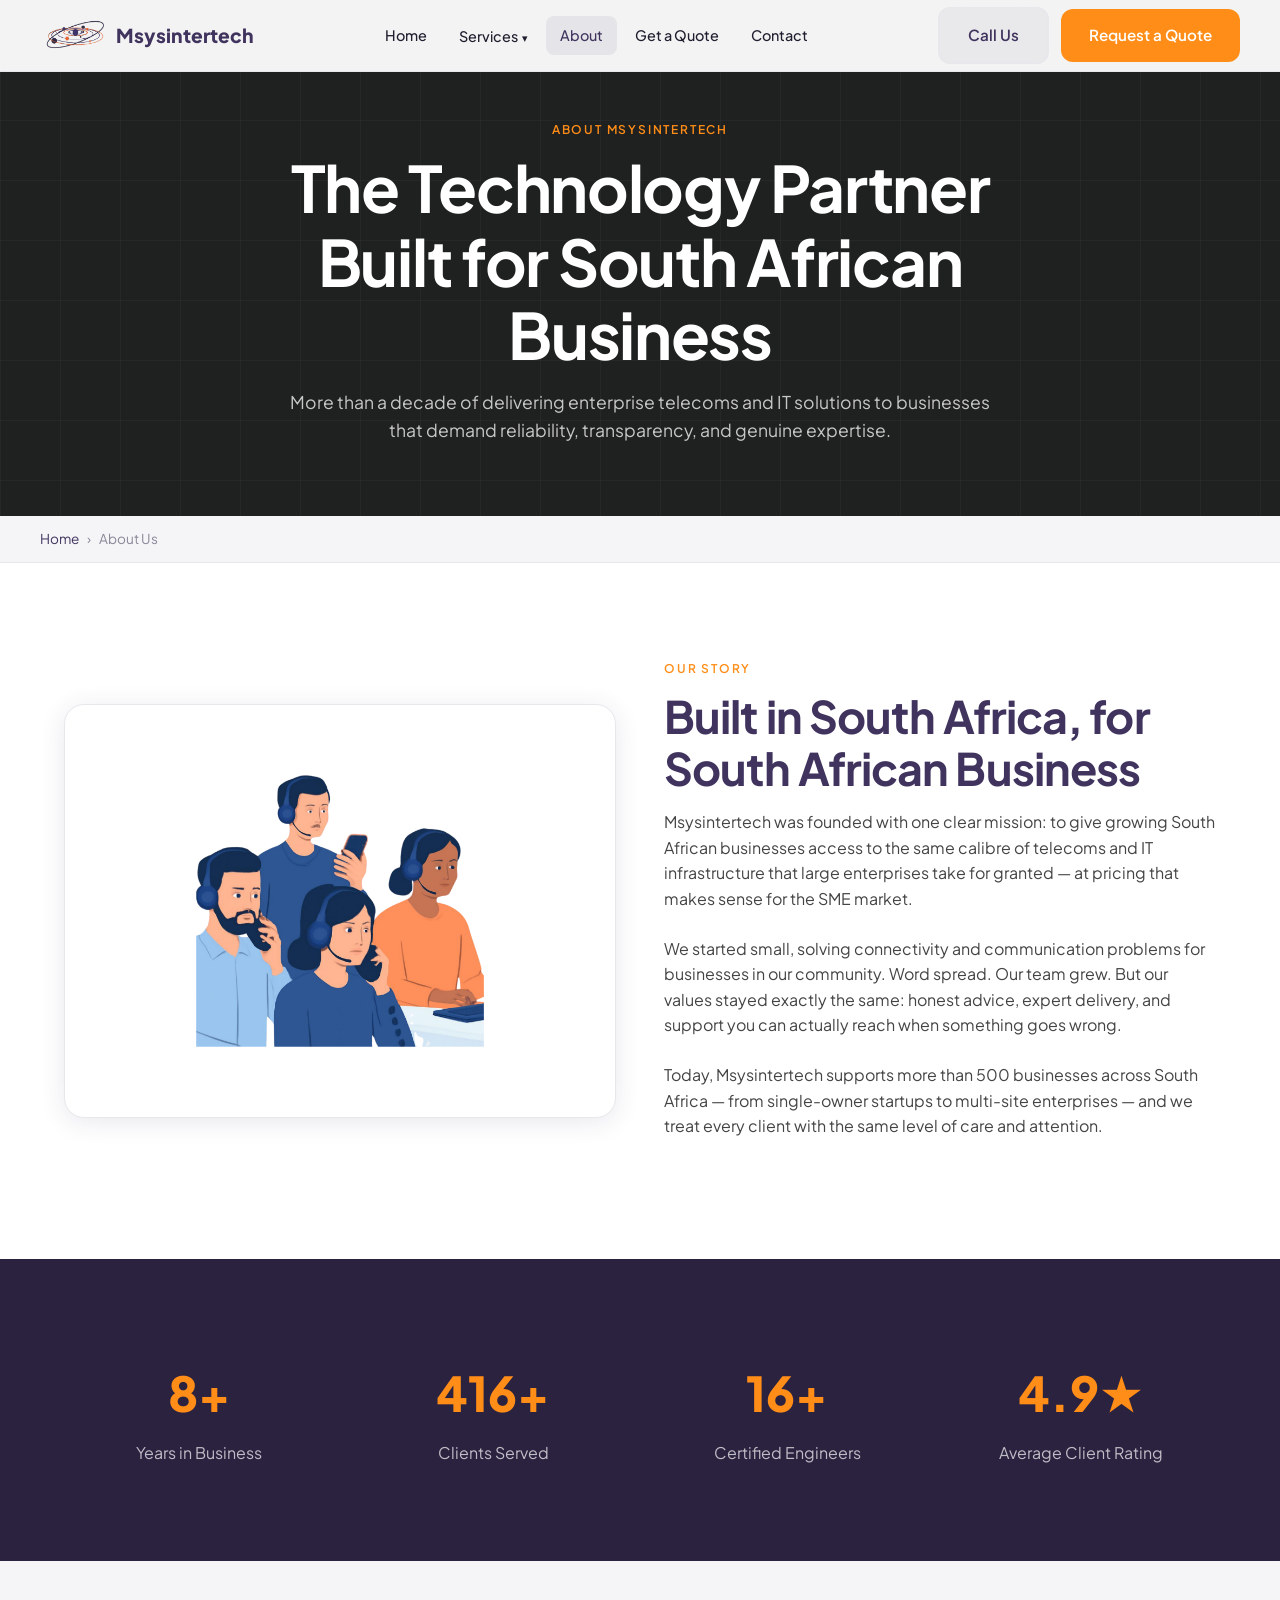
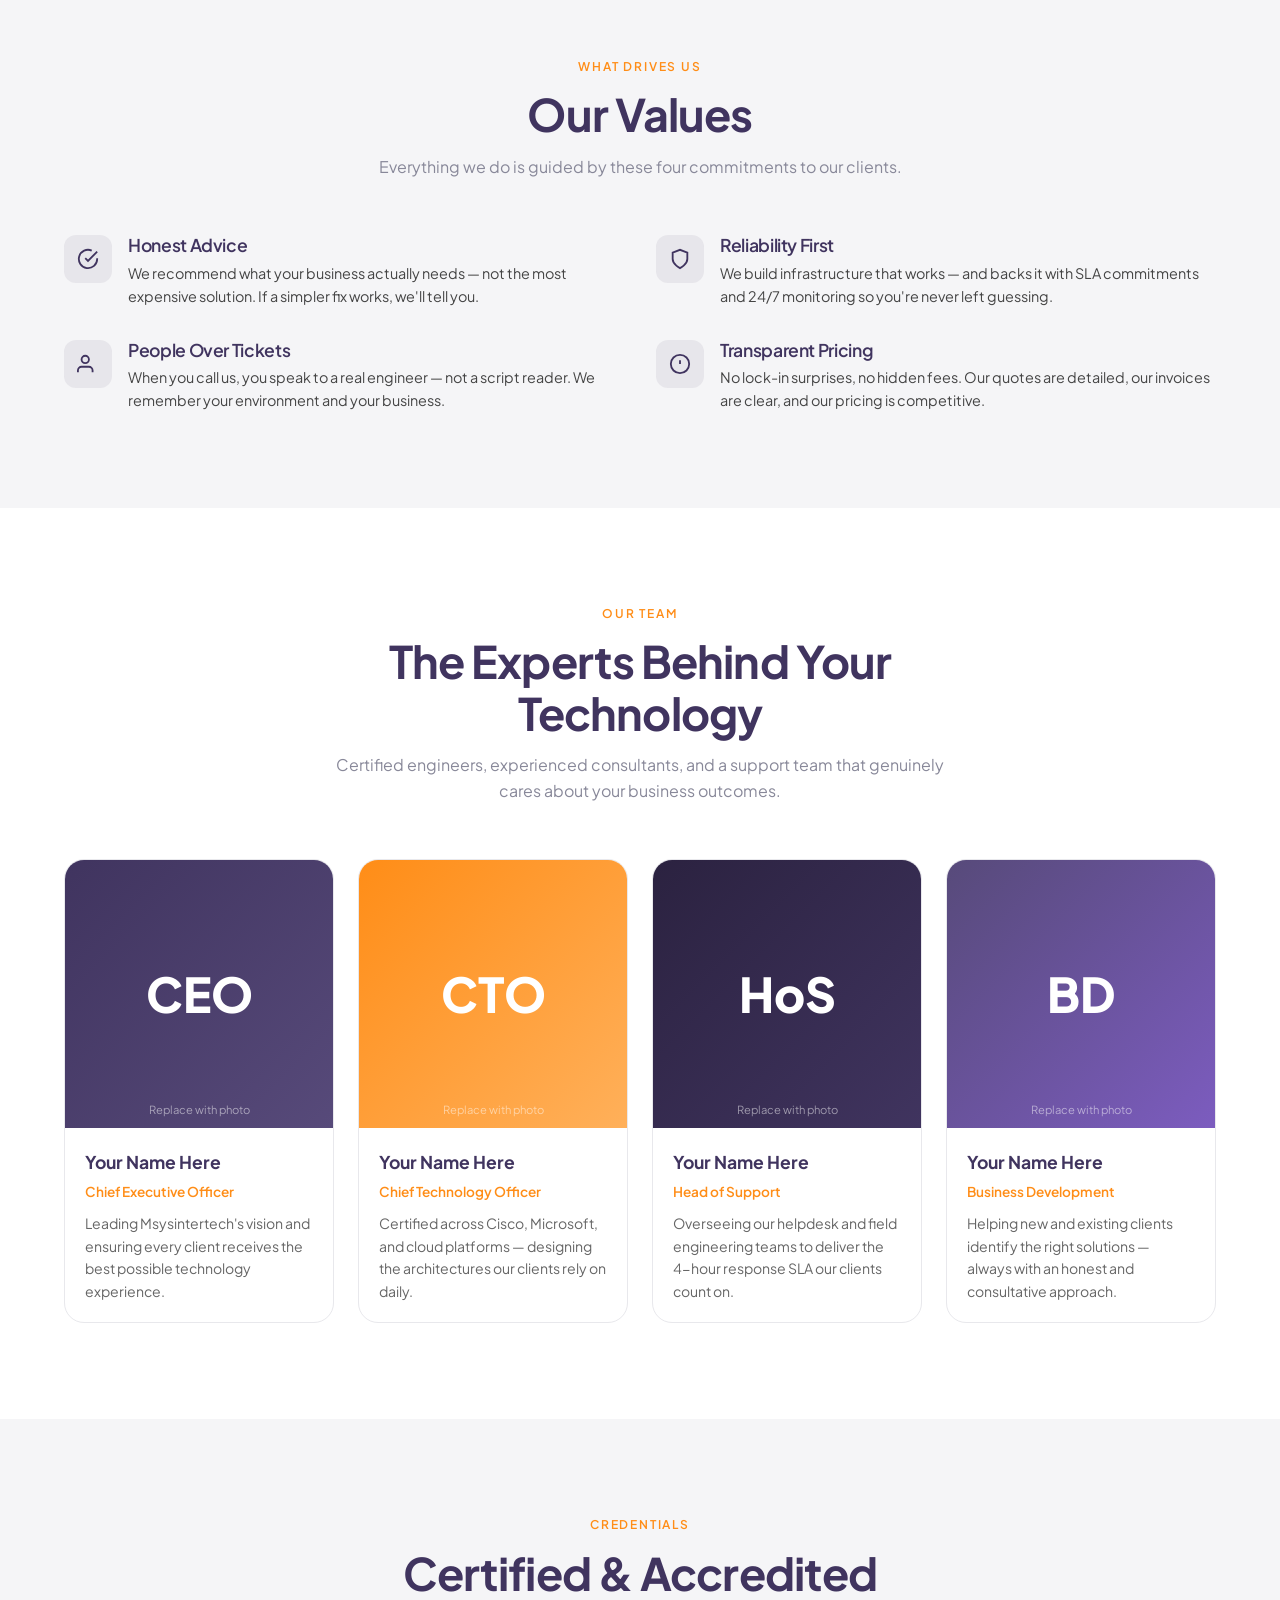
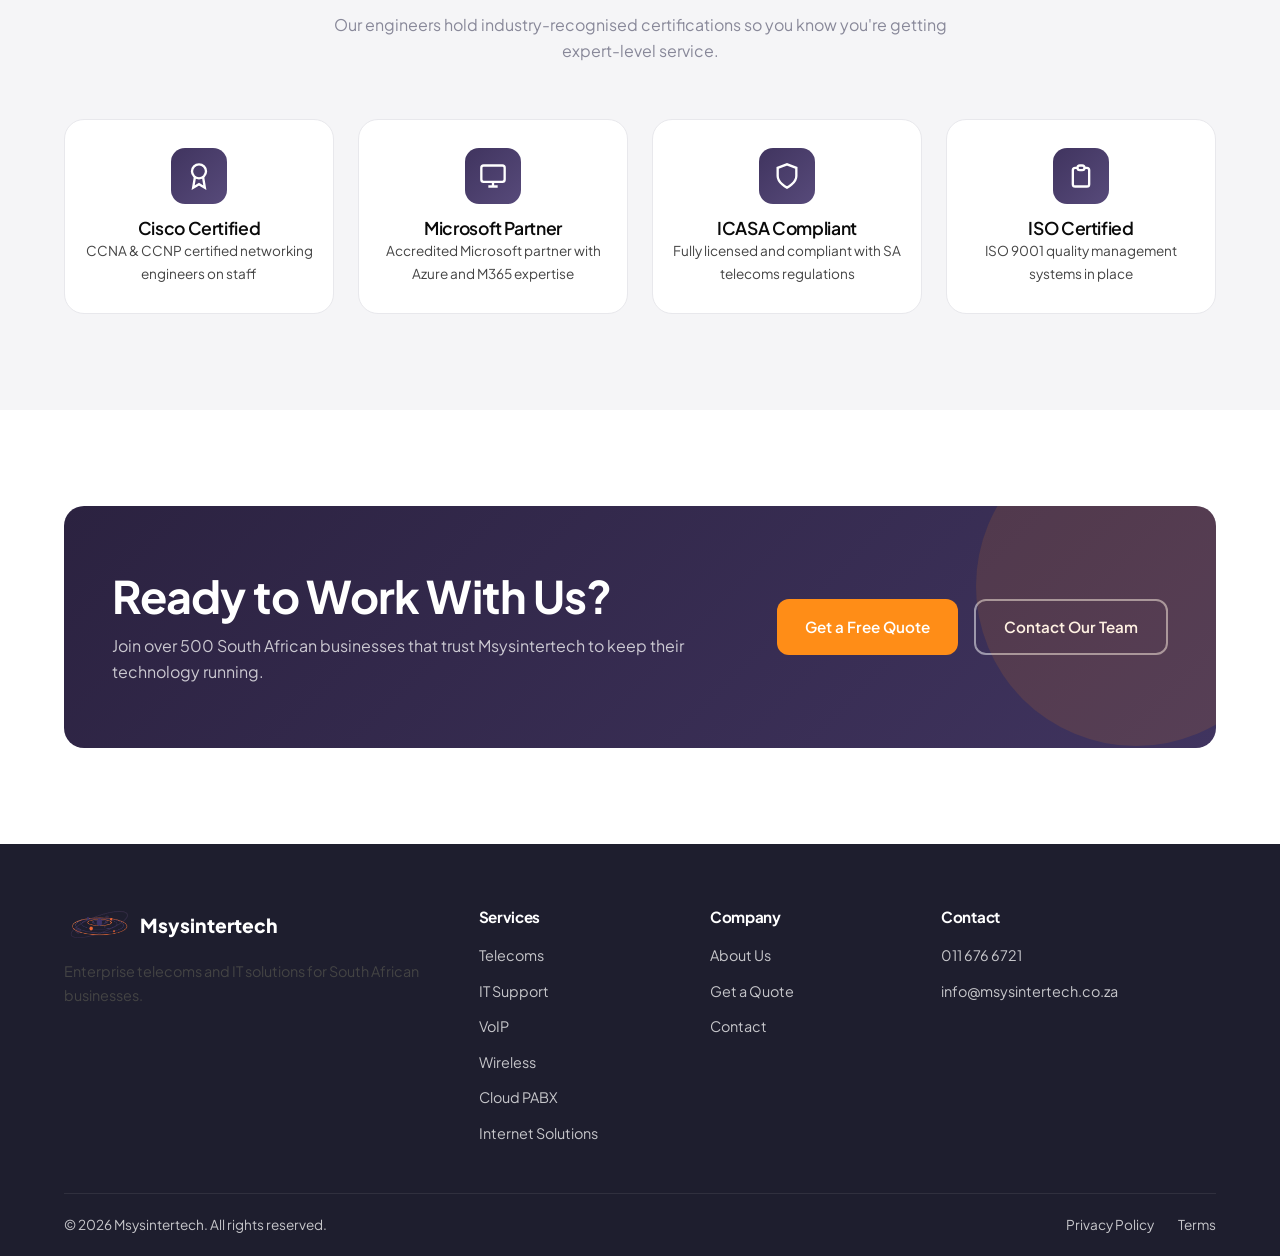
==== commit 91156627: "Add files via upload" ====
--- a/about.html
+++ b/about.html
@@ -89,10 +89,7 @@
   <div class="container">
     <div class="grid-2 fade-up">
       <div class="feature-visual">
-        <div class="feature-visual__placeholder">
-          <svg viewBox="0 0 24 24" fill="none" stroke="currentColor" stroke-width="1.5"><path d="M17 21v-2a4 4 0 00-4-4H5a4 4 0 00-4 4v2"/><circle cx="9" cy="7" r="4"/><path d="M23 21v-2a4 4 0 00-3-3.87"/><path d="M16 3.13a4 4 0 010 7.75"/></svg>
-          Team Photo<br/><small>Replace with your team photo</small>
-        </div>
+        <img src="images/team.png" alt="Our Team" />
       </div>
       <div class="feature-content">
         <div class="eyebrow">Our Story</div>
--- a/css/style.css
+++ b/css/style.css
@@ -504,12 +504,13 @@
 .feature-block--reverse .feature-visual { order: -1; }
 .feature-visual {
   aspect-ratio: 4/3;
-  background: var(--gray-100);
+  background: var(--white);
   border-radius: var(--radius-lg);
   display: flex;
   align-items: center;
   justify-content: center;
   border: 1px solid var(--gray-200);
+  box-shadow: var(--shadow);
   overflow: hidden;
   position: relative;
 }
@@ -522,6 +523,7 @@
   font-size: 0.85rem;
 }
 .feature-visual__placeholder svg { width: 48px; height: 48px; }
+.feature-visual img { width: 80%; height: auto; object-fit: contain; }
 .feature-content { }
 .feature-content h2 { color: var(--violet); margin-bottom: 16px; }
 .feature-content p { margin-bottom: 24px; }
